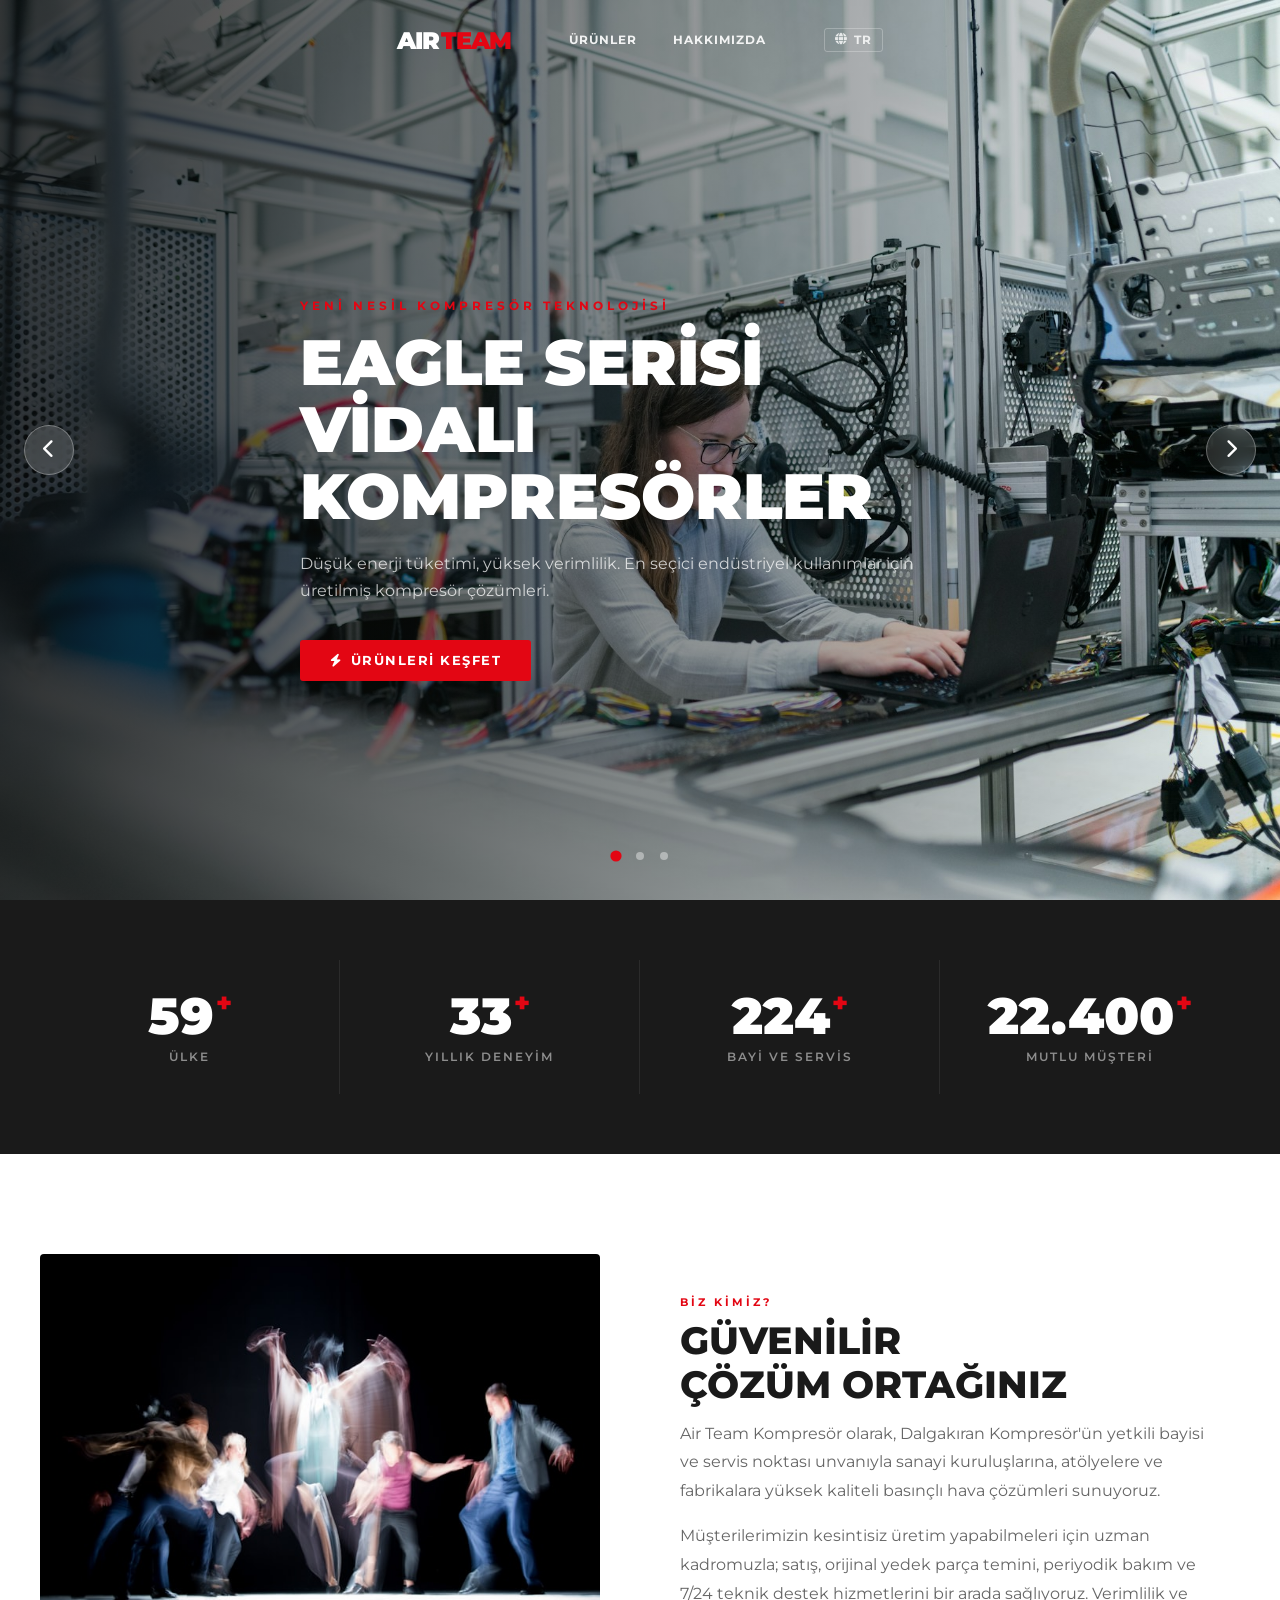
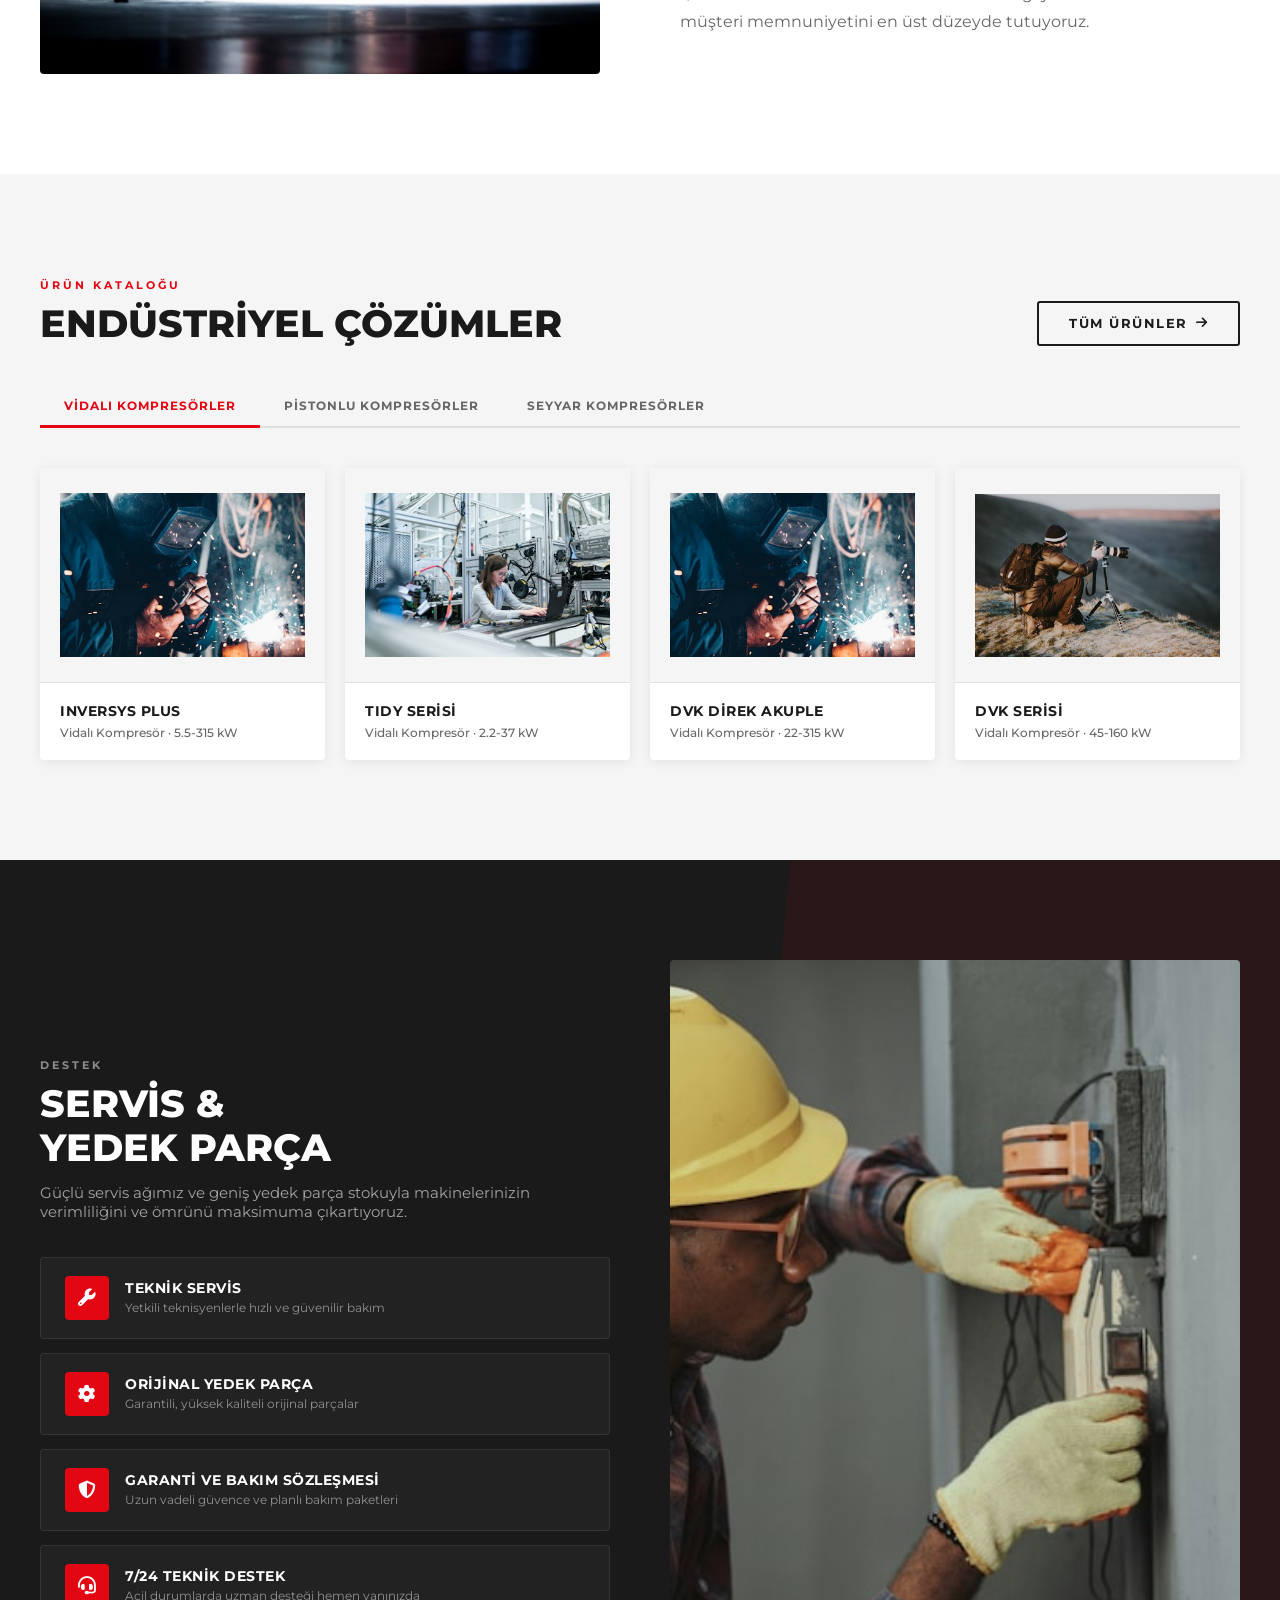
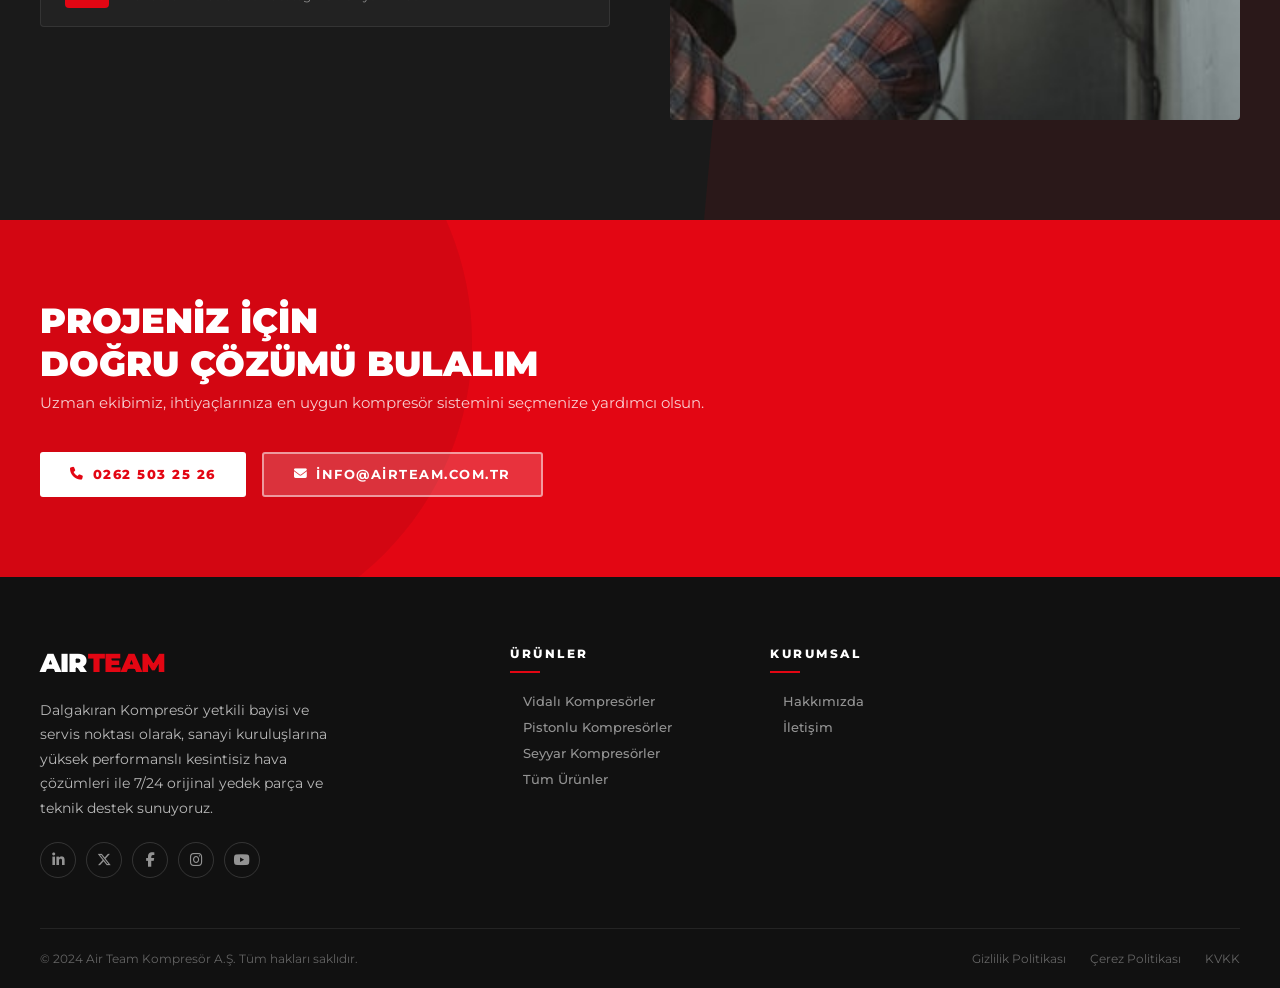
==== index.html @ 76e5d1e4 "Initial commit for Air Team website" ====
<!DOCTYPE html>
<html lang="tr">

<head>
  <meta charset="UTF-8">
  <meta name="viewport" content="width=device-width, initial-scale=1.0">
  <meta name="description"
    content="Air Team Kompresör - Gebze ve Kocaeli bölgesinde uzman kompresör bayisi ve servis hizmetleri.">
  <title>Air Team Kompresör</title>
  <link rel="stylesheet" href="style.css">
  <!-- Font Awesome Icons -->
  <link rel="stylesheet" href="https://cdnjs.cloudflare.com/ajax/libs/font-awesome/6.5.0/css/all.min.css">
</head>

<body>

  <!-- ==============================
       MOBILE NAV
       ============================== -->
  <div class="mobile-nav-overlay" id="mobileOverlay"></div>
  <nav class="mobile-nav" id="mobileNav">
    <button class="mobile-nav-close" id="mobileNavClose" aria-label="Menüyü kapat">
      <i class="fa-solid fa-xmark"></i>
    </button>
    <ul>
      <li><a href="urunler.html" style="text-transform: uppercase;">Ürünler</a></li>
      <li><a href="hakkimizda.html" style="text-transform: uppercase;">Hakkımızda</a></li>
    </ul>
  </nav>

  <!-- ==============================
       HEADER
       ============================== -->
  <header class="site-header" id="siteHeader">
    <div class="container">
      <div class="header-inner">
        <!-- Logo -->
        <a href="#" class="logo" aria-label="Air Team Ana Sayfa">
          <div class="logo-text">AIR<span>TEAM</span></div>
        </a>

        <!-- Navigation -->
        <nav class="main-nav" aria-label="Ana navigasyon">
          <ul>
            <li>
              <a href="urunler.html" style="text-transform: uppercase;">Ürünler</a>
              <ul class="dropdown">
                <li><a href="urunler.html?filter=vidali">Vidalı Kompresörler</a></li>
                <li><a href="urunler.html?filter=pistonlu">Pistonlu Kompresörler</a></li>
                <li><a href="urunler.html?filter=seyyar">Seyyar Kompresörler</a></li>
              </ul>
            </li>
            <li><a href="hakkimizda.html" style="text-transform: uppercase;">Hakkımızda</a></li>
          </ul>
        </nav>

        <!-- Actions -->
        <div class="header-actions">
          <!-- <a href="#" aria-label="Arama"><i class="fa-solid fa-magnifying-glass"></i></a> -->
          <div class="lang-select" aria-label="Dil seçimi">
            <i class="fa-solid fa-globe"></i>
            <span>TR</span>
          </div>
        </div>

        <!-- Hamburger -->
        <button class="hamburger" id="hamburger" aria-label="Mobil menüyü aç" aria-expanded="false">
          <span></span>
          <span></span>
          <span></span>
        </button>
      </div>
    </div>
  </header>

  <main>
    <!-- ==============================
         HERO SLIDER
         ============================== -->
    <section class="hero" aria-label="Ana slider">
      <div class="hero-slider" id="heroSlider">

        <!-- Slide 1 -->
        <div class="hero-slide active">
          <img class="hero-bg" src="src/hero-1.jpg" alt="EAGLE Serisi Vidalı Kompresör" loading="eager">
          <div class="hero-overlay"></div>
          <div class="hero-content">
            <div class="container">
              <div class="hero-text">
                <p class="hero-tag">Yeni Nesil Kompresör Teknolojisi</p>
                <h1 class="hero-title">EAGLE Serisi<br>Vidalı Kompresörler</h1>
                <p class="hero-desc">Düşük enerji tüketimi, yüksek verimlilik. En seçici endüstriyel kullanımlar için
                  üretilmiş kompresör çözümleri.</p>
                <div class="hero-actions">
                  <a href="urunler.html" class="btn btn-primary">
                    <i class="fa-solid fa-bolt"></i>
                    Ürünleri Keşfet
                  </a>
                </div>
              </div>
            </div>
          </div>
        </div>

        <!-- Slide 2 -->
        <div class="hero-slide">
          <img class="hero-bg" src="src/hero-2.jpg" alt="Endüstriyel Çözümler" loading="lazy">
          <div class="hero-overlay"></div>
          <div class="hero-content">
            <div class="container">
              <div class="hero-text">
                <p class="hero-tag">130+ Ülkede Güvenilir Çözüm Ortağı</p>
                <h1 class="hero-title">Global Ölçekte<br>Endüstriyel Güç</h1>
                <p class="hero-desc">1952'den bu yana dünya genelinde 130'dan fazla ülkede faaliyet göstererek global
                  standartlarda hizmet sunuyoruz.</p>
                <div class="hero-actions">
                  <a href="hakkimizda.html" class="btn btn-primary">
                    <i class="fa-solid fa-earth-europe"></i>
                    Hakkımızda
                  </a>
                  <a href="urunler.html" class="btn btn-outline">
                    <i class="fa-solid fa-file-pdf"></i>
                    Katalog
                  </a>
                </div>
              </div>
            </div>
          </div>
        </div>

        <!-- Slide 3 -->
        <div class="hero-slide">
          <img class="hero-bg" src="src/hero-3.jpg" alt="Servis ve Destek" loading="lazy">
          <div class="hero-overlay"></div>
          <div class="hero-content">
            <div class="container">
              <div class="hero-text">
                <p class="hero-tag">7/24 Teknik Destek</p>
                <h1 class="hero-title">Her Zaman<br>Yanınızdayız</h1>
                <p class="hero-desc">Satış sonrası teknik destek, yedek parça ve servis hizmetleriyle makinenizin
                  verimliliğini maksimumda tutuyoruz.</p>
                <div class="hero-actions">
                  <a href="#services" class="btn btn-primary">
                    <i class="fa-solid fa-headset"></i>
                    Servis Ağı
                  </a>
                  <a href="#iletisim" class="btn btn-outline">
                    <i class="fa-solid fa-phone"></i>
                    Bize Ulaşın
                  </a>
                </div>
              </div>
            </div>
          </div>
        </div>
      </div>

      <!-- Arrows -->
      <div class="slider-arrows">
        <button class="slider-arrow" id="prevSlide" aria-label="Önceki slayt">
          <i class="fa-solid fa-chevron-left"></i>
        </button>
        <button class="slider-arrow" id="nextSlide" aria-label="Sonraki slayt">
          <i class="fa-solid fa-chevron-right"></i>
        </button>
      </div>

      <!-- Dots -->
      <div class="slider-controls" role="group" aria-label="Slider navigasyon noktaları">
        <button class="slider-dot active" data-slide="0" aria-label="Slayt 1"></button>
        <button class="slider-dot" data-slide="1" aria-label="Slayt 2"></button>
        <button class="slider-dot" data-slide="2" aria-label="Slayt 3"></button>
      </div>
    </section>

    <!-- ==============================
         STATS SECTION
         ============================== -->
    <section class="stats-section" aria-label="İstatistikler">
      <div class="container">
        <div class="stats-grid">
          <div class="stat-item reveal">
            <div class="stat-number">
              <span class="count-up" data-target="130">0</span>
              <span class="stat-suffix">+</span>
            </div>
            <p class="stat-label">Ülke</p>
          </div>
          <div class="stat-item reveal">
            <div class="stat-number">
              <span class="count-up" data-target="72">0</span>
              <span class="stat-suffix">+</span>
            </div>
            <p class="stat-label">Yıllık Deneyim</p>
          </div>
          <div class="stat-item reveal">
            <div class="stat-number">
              <span class="count-up" data-target="500">0</span>
              <span class="stat-suffix">+</span>
            </div>
            <p class="stat-label">Bayi ve Servis</p>
          </div>
          <div class="stat-item reveal">
            <div class="stat-number">
              <span class="count-up" data-target="50000">0</span>
              <span class="stat-suffix">+</span>
            </div>
            <p class="stat-label">Mutlu Müşteri</p>
          </div>
        </div>
      </div>
    </section>

    <!-- ==============================
         INTRO / ABOUT SECTION
         ============================== -->
    <section class="intro-section" id="about" aria-label="Hakkımızda">
      <div class="container">
        <div class="intro-grid">
          <div class="intro-image-wrap reveal">
            <img src="src/stats-bg.jpg" alt="Dalgakıran fabrika tesisi" loading="lazy">
            <div class="intro-image-accent"></div>
          </div>
          <div class="intro-content reveal">
            <p class="section-tag">Biz Kimiz?</p>
            <h2 class="section-title">Güvenilir<br>Çözüm Ortağınız</h2>
            <p class="section-subtitle">Air Team Kompresör olarak, Dalgakıran Kompresör'ün yetkili bayisi ve servis
              noktası unvanıyla sanayi kuruluşlarına, atölyelere ve fabrikalara yüksek kaliteli basınçlı hava çözümleri
              sunuyoruz.</p>
            <p class="section-subtitle" style="margin-top:16px;">Müşterilerimizin kesintisiz üretim yapabilmeleri için
              uzman kadromuzla; satış, orijinal yedek parça temini, periyodik bakım ve 7/24 teknik destek hizmetlerini
              bir arada sağlıyoruz. Verimlilik ve müşteri memnuniyetini en üst düzeyde tutuyoruz.</p>
          </div>
        </div>
      </div>
    </section>

    <!-- ==============================
         PRODUCTS SECTION
         ============================== -->
    <section class="products-section" id="products" aria-label="Ürünler">
      <div class="container">
        <div class="products-header">
          <div>
            <p class="section-tag">Ürün Kataloğu</p>
            <h2 class="section-title">Endüstriyel Çözümler</h2>
          </div>
          <a href="urunler.html" class="btn btn-outline-dark">Tüm Ürünler <i class="fa-solid fa-arrow-right"></i></a>
        </div>

        <!-- Tabs -->
        <div class="product-tabs" role="tablist" aria-label="Ürün kategorileri">
          <button class="tab-btn active" role="tab" aria-selected="true" data-tab="vidali" id="tab-vidali">Vidalı
            Kompresörler</button>
          <button class="tab-btn" role="tab" aria-selected="false" data-tab="pistonlu" id="tab-pistonlu">Pistonlu
            Kompresörler</button>
          <button class="tab-btn" role="tab" aria-selected="false" data-tab="seyyar" id="tab-seyyar">Seyyar
            Kompresörler</button>
        </div>

        <!-- Grid -->
        <div class="product-grid" id="productGrid">

          <div class="product-card reveal" role="article">
            <div class="product-card-image">
              <img src="https://www.aircomp.com.tr/wp-content/uploads/2018/04/u1-1024x832.png"
                alt="INVERSYS PLUS Serisi" loading="lazy" onerror="this.src='src/fallback-1.jpg'">
            </div>
            <div class="product-card-body">
              <h4>INVERSYS PLUS</h4>
              <p>Vidalı Kompresör · 5.5-315 kW</p>
            </div>
            <div class="product-card-arrow" aria-hidden="true"><i class="fa-solid fa-arrow-right"></i></div>
          </div>

          <div class="product-card reveal" role="article">
            <div class="product-card-image">
              <img src="https://www.aircomp.com.tr/wp-content/uploads/2018/04/u2.png" alt="TIDY Serisi" loading="lazy"
                onerror="this.src='src/fallback-2.jpg'">
            </div>
            <div class="product-card-body">
              <h4>TIDY Serisi</h4>
              <p>Vidalı Kompresör · 2.2-37 kW</p>
            </div>
            <div class="product-card-arrow" aria-hidden="true"><i class="fa-solid fa-arrow-right"></i></div>
          </div>

          <div class="product-card reveal" role="article">
            <div class="product-card-image">
              <img src="https://www.aircomp.com.tr/wp-content/uploads/2018/04/u3.png" alt="DVK Direk Akuple Serisi"
                loading="lazy" onerror="this.src='src/fallback-1.jpg'">
            </div>
            <div class="product-card-body">
              <h4>DVK Direk Akuple</h4>
              <p>Vidalı Kompresör · 22-315 kW</p>
            </div>
            <div class="product-card-arrow" aria-hidden="true"><i class="fa-solid fa-arrow-right"></i></div>
          </div>

          <div class="product-card reveal" role="article">
            <div class="product-card-image">
              <img src="https://www.aircomp.com.tr/wp-content/uploads/2018/04/u4-1024x886.png" alt="DVK Serisi"
                loading="lazy" onerror="this.src='src/fallback-3.jpg'">
            </div>
            <div class="product-card-body">
              <h4>DVK Serisi</h4>
              <p>Vidalı Kompresör · 45-160 kW</p>
            </div>
            <div class="product-card-arrow" aria-hidden="true"><i class="fa-solid fa-arrow-right"></i></div>
          </div>

        </div>
      </div>
    </section>

    <!-- ==============================
         SERVICES SECTION
         ============================== -->
    <section class="services-section" id="services" aria-label="Servis ve Yedek Parça">
      <div class="container">
        <div class="services-grid">
          <div class="services-content reveal">
            <p class="section-tag" style="color: rgba(255,255,255,0.5)">Destek</p>
            <h2 class="section-title">Servis &<br>Yedek Parça</h2>
            <p class="section-subtitle">Güçlü servis ağımız ve geniş yedek parça stokuyla makinelerinizin verimliliğini
              ve ömrünü maksimuma çıkartıyoruz.</p>

            <div class="services-list">
              <div class="service-item reveal">
                <div class="service-icon"><i class="fa-solid fa-wrench"></i></div>
                <div>
                  <h4>Teknik Servis</h4>
                  <p>Yetkili teknisyenlerle hızlı ve güvenilir bakım</p>
                </div>
              </div>
              <div class="service-item reveal">
                <div class="service-icon"><i class="fa-solid fa-gear"></i></div>
                <div>
                  <h4>Orijinal Yedek Parça</h4>
                  <p>Garantili, yüksek kaliteli orijinal parçalar</p>
                </div>
              </div>
              <div class="service-item reveal">
                <div class="service-icon"><i class="fa-solid fa-shield-halved"></i></div>
                <div>
                  <h4>Garanti ve Bakım Sözleşmesi</h4>
                  <p>Uzun vadeli güvence ve planlı bakım paketleri</p>
                </div>
              </div>
              <div class="service-item reveal">
                <div class="service-icon"><i class="fa-solid fa-headset"></i></div>
                <div>
                  <h4>7/24 Teknik Destek</h4>
                  <p>Acil durumlarda uzman desteği hemen yanınızda</p>
                </div>
              </div>
            </div>
          </div>

          <div class="service-image-wrap reveal">
            <img src="src/service-tech.jpg" alt="Servis teknisyeni çalışıyor" loading="lazy">
          </div>
        </div>
      </div>
    </section>

    <!-- ==============================
         NEWS SECTION
         ============================== -->
    <!-- <section class="news-section" id="news" aria-label="Haberler ve Blog">
      <div class="container">
        <div class="news-header">
          <div>
            <p class="section-tag">Güncel</p>
            <h2 class="section-title reveal">Haberler & Blog</h2>
          </div>
          <a href="#" class="btn btn-outline-dark reveal">Tüm Haberler <i class="fa-solid fa-arrow-right"></i></a>
        </div>

        <div class="news-grid">
          <div class="news-card featured reveal">
            <div class="news-card-image">
              <img src="src/news-1.jpg"
                alt="Hannover Messe 2024" loading="lazy">
            </div>
            <div class="news-card-body">
              <p class="news-card-tag">Fuar & Etkinlikler</p>
              <h3>Dalgakıran, Hannover Messe 2024'te En Yeni Kompresör Çözümlerini Tanıttı</h3>
              <p class="news-card-date"><i class="fa-regular fa-calendar"></i> 22 Nisan 2024</p>
            </div>
          </div>

          <div class="news-card reveal">
            <div class="news-card-image">
              <img src="src/news-2.jpg"
                alt="Enerji verimliliği" loading="lazy">
            </div>
            <div class="news-card-body">
              <p class="news-card-tag">Teknoloji</p>
              <h3>Değişken Hızlı Kompresörler ile %35'e Kadar Enerji Tasarrufu</h3>
              <p class="news-card-date"><i class="fa-regular fa-calendar"></i> 10 Mart 2024</p>
            </div>
          </div>

          <div class="news-card reveal">
            <div class="news-card-image">
              <img src="src/news-3.jpg"
                alt="Medikal sektör çözümleri" loading="lazy">
            </div>
            <div class="news-card-body">
              <p class="news-card-tag">Sektör Çözümleri</p>
              <h3>Hastane ve Medikal Alanlarda Güvenilir Basınçlı Hava Sistemleri</h3>
              <p class="news-card-date"><i class="fa-regular fa-calendar"></i> 15 Şubat 2024</p>
            </div>
          </div>
        </div>
      </div>
    </section> -->

    <!-- ==============================
         CTA SECTION
         ============================== -->
    <section id="iletisim" class="cta-section" aria-label="İletişime geç">
      <div class="container">
        <div class="cta-inner">
          <div class="cta-text reveal">
            <h2>Projeniz İçin<br>Doğru Çözümü Bulalım</h2>
            <p>Uzman ekibimiz, ihtiyaçlarınıza en uygun kompresör sistemini seçmenize yardımcı olsun.</p>
          </div>
          <div style="display:flex; gap:16px; flex-wrap: wrap;" class="reveal">
            <a href="tel:02625032526" class="btn"
              style="background:var(--white); color: var(--primary); font-weight:800;">
              <i class="fa-solid fa-phone"></i>
              0262 503 25 26
            </a>
            <a href="mailto:info@airteam.com.tr" class="btn"
              style="background: rgba(255,255,255,0.18); color: var(--white); border: 2px solid rgba(255,255,255,0.5);">
              <i class="fa-solid fa-envelope"></i>
              info@airteam.com.tr
            </a>
          </div>
        </div>
      </div>
    </section>
  </main>

  <!-- ==============================
       FOOTER
       ============================== -->
  <footer class="site-footer" aria-label="Alt bilgi">
    <div class="container">
      <div class="footer-grid">
        <div class="footer-brand">
          <div class="logo-text">AIR<span>TEAM</span></div>
          <p>Dalgakıran Kompresör yetkili bayisi ve servis noktası olarak, sanayi kuruluşlarına yüksek performanslı
            kesintisiz hava çözümleri ile 7/24 orijinal yedek parça ve teknik destek sunuyoruz.</p>
          <div class="social-links" aria-label="Sosyal medya bağlantıları">
            <a href="#" class="social-link" aria-label="LinkedIn"><i class="fa-brands fa-linkedin-in"></i></a>
            <a href="#" class="social-link" aria-label="X (Twitter)"><i class="fa-brands fa-x-twitter"></i></a>
            <a href="#" class="social-link" aria-label="Facebook"><i class="fa-brands fa-facebook-f"></i></a>
            <a href="#" class="social-link" aria-label="Instagram"><i class="fa-brands fa-instagram"></i></a>
            <a href="#" class="social-link" aria-label="YouTube"><i class="fa-brands fa-youtube"></i></a>
          </div>
        </div>

        <div class="footer-col">
          <h5>Ürünler</h5>
          <ul>
            <li><a href="urunler.html?filter=vidali">Vidalı Kompresörler</a></li>
            <li><a href="urunler.html?filter=pistonlu">Pistonlu Kompresörler</a></li>
            <li><a href="urunler.html?filter=seyyar">Seyyar Kompresörler</a></li>
            <li><a href="urunler.html">Tüm Ürünler</a></li>
          </ul>
        </div>

        <div class="footer-col">
          <h5>Kurumsal</h5>
          <ul>
            <li><a href="hakkimizda.html">Hakkımızda</a></li>
            <li><a href="#iletisim">İletişim</a></li>
          </ul>
        </div>
      </div>

      <!-- Footer Bottom -->
      <div class="footer-bottom">
        <p>&copy; 2024 Air Team Kompresör A.Ş. Tüm hakları saklıdır.</p>
        <div class="footer-bottom-links">
          <a href="#">Gizlilik Politikası</a>
          <a href="#">Çerez Politikası</a>
          <a href="#">KVKK</a>
        </div>
      </div>
    </div>
  </footer>

  <!-- Back to top button -->
  <button class="back-to-top" id="backToTop" aria-label="Sayfanın başına git">
    <i class="fa-solid fa-arrow-up"></i>
  </button>

  <script src="script.js"></script>
</body>

</html>
---- style.css ----
/* ========================================
   DALGA KIRAN - Design System
   ======================================== */

@import url('https://fonts.googleapis.com/css2?family=Montserrat:wght@300;400;500;600;700;800;900&display=swap');

/* --- CSS Variables --- */
:root {
  --primary: #E30613;
  --primary-dark: #b80410;
  --dark: #1a1a1a;
  --dark-2: #222;
  --gray: #666;
  --light-gray: #f5f5f5;
  --border: #e0e0e0;
  --white: #ffffff;
  --transition: 0.35s cubic-bezier(0.4, 0, 0.2, 1);
  --shadow-sm: 0 2px 12px rgba(0, 0, 0, 0.08);
  --shadow-md: 0 6px 30px rgba(0, 0, 0, 0.14);
  --shadow-lg: 0 16px 60px rgba(0, 0, 0, 0.18);
  --header-height: 80px;
  --font-main: 'Montserrat', sans-serif;
}

/* --- Reset & Base --- */
*, *::before, *::after { box-sizing: border-box; margin: 0; padding: 0; }
html { scroll-behavior: smooth; font-size: 16px; }
body { font-family: var(--font-main); color: var(--dark); background: var(--white); overflow-x: hidden; }
a { text-decoration: none; color: inherit; }
ul { list-style: none; }
img { max-width: 100%; display: block; }
button { font-family: var(--font-main); cursor: pointer; border: none; background: none; }

/* --- Typography --- */
h1, h2, h3, h4, h5, h6 { font-weight: 700; line-height: 1.2; }
.section-tag {
  display: inline-block;
  font-size: 0.7rem;
  font-weight: 700;
  letter-spacing: 3px;
  text-transform: uppercase;
  color: var(--primary);
  margin-bottom: 10px;
}
.section-title {
  font-size: clamp(1.6rem, 3vw, 2.4rem);
  font-weight: 800;
  text-transform: uppercase;
  color: var(--dark);
  line-height: 1.15;
}
.section-subtitle {
  margin-top: 12px;
  color: var(--gray);
  font-size: 0.95rem;
  font-weight: 400;
  max-width: 540px;
}

/* --- Utilities --- */
.container { max-width: 1280px; margin: 0 auto; padding: 0 40px; }
.btn {
  display: inline-flex;
  align-items: center;
  gap: 8px;
  padding: 13px 30px;
  font-size: 0.8rem;
  font-weight: 700;
  letter-spacing: 1.5px;
  text-transform: uppercase;
  border-radius: 3px;
  transition: all var(--transition);
  cursor: pointer;
}
.btn-primary {
  background: var(--primary);
  color: var(--white);
}
.btn-primary:hover {
  background: var(--primary-dark);
  transform: translateY(-2px);
  box-shadow: 0 8px 24px rgba(227,6,19,0.30);
}
.btn-outline {
  background: transparent;
  color: var(--white);
  border: 2px solid rgba(255,255,255,0.7);
}
.btn-outline:hover {
  background: rgba(255,255,255,0.15);
  border-color: var(--white);
  transform: translateY(-2px);
}
.btn-outline-dark {
  background: transparent;
  color: var(--dark);
  border: 2px solid var(--dark);
}
.btn-outline-dark:hover {
  background: var(--dark);
  color: var(--white);
  transform: translateY(-2px);
}

/* --- Reveal Animation --- */
.reveal {
  opacity: 0;
  transform: translateY(40px);
  transition: opacity 0.7s ease, transform 0.7s ease;
}
.reveal.revealed {
  opacity: 1;
  transform: translateY(0);
}


/* ========================================
   HEADER
   ======================================== */
.site-header {
  position: fixed;
  top: 0; left: 0; right: 0;
  z-index: 1000;
  height: var(--header-height);
  display: flex;
  align-items: center;
  transition: all 0.4s ease;
}
.site-header::before {
  content: '';
  position: absolute;
  inset: 0;
  background: transparent;
  transition: all 0.4s ease;
  z-index: -1;
}
.site-header.scrolled::before {
  background: rgba(15, 15, 15, 0.92);
  backdrop-filter: blur(20px);
  -webkit-backdrop-filter: blur(20px);
  box-shadow: 0 2px 30px rgba(0,0,0,0.3);
}

.header-inner {
  display: flex;
  align-items: center;
  gap: 40px;
  width: 100%;
}
.logo {
  flex-shrink: 0;
  display: flex;
  align-items: center;
}
.logo-text {
  font-size: 1.5rem;
  font-weight: 900;
  color: var(--white);
  letter-spacing: -1px;
  display: flex;
  align-items: center;
  gap: 2px;
}
.logo-text span { color: var(--primary); }

.main-nav { flex: 1; }
.main-nav ul { display: flex; align-items: center; gap: 0; }
.main-nav > ul > li { position: relative; }
.main-nav > ul > li > a {
  display: block;
  padding: 28px 18px;
  font-size: 0.73rem;
  font-weight: 700;
  letter-spacing: 1px;
  text-transform: uppercase;
  color: rgba(255,255,255,0.9);
  transition: color var(--transition);
  position: relative;
}
.main-nav > ul > li > a::after {
  content: '';
  position: absolute;
  bottom: 20px; left: 18px; right: 18px;
  height: 2px;
  background: var(--primary);
  transform: scaleX(0);
  transition: transform var(--transition);
  transform-origin: left;
}
.main-nav > ul > li:hover > a::after { transform: scaleX(1); }
.main-nav > ul > li:hover > a { color: var(--white); }

/* Dropdown */
.dropdown {
  position: absolute;
  top: calc(100% - 4px);
  left: 0;
  min-width: 220px;
  background: var(--white);
  box-shadow: var(--shadow-lg);
  opacity: 0;
  visibility: hidden;
  transform: translateY(10px);
  transition: all var(--transition);
  border-top: 3px solid var(--primary);
  z-index: 100;
}
.main-nav > ul > li:hover .dropdown {
  opacity: 1;
  visibility: visible;
  transform: translateY(0);
}
.dropdown li a {
  display: block;
  padding: 12px 20px;
  font-size: 0.8rem;
  font-weight: 600;
  color: var(--dark);
  transition: all var(--transition);
  border-bottom: 1px solid var(--border);
}
.dropdown li:last-child a { border-bottom: none; }
.dropdown li a:hover {
  background: var(--light-gray);
  color: var(--primary);
  padding-left: 26px;
}

/* Header actions */
.header-actions {
  display: flex;
  align-items: center;
  gap: 16px;
  margin-left: auto;
}
.header-actions a {
  color: rgba(255,255,255,0.8);
  font-size: 0.73rem;
  font-weight: 700;
  letter-spacing: 1px;
  text-transform: uppercase;
  transition: color var(--transition);
}
.header-actions a:hover { color: var(--white); }
.lang-select {
  display: flex;
  align-items: center;
  gap: 6px;
  color: rgba(255,255,255,0.8);
  font-size: 0.73rem;
  font-weight: 700;
  letter-spacing: 1px;
  cursor: pointer;
  transition: color var(--transition);
  padding: 4px 10px;
  border: 1px solid rgba(255,255,255,0.25);
  border-radius: 3px;
}
.lang-select:hover { color: var(--white); border-color: rgba(255,255,255,0.6); }

/* Mobile hamburger */
.hamburger {
  display: none;
  flex-direction: column;
  gap: 5px;
  cursor: pointer;
  padding: 5px;
}
.hamburger span {
  display: block;
  width: 26px; height: 2px;
  background: var(--white);
  transition: all var(--transition);
}

/* ========================================
   HERO SECTION
   ======================================== */
.hero {
  position: relative;
  width: 100%;
  height: 100vh;
  min-height: 600px;
  overflow: hidden;
}
.hero-slider {
  width: 100%; height: 100%;
  position: relative;
}
.hero-slide {
  position: absolute;
  inset: 0;
  opacity: 0;
  pointer-events: none; /* Görünmeyen slide'lara tıklanamaması için */
  transition: opacity 1.2s ease;
}
.hero-slide.active {
  opacity: 1;
  pointer-events: auto; /* Sadece aktif olan slide'a tıklanabilmesi için */
}
.hero-bg {
  width: 100%; height: 100%;
  object-fit: cover;
  transform: scale(1.05);
  transition: transform 7s ease;
}
.hero-slide.active .hero-bg { transform: scale(1); }

.hero-overlay {
  position: absolute;
  inset: 0;
  background: linear-gradient(to right, rgba(10,10,10,0.80) 0%, rgba(10,10,10,0.30) 70%, transparent 100%);
}
.hero-content {
  position: absolute;
  inset: 0;
  display: flex;
  align-items: center;
  padding-top: var(--header-height);
}
.hero-text {
  max-width: 680px;
}
.hero-tag {
  font-size: 0.72rem;
  font-weight: 700;
  letter-spacing: 4px;
  text-transform: uppercase;
  color: var(--primary);
  margin-bottom: 16px;
  opacity: 0;
  transform: translateX(-30px);
  transition: all 0.8s 0.2s ease;
}
.hero-slide.active .hero-tag { opacity: 1; transform: translateX(0); }
.hero-title {
  font-size: clamp(2.2rem, 5vw, 4.2rem);
  font-weight: 900;
  color: var(--white);
  text-transform: uppercase;
  line-height: 1.05;
  margin-bottom: 20px;
  opacity: 0;
  transform: translateX(-30px);
  transition: all 0.8s 0.4s ease;
}
.hero-slide.active .hero-title { opacity: 1; transform: translateX(0); }
.hero-desc {
  font-size: 1rem;
  color: rgba(255,255,255,0.75);
  margin-bottom: 36px;
  font-weight: 400;
  line-height: 1.7;
  opacity: 0;
  transform: translateX(-30px);
  transition: all 0.8s 0.6s ease;
}
.hero-slide.active .hero-desc { opacity: 1; transform: translateX(0); }
.hero-actions {
  display: flex;
  gap: 16px;
  flex-wrap: wrap;
  opacity: 0;
  transform: translateX(-30px);
  transition: all 0.8s 0.8s ease;
}
.hero-slide.active .hero-actions { opacity: 1; transform: translateX(0); }

/* Slider controls */
.slider-controls {
  position: absolute;
  bottom: 40px;
  left: 50%;
  transform: translateX(-50%);
  display: flex;
  align-items: center;
  gap: 16px;
  z-index: 10;
}
.slider-dot {
  width: 8px; height: 8px;
  border-radius: 50%;
  background: rgba(255,255,255,0.4);
  cursor: pointer;
  transition: all var(--transition);
  border: none;
}
.slider-dot.active {
  background: var(--primary);
  transform: scale(1.4);
}
.slider-arrows {
  position: absolute;
  bottom: 50%;
  transform: translateY(50%);
  width: 100%;
  display: flex;
  justify-content: space-between;
  padding: 0 24px;
  z-index: 10;
  pointer-events: none;
}
.slider-arrow {
  width: 50px; height: 50px;
  background: rgba(255,255,255,0.15);
  border: 1px solid rgba(255,255,255,0.3);
  backdrop-filter: blur(8px);
  border-radius: 50%;
  color: var(--white);
  font-size: 1.2rem;
  display: flex; align-items: center; justify-content: center;
  cursor: pointer;
  transition: all var(--transition);
  pointer-events: all;
}
.slider-arrow:hover { background: var(--primary); border-color: var(--primary); }

/* ========================================
   STATS SECTION
   ======================================== */
.stats-section {
  background: var(--dark);
  padding: 60px 0;
}
.stats-grid {
  display: grid;
  grid-template-columns: repeat(4, 1fr);
  gap: 0;
}
.stat-item {
  text-align: center;
  padding: 30px 24px;
  border-right: 1px solid rgba(255,255,255,0.08);
  position: relative;
}
.stat-item:last-child { border-right: none; }
.stat-number {
  font-size: clamp(2.5rem, 4vw, 4rem);
  font-weight: 900;
  color: var(--white);
  line-height: 1;
  display: flex;
  align-items: flex-start;
  justify-content: center;
  gap: 2px;
}
.stat-suffix {
  font-size: clamp(1.2rem, 2vw, 2rem);
  color: var(--primary);
  font-weight: 900;
}
.stat-label {
  font-size: 0.78rem;
  color: rgba(255,255,255,0.5);
  letter-spacing: 2px;
  text-transform: uppercase;
  font-weight: 600;
  margin-top: 8px;
}

/* ========================================
   INTRO SECTION
   ======================================== */
.intro-section {
  padding: 100px 0;
  background: var(--white);
}
.intro-grid {
  display: grid;
  grid-template-columns: 1fr 1fr;
  gap: 80px;
  align-items: center;
}
.intro-image-wrap {
  position: relative;
  aspect-ratio: 4/3;
  overflow: hidden;
  border-radius: 4px;
}
.intro-image-wrap img {
  width: 100%; height: 100%;
  object-fit: cover;
  transition: transform 0.6s ease;
}
.intro-image-wrap:hover img { transform: scale(1.04); }
.intro-image-accent {
  position: absolute;
  bottom: -20px; right: -20px;
  width: 180px; height: 180px;
  border: 3px solid var(--primary);
  border-radius: 4px;
  z-index: -1;
}
.intro-content { padding: 20px 0; }
.intro-content .section-subtitle { font-size: 1rem; line-height: 1.8; }

/* ========================================
   PRODUCTS SECTION
   ======================================== */
.products-section {
  padding: 100px 0;
  background: var(--light-gray);
}
.products-header {
  display: flex;
  justify-content: space-between;
  align-items: flex-end;
  margin-bottom: 40px;
  flex-wrap: wrap;
  gap: 20px;
}
.product-tabs {
  display: flex;
  gap: 0;
  border-bottom: 2px solid var(--border);
  margin-bottom: 40px;
}
.tab-btn {
  padding: 12px 24px;
  font-size: 0.78rem;
  font-weight: 700;
  letter-spacing: 1px;
  text-transform: uppercase;
  color: var(--gray);
  cursor: pointer;
  border-bottom: 3px solid transparent;
  margin-bottom: -2px;
  transition: all var(--transition);
  background: none;
  border-left: none; border-right: none; border-top: none;
}
.tab-btn.active, .tab-btn:hover { color: var(--primary); border-bottom-color: var(--primary); }

.product-grid {
  display: grid;
  grid-template-columns: repeat(4, 1fr);
  gap: 20px;
}
.product-card {
  background: var(--white);
  border-radius: 4px;
  overflow: hidden;
  box-shadow: var(--shadow-sm);
  transition: all var(--transition);
  cursor: pointer;
  position: relative;
}
.product-card:hover {
  transform: translateY(-8px);
  box-shadow: var(--shadow-md);
}
.product-card-image {
  aspect-ratio: 4/3;
  overflow: hidden;
  background: var(--light-gray);
  display: flex;
  align-items: center;
  justify-content: center;
}
.product-card-image img {
  width: 100%; height: 100%;
  object-fit: contain;
  padding: 20px;
  transition: transform 0.5s ease;
}
.product-card:hover .product-card-image img { transform: scale(1.08); }
.product-card-body {
  padding: 20px;
  border-top: 1px solid var(--border);
}
.product-card-body h4 {
  font-size: 0.9rem;
  font-weight: 700;
  text-transform: uppercase;
  letter-spacing: 0.5px;
  color: var(--dark);
  transition: color var(--transition);
}
.product-card:hover .product-card-body h4 { color: var(--primary); }
.product-card-body p {
  font-size: 0.78rem;
  color: var(--gray);
  margin-top: 5px;
  font-weight: 500;
}
.product-card-arrow {
  position: absolute;
  bottom: 20px; right: 20px;
  width: 34px; height: 34px;
  background: var(--primary);
  border-radius: 50%;
  display: flex; align-items: center; justify-content: center;
  color: var(--white);
  font-size: 0.85rem;
  opacity: 0;
  transform: scale(0.7);
  transition: all var(--transition);
}
.product-card:hover .product-card-arrow { opacity: 1; transform: scale(1); }

/* ========================================
   SERVICES SECTION
   ======================================== */
.services-section {
  padding: 100px 0;
  background: var(--dark);
  position: relative;
  overflow: hidden;
}
.services-section::before {
  content: '';
  position: absolute;
  top: 0; right: 0;
  width: 45%;
  height: 100%;
  background: var(--primary);
  clip-path: polygon(15% 0, 100% 0, 100% 100%, 0% 100%);
  opacity: 0.08;
}
.services-grid {
  display: grid;
  grid-template-columns: 1fr 1fr;
  gap: 60px;
  align-items: center;
}
.services-content .section-title { color: var(--white); }
.services-content .section-subtitle { color: rgba(255,255,255,0.6); }
.services-list { margin-top: 36px; display: flex; flex-direction: column; gap: 14px; }
.service-item {
  display: flex;
  align-items: center;
  gap: 16px;
  padding: 18px 24px;
  background: rgba(255,255,255,0.04);
  border: 1px solid rgba(255,255,255,0.08);
  border-radius: 4px;
  transition: all var(--transition);
  cursor: pointer;
}
.service-item:hover {
  background: rgba(227,6,19,0.15);
  border-color: var(--primary);
  transform: translateX(6px);
}
.service-icon {
  flex-shrink: 0;
  width: 44px; height: 44px;
  background: var(--primary);
  border-radius: 4px;
  display: flex; align-items: center; justify-content: center;
  font-size: 1.1rem;
  color: var(--white);
}
.service-item h4 {
  font-size: 0.85rem;
  font-weight: 700;
  color: var(--white);
  text-transform: uppercase;
  letter-spacing: 0.5px;
}
.service-item p {
  font-size: 0.76rem;
  color: rgba(255,255,255,0.5);
  margin-top: 3px;
  font-weight: 400;
}
.service-image-wrap {
  position: relative;
  border-radius: 4px;
  overflow: hidden;
  aspect-ratio: 3/4;
}
.service-image-wrap img { width: 100%; height: 100%; object-fit: cover; }

/* ========================================
   NEWS SECTION
   ======================================== */
.news-section {
  padding: 100px 0;
  background: var(--white);
}
.news-header {
  display: flex;
  justify-content: space-between;
  align-items: flex-end;
  margin-bottom: 50px;
  flex-wrap: wrap;
  gap: 20px;
}
.news-grid {
  display: grid;
  grid-template-columns: 2fr 1fr 1fr;
  gap: 24px;
}
.news-card {
  position: relative;
  border-radius: 4px;
  overflow: hidden;
  cursor: pointer;
  box-shadow: var(--shadow-sm);
  transition: all var(--transition);
}
.news-card:hover { transform: translateY(-5px); box-shadow: var(--shadow-md); }
.news-card-image {
  aspect-ratio: 16/9;
  overflow: hidden;
}
.news-card.featured .news-card-image {
  aspect-ratio: 16/10;
}
.news-card-image img {
  width: 100%; height: 100%;
  object-fit: cover;
  transition: transform 0.6s ease;
}
.news-card:hover .news-card-image img { transform: scale(1.06); }
.news-card-body {
  padding: 24px;
  background: var(--white);
}
.news-card-tag {
  font-size: 0.68rem;
  font-weight: 700;
  letter-spacing: 2px;
  text-transform: uppercase;
  color: var(--primary);
  margin-bottom: 8px;
}
.news-card-body h3 {
  font-size: 1rem;
  font-weight: 700;
  line-height: 1.4;
  color: var(--dark);
  margin-bottom: 8px;
  transition: color var(--transition);
}
.news-card:hover .news-card-body h3 { color: var(--primary); }
.news-card.featured .news-card-body h3 { font-size: 1.3rem; }
.news-card-date {
  font-size: 0.73rem;
  color: var(--gray);
  font-weight: 500;
}

/* ========================================
   CTA BANNER
   ======================================== */
.cta-section {
  padding: 80px 0;
  background: var(--primary);
  position: relative;
  overflow: hidden;
}
.cta-section::before {
  content: '';
  position: absolute;
  top: -50%; left: -10%;
  width: 600px; height: 600px;
  border-radius: 50%;
  background: rgba(0,0,0,0.07);
}
.cta-inner {
  display: flex;
  align-items: center;
  justify-content: space-between;
  gap: 40px;
  flex-wrap: wrap;
  position: relative;
}
.cta-text h2 {
  font-size: clamp(1.5rem, 3vw, 2.2rem);
  font-weight: 900;
  color: var(--white);
  text-transform: uppercase;
}
.cta-text p {
  color: rgba(255,255,255,0.8);
  margin-top: 8px;
  font-size: 0.95rem;
}


/* ========================================
   FOOTER
   ======================================== */
.site-footer {
  background: #111;
  color: rgba(255,255,255,0.7);
  padding-top: 70px;
}
.footer-grid {
  display: grid;
  grid-template-columns: 2fr 1fr 1fr 1fr;
  gap: 50px;
  padding-bottom: 50px;
  border-bottom: 1px solid rgba(255,255,255,0.08);
}
.footer-brand .logo-text { font-size: 1.6rem; margin-bottom: 20px; }
.footer-brand p { font-size: 0.85rem; line-height: 1.8; max-width: 300px; }
.footer-col h5 {
  font-size: 0.75rem;
  font-weight: 800;
  letter-spacing: 2.5px;
  text-transform: uppercase;
  color: var(--white);
  margin-bottom: 20px;
  position: relative;
  padding-bottom: 12px;
}
.footer-col h5::after {
  content: '';
  position: absolute;
  bottom: 0; left: 0;
  width: 30px; height: 2px;
  background: var(--primary);
}
.footer-col ul { display: flex; flex-direction: column; gap: 10px; }
.footer-col ul li a {
  font-size: 0.83rem;
  color: rgba(255,255,255,0.55);
  transition: all var(--transition);
  font-weight: 500;
  display: flex;
  align-items: center;
  gap: 8px;
}
.footer-col ul li a::before {
  content: '';
  display: inline-block;
  width: 5px; height: 5px;
  background: var(--primary);
  border-radius: 50%;
  flex-shrink: 0;
  opacity: 0;
  transition: opacity var(--transition);
}
.footer-col ul li a:hover { color: var(--white); padding-left: 5px; }
.footer-col ul li a:hover::before { opacity: 1; }

.newsletter-form {
  display: flex;
  margin-top: 20px;
}
.newsletter-form input {
  flex: 1;
  padding: 12px 16px;
  background: rgba(255,255,255,0.06);
  border: 1px solid rgba(255,255,255,0.12);
  border-right: none;
  border-radius: 3px 0 0 3px;
  color: var(--white);
  font-size: 0.82rem;
  font-family: var(--font-main);
  outline: none;
  transition: border-color var(--transition);
}
.newsletter-form input::placeholder { color: rgba(255,255,255,0.35); }
.newsletter-form input:focus { border-color: var(--primary); }
.newsletter-form button {
  padding: 12px 20px;
  background: var(--primary);
  color: var(--white);
  border-radius: 0 3px 3px 0;
  font-size: 0.8rem;
  font-weight: 700;
  cursor: pointer;
  transition: background var(--transition);
  border: none;
  font-family: var(--font-main);
}
.newsletter-form button:hover { background: var(--primary-dark); }

.social-links {
  display: flex;
  gap: 10px;
  margin-top: 22px;
}
.social-link {
  width: 36px; height: 36px;
  border-radius: 50%;
  border: 1px solid rgba(255,255,255,0.15);
  display: flex; align-items: center; justify-content: center;
  transition: all var(--transition);
  color: rgba(255,255,255,0.55);
  font-size: 0.9rem;
  text-decoration: none;
}
.social-link:hover { background: var(--primary); border-color: var(--primary); color: var(--white); }

.footer-bottom {
  padding: 22px 0;
  display: flex;
  align-items: center;
  justify-content: space-between;
  flex-wrap: wrap;
  gap: 12px;
}
.footer-bottom p {
  font-size: 0.78rem;
  color: rgba(255,255,255,0.35);
}
.footer-bottom-links {
  display: flex;
  gap: 24px;
}
.footer-bottom-links a {
  font-size: 0.78rem;
  color: rgba(255,255,255,0.35);
  transition: color var(--transition);
}
.footer-bottom-links a:hover { color: var(--white); }


/* ========================================
   MOBILE NAV
   ======================================== */
.mobile-nav {
  position: fixed;
  top: 0; right: -100%;
  width: 85%;
  max-width: 360px;
  height: 100%;
  background: var(--dark);
  z-index: 2000;
  padding: 80px 30px 40px;
  transition: right 0.4s ease;
  overflow-y: auto;
  box-shadow: -10px 0 60px rgba(0,0,0,0.5);
}
.mobile-nav.open { right: 0; }
.mobile-nav-overlay {
  position: fixed;
  inset: 0;
  background: rgba(0,0,0,0.7);
  z-index: 1999;
  opacity: 0;
  visibility: hidden;
  transition: all var(--transition);
}
.mobile-nav-overlay.open { opacity: 1; visibility: visible; }
.mobile-nav ul { display: flex; flex-direction: column; gap: 0; }
.mobile-nav ul li a {
  display: block;
  padding: 14px 0;
  font-size: 0.9rem;
  font-weight: 700;
  color: rgba(255,255,255,0.8);
  text-transform: uppercase;
  letter-spacing: 1px;
  border-bottom: 1px solid rgba(255,255,255,0.06);
  transition: color var(--transition);
}
.mobile-nav ul li a:hover { color: var(--primary); }
.mobile-nav-close {
  position: absolute;
  top: 26px; right: 26px;
  background: none;
  border: 1px solid rgba(255,255,255,0.2);
  color: rgba(255,255,255,0.7);
  width: 36px; height: 36px;
  border-radius: 50%;
  font-size: 1rem;
  cursor: pointer;
  display: flex; align-items: center; justify-content: center;
  transition: all var(--transition);
}
.mobile-nav-close:hover { background: var(--primary); border-color: var(--primary); color: var(--white); }


/* ========================================
   BACK TO TOP
   ======================================== */
.back-to-top {
  position: fixed;
  bottom: 30px; right: 30px;
  width: 46px; height: 46px;
  background: var(--primary);
  color: var(--white);
  border-radius: 4px;
  display: flex; align-items: center; justify-content: center;
  font-size: 1rem;
  cursor: pointer;
  opacity: 0;
  visibility: hidden;
  transform: translateY(10px);
  transition: all var(--transition);
  z-index: 500;
  border: none;
}
.back-to-top.visible { opacity: 1; visibility: visible; transform: translateY(0); }
.back-to-top:hover { background: var(--primary-dark); transform: translateY(-3px); }


/* ========================================
   RESPONSIVE
   ======================================== */
@media (max-width: 1100px) {
  .product-grid { grid-template-columns: repeat(2, 1fr); }
  .news-grid { grid-template-columns: 1fr 1fr; }
  .news-card.featured { grid-column: span 2; }
  .footer-grid { grid-template-columns: 1fr 1fr; }
}

@media (max-width: 900px) {
  .main-nav, .header-actions { display: none; }
  .hamburger { display: flex; margin-left: auto; }
  .stats-grid { grid-template-columns: repeat(2, 1fr); }
  .intro-grid { grid-template-columns: 1fr; gap: 40px; }
  .intro-image-wrap { max-width: 500px; }
  .services-grid { grid-template-columns: 1fr; }
  .service-image-wrap { display: none; }
}

@media (max-width: 600px) {
  .container { padding: 0 20px; }
  .hero-title { font-size: 2rem; }
  .product-grid { grid-template-columns: 1fr; }
  .news-grid { grid-template-columns: 1fr; }
  .news-card.featured { grid-column: span 1; }
  .stats-grid { grid-template-columns: repeat(2, 1fr); }
  .footer-grid { grid-template-columns: 1fr; }
  .cta-inner { flex-direction: column; text-align: center; }
  .footer-bottom { flex-direction: column; text-align: center; }
  .hero-actions { flex-direction: column; }
  .slider-arrows { display: none; }
}
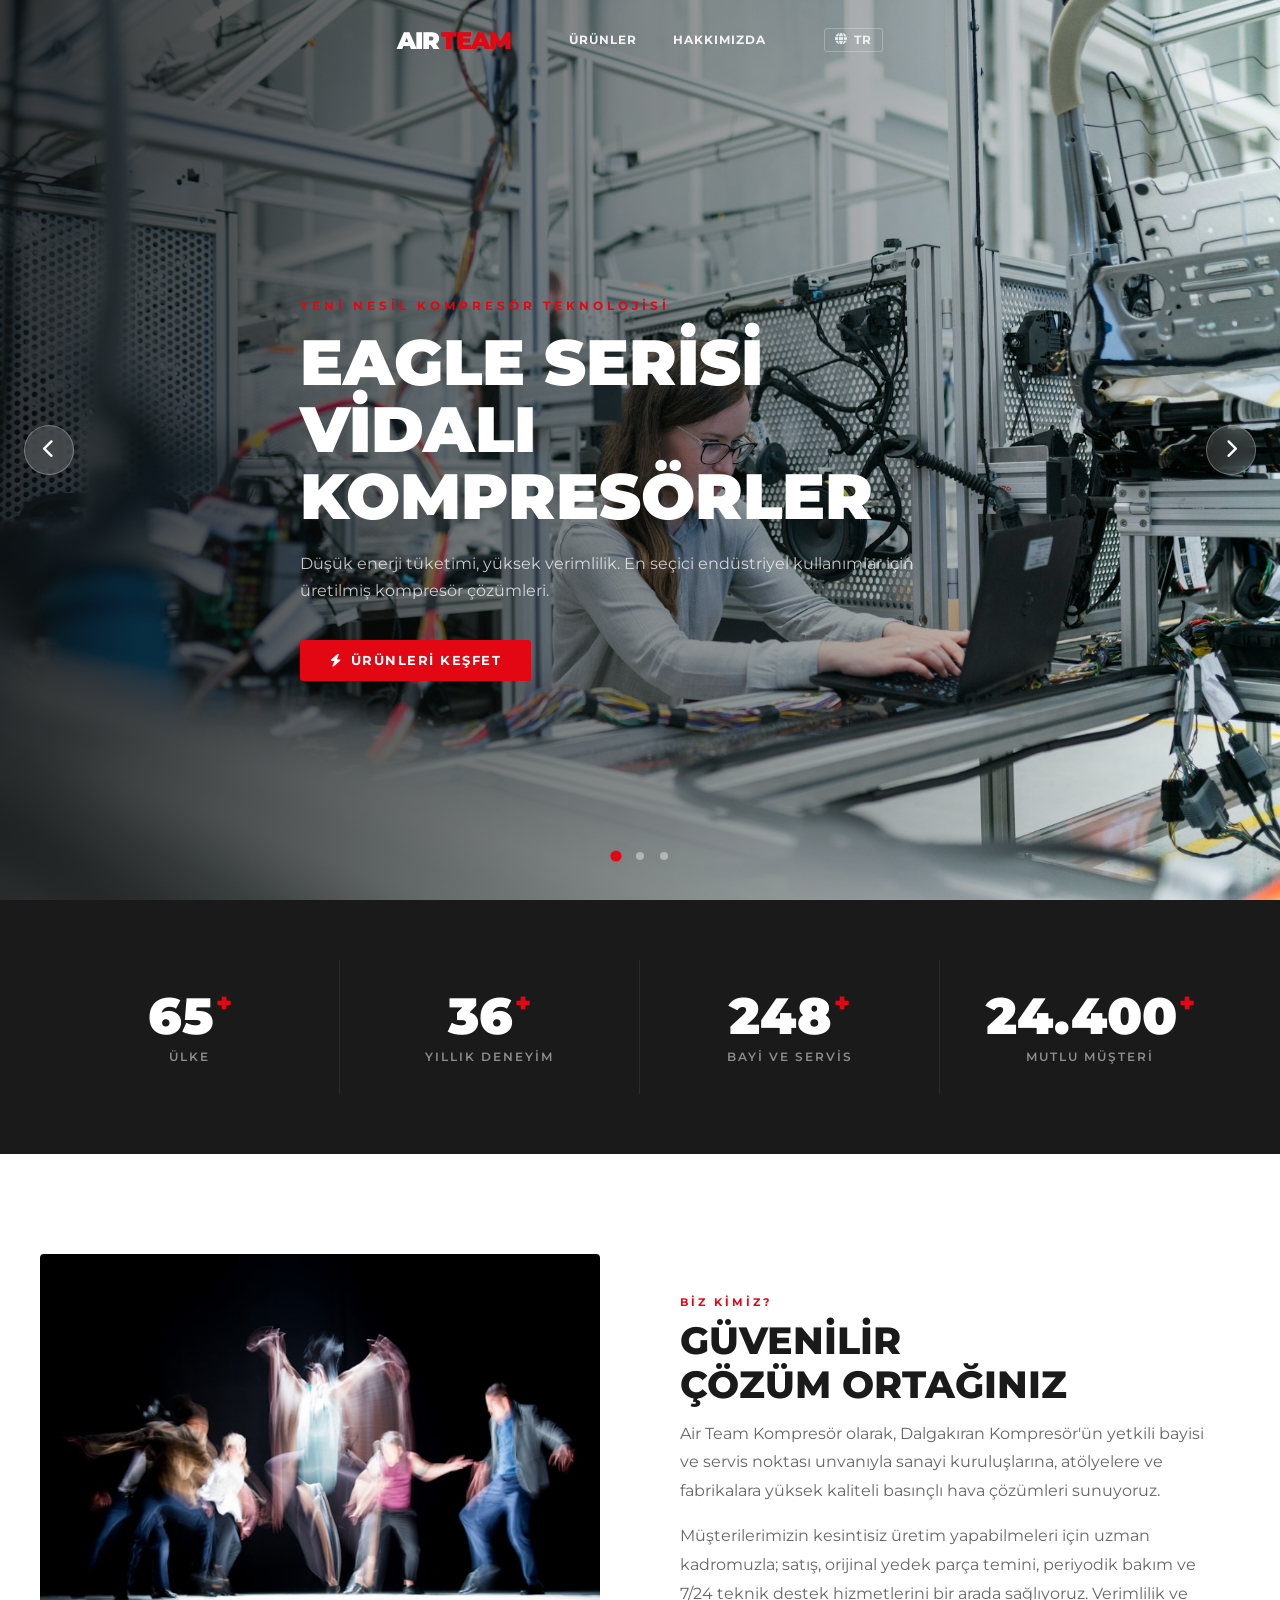
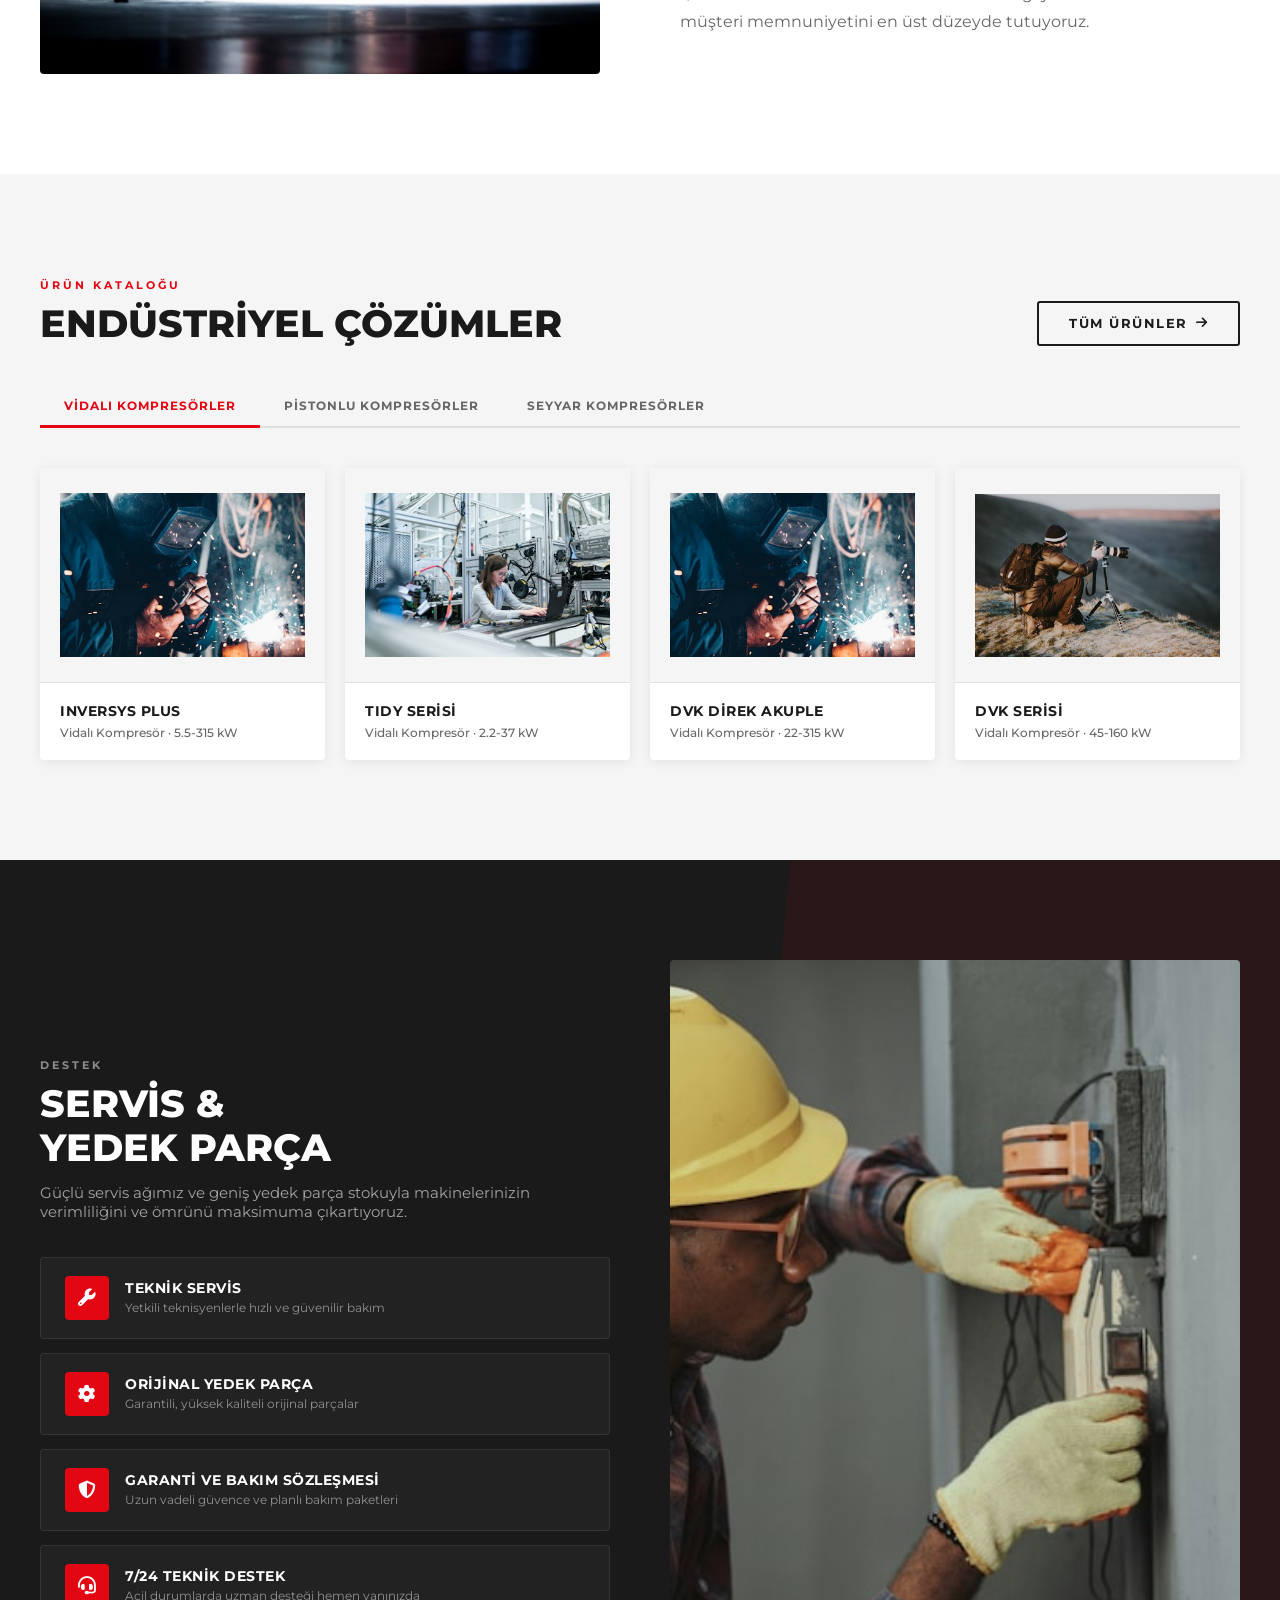
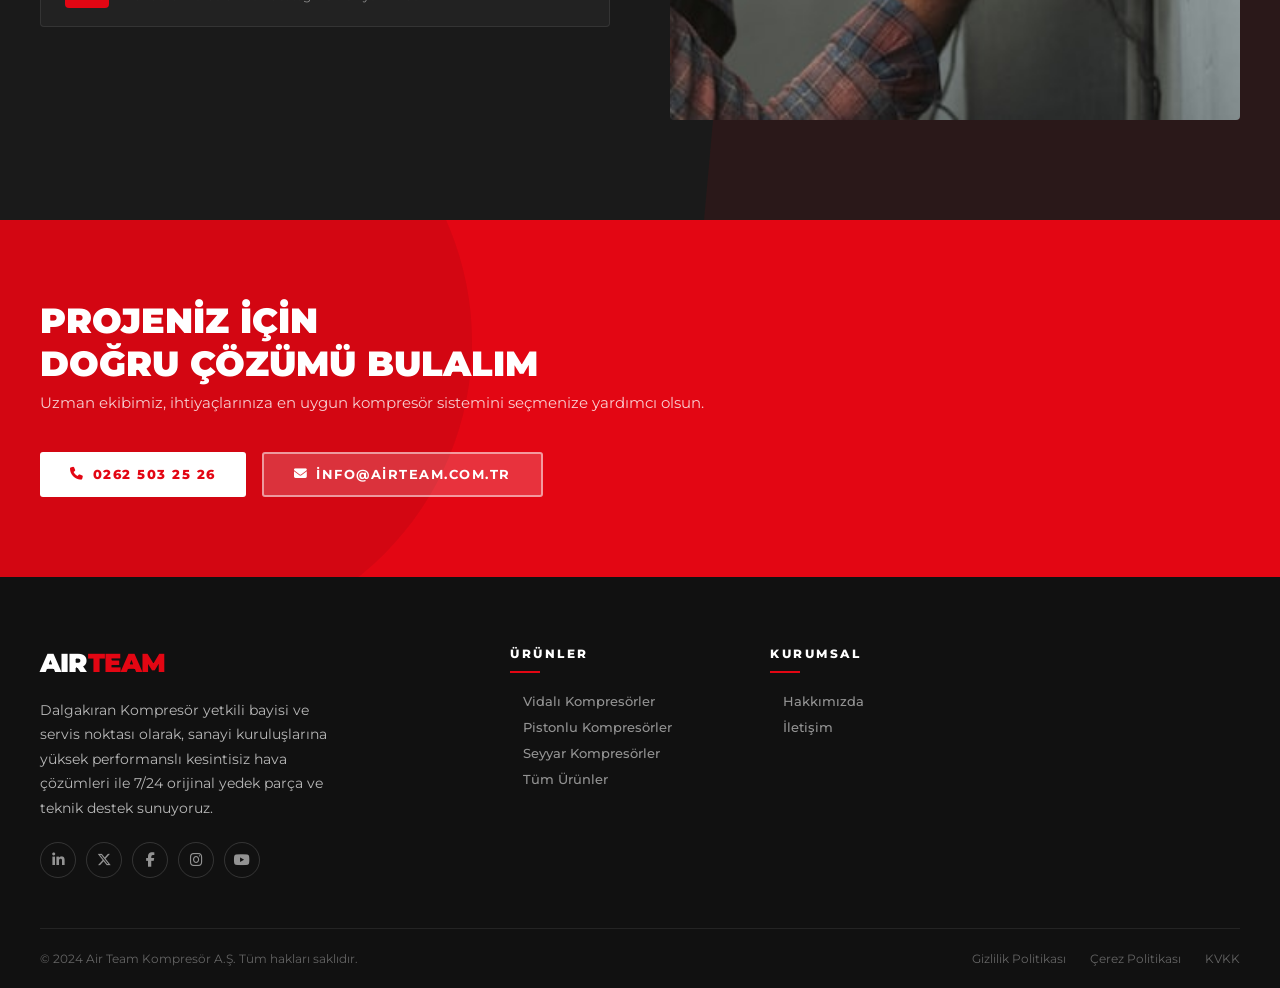
==== commit 2fc68ef0: "updates" ====
--- a/index.html
+++ b/index.html
@@ -23,8 +23,8 @@
       <i class="fa-solid fa-xmark"></i>
     </button>
     <ul>
-      <li><a href="urunler.html" style="text-transform: uppercase;">Ürünler</a></li>
-      <li><a href="hakkimizda.html" style="text-transform: uppercase;">Hakkımızda</a></li>
+      <li><a href="urunler.html">Ürünler</a></li>
+      <li><a href="hakkimizda.html">Hakkımızda</a></li>
     </ul>
   </nav>
 
@@ -43,14 +43,14 @@
         <nav class="main-nav" aria-label="Ana navigasyon">
           <ul>
             <li>
-              <a href="urunler.html" style="text-transform: uppercase;">Ürünler</a>
+              <a href="urunler.html">Ürünler</a>
               <ul class="dropdown">
                 <li><a href="urunler.html?filter=vidali">Vidalı Kompresörler</a></li>
                 <li><a href="urunler.html?filter=pistonlu">Pistonlu Kompresörler</a></li>
                 <li><a href="urunler.html?filter=seyyar">Seyyar Kompresörler</a></li>
               </ul>
             </li>
-            <li><a href="hakkimizda.html" style="text-transform: uppercase;">Hakkımızda</a></li>
+            <li><a href="hakkimizda.html">Hakkımızda</a></li>
           </ul>
         </nav>
 
--- a/style.css
+++ b/style.css
@@ -189,6 +189,15 @@
 }
 .main-nav > ul > li:hover > a::after { transform: scaleX(1); }
 .main-nav > ul > li:hover > a { color: var(--white); }
+/* Active Navigation Item */
+.main-nav ul li a.active, 
+.mobile-nav ul li a.active { 
+  color: var(--primary) !important; 
+}
+.main-nav ul li a.active::after { 
+  transform: scaleX(1) !important; 
+  opacity: 1 !important;
+}
 
 /* Dropdown */
 .dropdown {
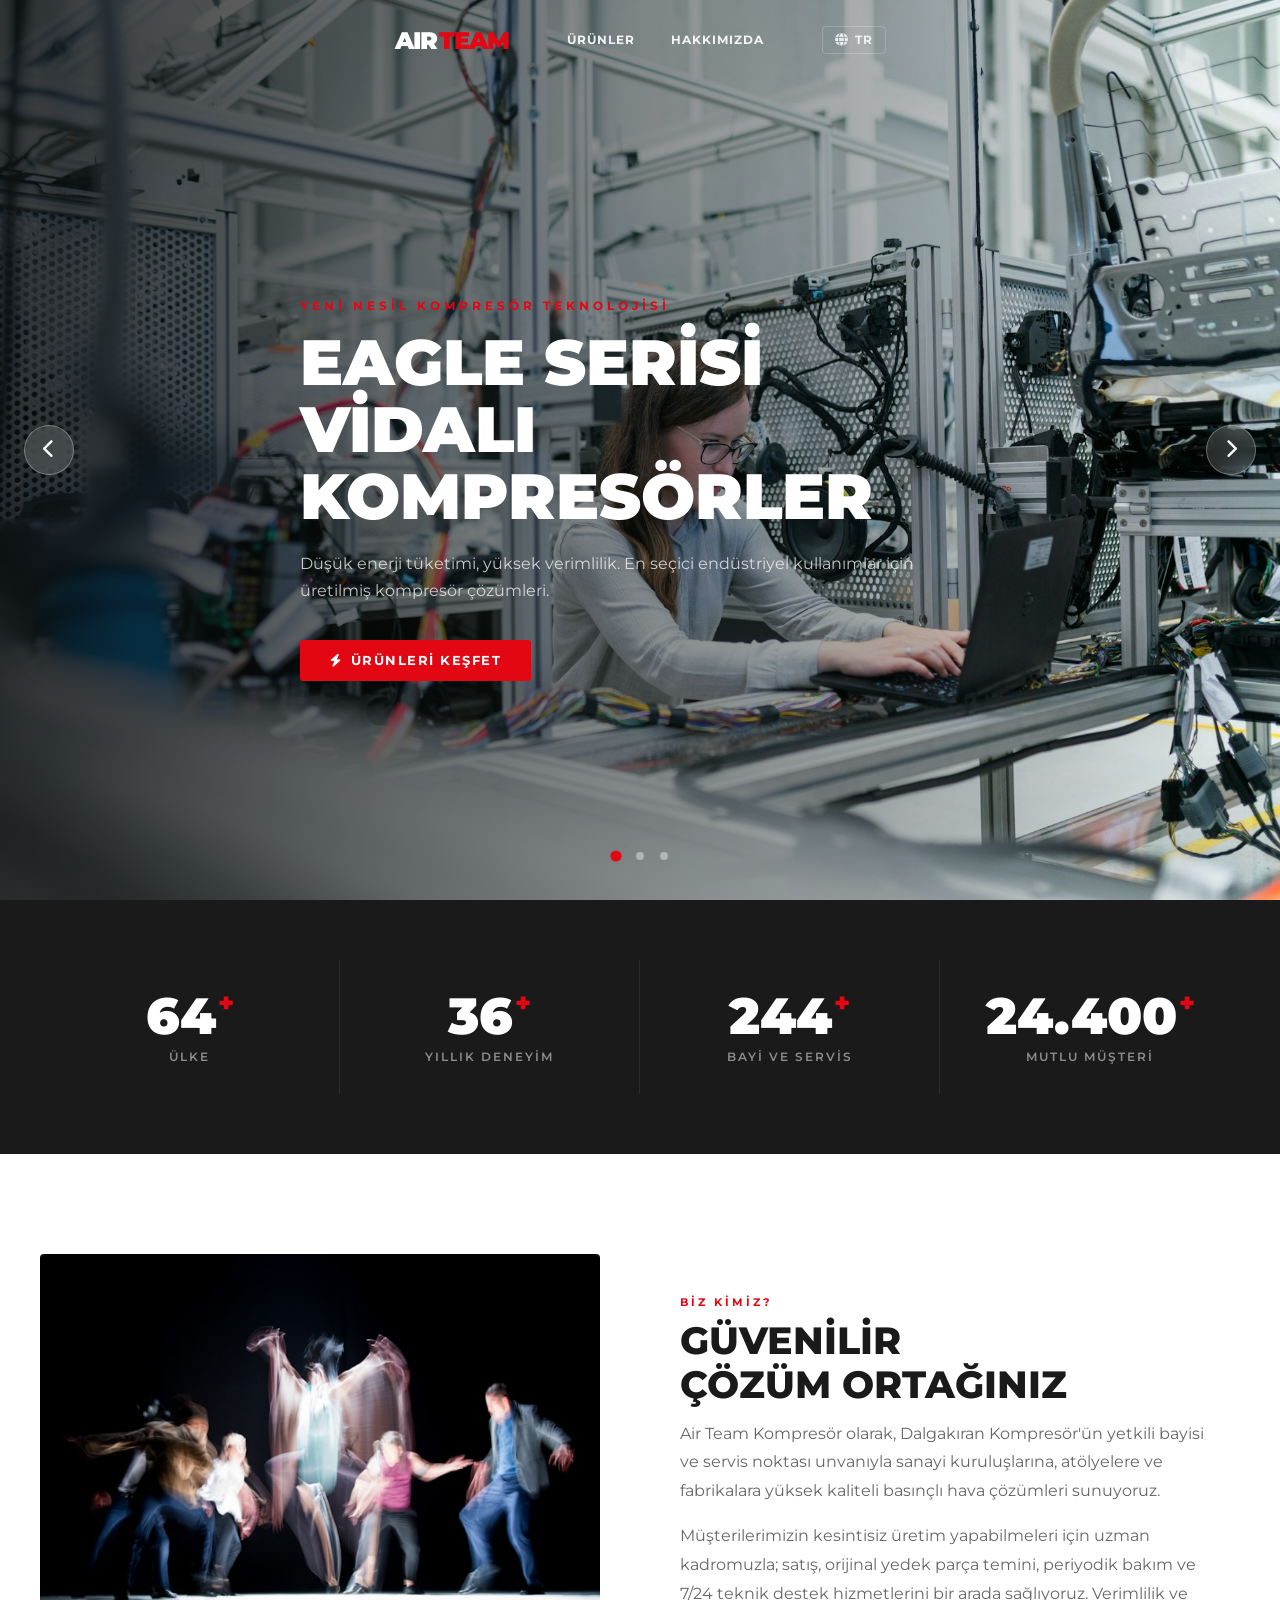
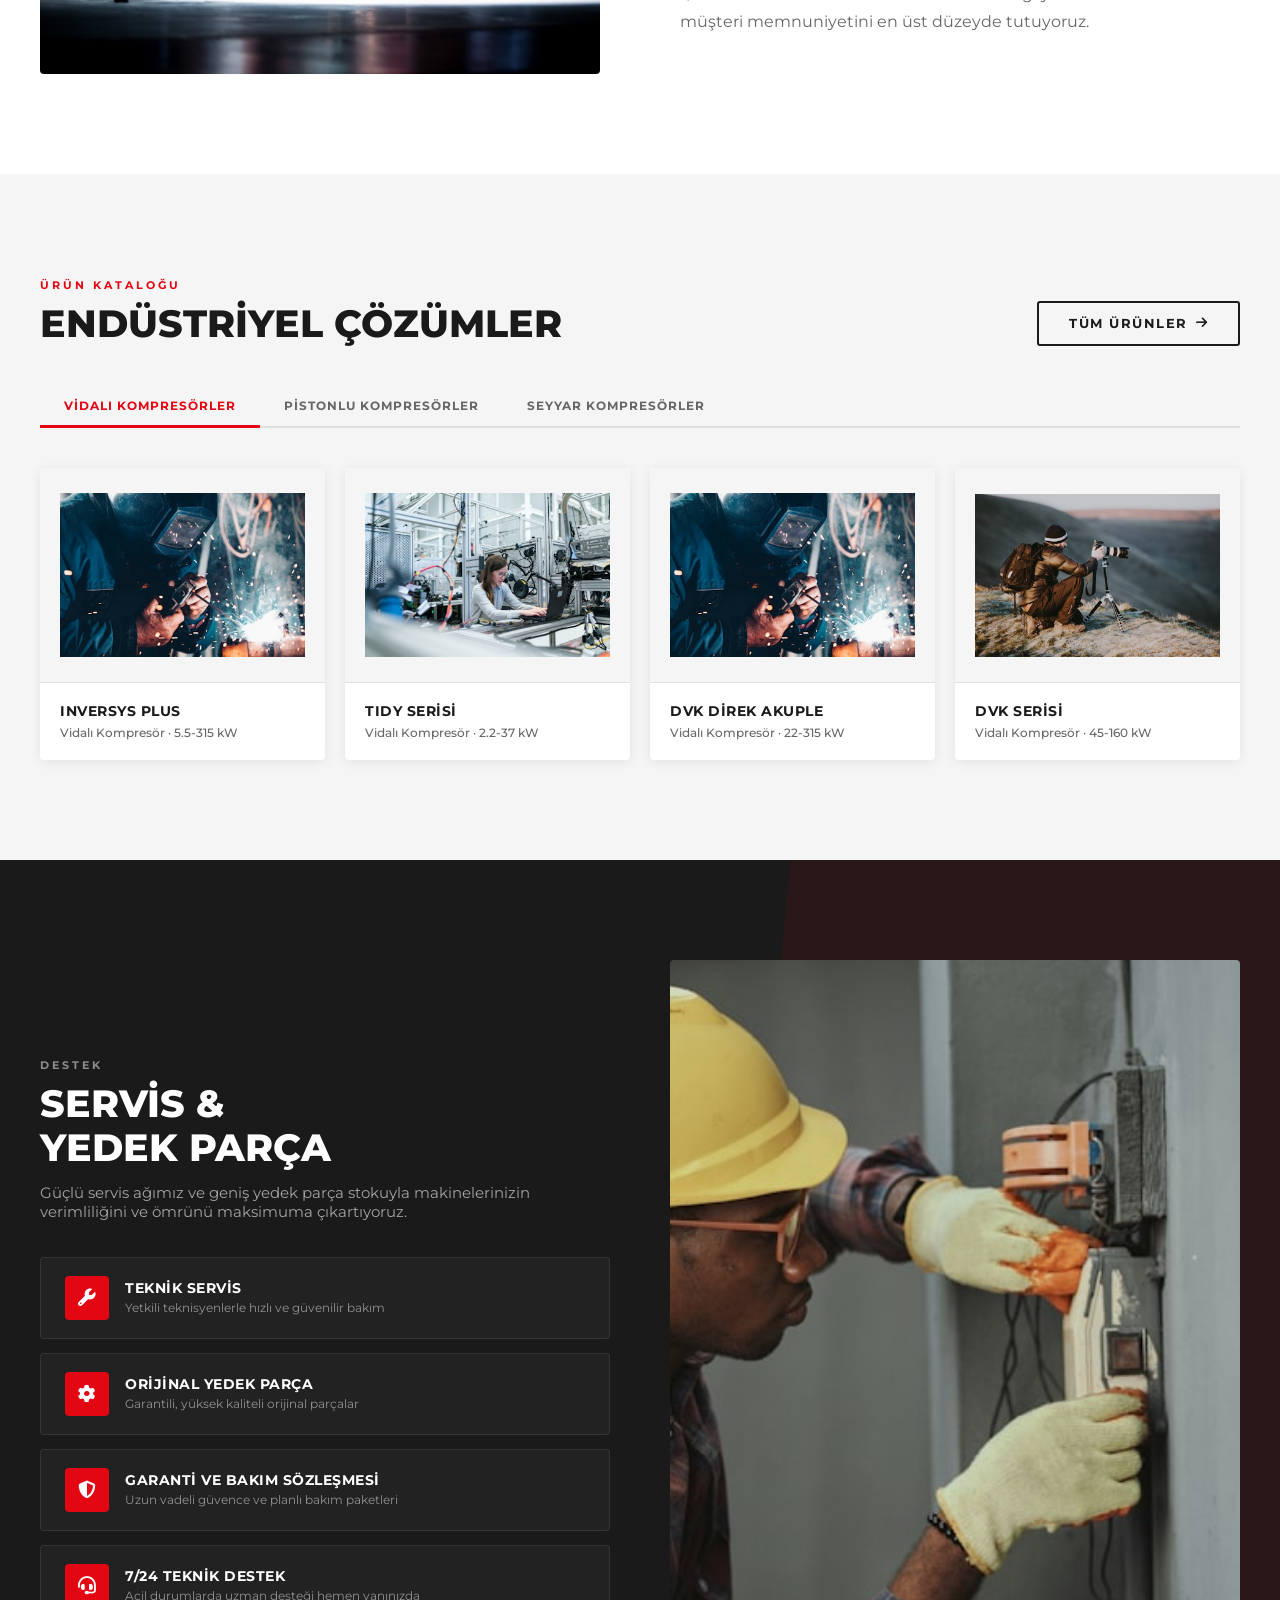
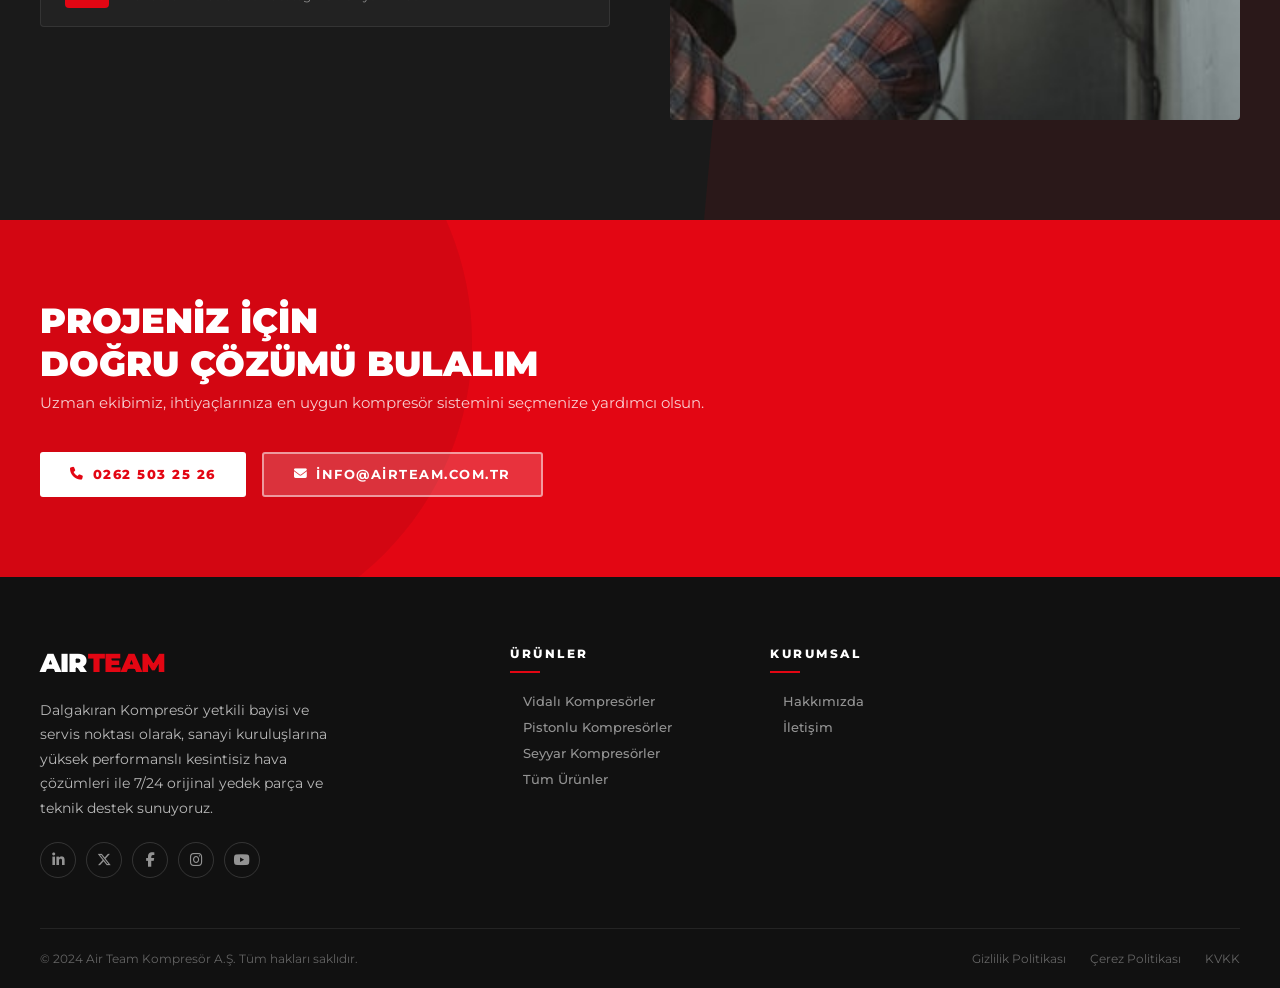
==== commit 62a40108: "feat: finalize multi-language (TR/EN) support, localize product details and titles, and update CTA b" ====
--- a/index.html
+++ b/index.html
@@ -19,12 +19,12 @@
        ============================== -->
   <div class="mobile-nav-overlay" id="mobileOverlay"></div>
   <nav class="mobile-nav" id="mobileNav">
-    <button class="mobile-nav-close" id="mobileNavClose" aria-label="Menüyü kapat">
+    <button class="mobile-nav-close" id="mobileNavClose" aria-label="Menüyü kapat" data-i18n="aria-menu-close" data-i18n-aria="true">
       <i class="fa-solid fa-xmark"></i>
     </button>
-    <ul>
-      <li><a href="urunler.html">Ürünler</a></li>
-      <li><a href="hakkimizda.html">Hakkımızda</a></li>
+    <ul class="mobile-nav-list">
+      <li><a href="urunler.html" data-i18n="nav-products">Ürünler</a></li>
+      <li><a href="hakkimizda.html" data-i18n="nav-about">Hakkımızda</a></li>
     </ul>
   </nav>
 
@@ -35,7 +35,7 @@
     <div class="container">
       <div class="header-inner">
         <!-- Logo -->
-        <a href="#" class="logo" aria-label="Air Team Ana Sayfa">
+        <a href="index.html" class="logo" aria-label="Air Team Ana Sayfa">
           <div class="logo-text">AIR<span>TEAM</span></div>
         </a>
 
@@ -43,28 +43,31 @@
         <nav class="main-nav" aria-label="Ana navigasyon">
           <ul>
             <li>
-              <a href="urunler.html">Ürünler</a>
+              <a href="urunler.html" data-i18n="nav-products">Ürünler</a>
               <ul class="dropdown">
-                <li><a href="urunler.html?filter=vidali">Vidalı Kompresörler</a></li>
-                <li><a href="urunler.html?filter=pistonlu">Pistonlu Kompresörler</a></li>
-                <li><a href="urunler.html?filter=seyyar">Seyyar Kompresörler</a></li>
+                <li><a href="urunler.html?filter=vidali" data-i18n="nav-vidali">Vidalı Kompresörler</a></li>
+                <li><a href="urunler.html?filter=pistonlu" data-i18n="nav-pistonlu">Pistonlu Kompresörler</a></li>
+                <li><a href="urunler.html?filter=seyyar" data-i18n="nav-seyyar">Seyyar Kompresörler</a></li>
               </ul>
             </li>
-            <li><a href="hakkimizda.html">Hakkımızda</a></li>
+            <li><a href="hakkimizda.html" data-i18n="nav-about">Hakkımızda</a></li>
           </ul>
         </nav>
 
         <!-- Actions -->
         <div class="header-actions">
-          <!-- <a href="#" aria-label="Arama"><i class="fa-solid fa-magnifying-glass"></i></a> -->
           <div class="lang-select" aria-label="Dil seçimi">
             <i class="fa-solid fa-globe"></i>
             <span>TR</span>
+            <div class="lang-dropdown">
+              <div class="lang-option active" data-lang="tr">TR</div>
+              <div class="lang-option" data-lang="en">EN</div>
+            </div>
           </div>
         </div>
 
         <!-- Hamburger -->
-        <button class="hamburger" id="hamburger" aria-label="Mobil menüyü aç" aria-expanded="false">
+        <button class="hamburger" id="hamburger" aria-label="Mobil menüyü aç" aria-expanded="false" data-i18n="aria-menu-open" data-i18n-aria="true">
           <span></span>
           <span></span>
           <span></span>
@@ -87,14 +90,14 @@
           <div class="hero-content">
             <div class="container">
               <div class="hero-text">
-                <p class="hero-tag">Yeni Nesil Kompresör Teknolojisi</p>
-                <h1 class="hero-title">EAGLE Serisi<br>Vidalı Kompresörler</h1>
-                <p class="hero-desc">Düşük enerji tüketimi, yüksek verimlilik. En seçici endüstriyel kullanımlar için
+                <p class="hero-tag" data-i18n="hero-1-tag">Yeni Nesil Kompresör Teknolojisi</p>
+                <h1 class="hero-title" data-i18n="hero-1-title">EAGLE Serisi<br>Vidalı Kompresörler</h1>
+                <p class="hero-desc" data-i18n="hero-1-desc">Düşük enerji tüketimi, yüksek verimlilik. En seçici endüstriyel kullanımlar için
                   üretilmiş kompresör çözümleri.</p>
                 <div class="hero-actions">
                   <a href="urunler.html" class="btn btn-primary">
                     <i class="fa-solid fa-bolt"></i>
-                    Ürünleri Keşfet
+                    <span data-i18n="hero-1-btn">Ürünleri Keşfet</span>
                   </a>
                 </div>
               </div>
@@ -109,18 +112,18 @@
           <div class="hero-content">
             <div class="container">
               <div class="hero-text">
-                <p class="hero-tag">130+ Ülkede Güvenilir Çözüm Ortağı</p>
-                <h1 class="hero-title">Global Ölçekte<br>Endüstriyel Güç</h1>
-                <p class="hero-desc">1952'den bu yana dünya genelinde 130'dan fazla ülkede faaliyet göstererek global
+                <p class="hero-tag" data-i18n="hero-2-tag">130+ Ülkede Güvenilir Çözüm Ortağı</p>
+                <h1 class="hero-title" data-i18n="hero-2-title">Global Ölçekte<br>Endüstriyel Güç</h1>
+                <p class="hero-desc" data-i18n="hero-2-desc">1952'den bu yana dünya genelinde 130'dan fazla ülkede faaliyet göstererek global
                   standartlarda hizmet sunuyoruz.</p>
                 <div class="hero-actions">
                   <a href="hakkimizda.html" class="btn btn-primary">
                     <i class="fa-solid fa-earth-europe"></i>
-                    Hakkımızda
+                    <span data-i18n="hero-2-btn-about">Hakkımızda</span>
                   </a>
                   <a href="urunler.html" class="btn btn-outline">
                     <i class="fa-solid fa-file-pdf"></i>
-                    Katalog
+                    <span data-i18n="hero-2-btn-catalog">Katalog</span>
                   </a>
                 </div>
               </div>
@@ -135,18 +138,18 @@
           <div class="hero-content">
             <div class="container">
               <div class="hero-text">
-                <p class="hero-tag">7/24 Teknik Destek</p>
-                <h1 class="hero-title">Her Zaman<br>Yanınızdayız</h1>
-                <p class="hero-desc">Satış sonrası teknik destek, yedek parça ve servis hizmetleriyle makinenizin
+                <p class="hero-tag" data-i18n="hero-3-tag">7/24 Teknik Destek</p>
+                <h1 class="hero-title" data-i18n="hero-3-title">Her Zaman<br>Yanınızdayız</h1>
+                <p class="hero-desc" data-i18n="hero-3-desc">Satış sonrası teknik destek, yedek parça ve servis hizmetleriyle makinenizin
                   verimliliğini maksimumda tutuyoruz.</p>
                 <div class="hero-actions">
                   <a href="#services" class="btn btn-primary">
                     <i class="fa-solid fa-headset"></i>
-                    Servis Ağı
+                    <span data-i18n="hero-3-btn-service">Servis Ağı</span>
                   </a>
                   <a href="#iletisim" class="btn btn-outline">
                     <i class="fa-solid fa-phone"></i>
-                    Bize Ulaşın
+                    <span data-i18n="hero-3-btn-contact">Bize Ulaşın</span>
                   </a>
                 </div>
               </div>
@@ -157,10 +160,10 @@
 
       <!-- Arrows -->
       <div class="slider-arrows">
-        <button class="slider-arrow" id="prevSlide" aria-label="Önceki slayt">
+        <button class="slider-arrow" id="prevSlide" aria-label="Önceki slayt" data-i18n="aria-prev-slide" data-i18n-aria="true">
           <i class="fa-solid fa-chevron-left"></i>
         </button>
-        <button class="slider-arrow" id="nextSlide" aria-label="Sonraki slayt">
+        <button class="slider-arrow" id="nextSlide" aria-label="Sonraki slayt" data-i18n="aria-next-slide" data-i18n-aria="true">
           <i class="fa-solid fa-chevron-right"></i>
         </button>
       </div>
@@ -184,28 +187,28 @@
               <span class="count-up" data-target="130">0</span>
               <span class="stat-suffix">+</span>
             </div>
-            <p class="stat-label">Ülke</p>
+            <p class="stat-label" data-i18n="stat-country">Ülke</p>
           </div>
           <div class="stat-item reveal">
             <div class="stat-number">
               <span class="count-up" data-target="72">0</span>
               <span class="stat-suffix">+</span>
             </div>
-            <p class="stat-label">Yıllık Deneyim</p>
+            <p class="stat-label" data-i18n="stat-experience">Yıllık Deneyim</p>
           </div>
           <div class="stat-item reveal">
             <div class="stat-number">
               <span class="count-up" data-target="500">0</span>
               <span class="stat-suffix">+</span>
             </div>
-            <p class="stat-label">Bayi ve Servis</p>
+            <p class="stat-label" data-i18n="stat-service">Bayi ve Servis</p>
           </div>
           <div class="stat-item reveal">
             <div class="stat-number">
               <span class="count-up" data-target="50000">0</span>
               <span class="stat-suffix">+</span>
             </div>
-            <p class="stat-label">Mutlu Müşteri</p>
+            <p class="stat-label" data-i18n="stat-customers">Mutlu Müşteri</p>
           </div>
         </div>
       </div>
@@ -222,12 +225,12 @@
             <div class="intro-image-accent"></div>
           </div>
           <div class="intro-content reveal">
-            <p class="section-tag">Biz Kimiz?</p>
-            <h2 class="section-title">Güvenilir<br>Çözüm Ortağınız</h2>
-            <p class="section-subtitle">Air Team Kompresör olarak, Dalgakıran Kompresör'ün yetkili bayisi ve servis
+            <p class="section-tag" data-i18n="intro-tag">Biz Kimiz?</p>
+            <h2 class="section-title" data-i18n="intro-title">Güvenilir<br>Çözüm Ortağınız</h2>
+            <p class="section-subtitle" data-i18n="intro-desc-1">Air Team Kompresör olarak, Dalgakıran Kompresör'ün yetkili bayisi ve servis
               noktası unvanıyla sanayi kuruluşlarına, atölyelere ve fabrikalara yüksek kaliteli basınçlı hava çözümleri
               sunuyoruz.</p>
-            <p class="section-subtitle" style="margin-top:16px;">Müşterilerimizin kesintisiz üretim yapabilmeleri için
+            <p class="section-subtitle" style="margin-top:16px;" data-i18n="intro-desc-2">Müşterilerimizin kesintisiz üretim yapabilmeleri için
               uzman kadromuzla; satış, orijinal yedek parça temini, periyodik bakım ve 7/24 teknik destek hizmetlerini
               bir arada sağlıyoruz. Verimlilik ve müşteri memnuniyetini en üst düzeyde tutuyoruz.</p>
           </div>
@@ -242,19 +245,21 @@
       <div class="container">
         <div class="products-header">
           <div>
-            <p class="section-tag">Ürün Kataloğu</p>
-            <h2 class="section-title">Endüstriyel Çözümler</h2>
-          </div>
-          <a href="urunler.html" class="btn btn-outline-dark">Tüm Ürünler <i class="fa-solid fa-arrow-right"></i></a>
+            <p class="section-tag" data-i18n="products-tag">Ürün Kataloğu</p>
+            <h2 class="section-title" data-i18n="products-title">Endüstriyel Çözümler</h2>
+          </div>
+          <a href="urunler.html" class="btn btn-outline-dark">
+            <span data-i18n="products-btn-all">Tüm Ürünler</span> <i class="fa-solid fa-arrow-right"></i>
+          </a>
         </div>
 
         <!-- Tabs -->
         <div class="product-tabs" role="tablist" aria-label="Ürün kategorileri">
-          <button class="tab-btn active" role="tab" aria-selected="true" data-tab="vidali" id="tab-vidali">Vidalı
+          <button class="tab-btn active" role="tab" aria-selected="true" data-tab="vidali" id="tab-vidali" data-i18n="tab-vidali">Vidalı
             Kompresörler</button>
-          <button class="tab-btn" role="tab" aria-selected="false" data-tab="pistonlu" id="tab-pistonlu">Pistonlu
+          <button class="tab-btn" role="tab" aria-selected="false" data-tab="pistonlu" id="tab-pistonlu" data-i18n="tab-pistonlu">Pistonlu
             Kompresörler</button>
-          <button class="tab-btn" role="tab" aria-selected="false" data-tab="seyyar" id="tab-seyyar">Seyyar
+          <button class="tab-btn" role="tab" aria-selected="false" data-tab="seyyar" id="tab-seyyar" data-i18n="tab-seyyar">Seyyar
             Kompresörler</button>
         </div>
 
@@ -320,38 +325,38 @@
       <div class="container">
         <div class="services-grid">
           <div class="services-content reveal">
-            <p class="section-tag" style="color: rgba(255,255,255,0.5)">Destek</p>
-            <h2 class="section-title">Servis &<br>Yedek Parça</h2>
-            <p class="section-subtitle">Güçlü servis ağımız ve geniş yedek parça stokuyla makinelerinizin verimliliğini
+            <p class="section-tag" style="color: rgba(255,255,255,0.5)" data-i18n="service-tag">Destek</p>
+            <h2 class="section-title" data-i18n="service-title">Servis &<br>Yedek Parça</h2>
+            <p class="section-subtitle" data-i18n="service-desc">Güçlü servis ağımız ve geniş yedek parça stokuyla makinelerinizin verimliliğini
               ve ömrünü maksimuma çıkartıyoruz.</p>
 
             <div class="services-list">
               <div class="service-item reveal">
                 <div class="service-icon"><i class="fa-solid fa-wrench"></i></div>
                 <div>
-                  <h4>Teknik Servis</h4>
-                  <p>Yetkili teknisyenlerle hızlı ve güvenilir bakım</p>
+                  <h4 data-i18n="service-1-title">Teknik Servis</h4>
+                  <p data-i18n="service-1-desc">Yetkili teknisyenlerle hızlı ve güvenilir bakım</p>
                 </div>
               </div>
               <div class="service-item reveal">
                 <div class="service-icon"><i class="fa-solid fa-gear"></i></div>
                 <div>
-                  <h4>Orijinal Yedek Parça</h4>
-                  <p>Garantili, yüksek kaliteli orijinal parçalar</p>
+                  <h4 data-i18n="service-2-title">Orijinal Yedek Parça</h4>
+                  <p data-i18n="service-2-desc">Garantili, yüksek kaliteli orijinal parçalar</p>
                 </div>
               </div>
               <div class="service-item reveal">
                 <div class="service-icon"><i class="fa-solid fa-shield-halved"></i></div>
                 <div>
-                  <h4>Garanti ve Bakım Sözleşmesi</h4>
-                  <p>Uzun vadeli güvence ve planlı bakım paketleri</p>
+                  <h4 data-i18n="service-3-title">Garanti ve Bakım Sözleşmesi</h4>
+                  <p data-i18n="service-3-desc">Uzun vadeli güvence and planlı bakım paketleri</p>
                 </div>
               </div>
               <div class="service-item reveal">
                 <div class="service-icon"><i class="fa-solid fa-headset"></i></div>
                 <div>
-                  <h4>7/24 Teknik Destek</h4>
-                  <p>Acil durumlarda uzman desteği hemen yanınızda</p>
+                  <h4 data-i18n="service-4-title">7/24 Teknik Destek</h4>
+                  <p data-i18n="service-4-desc">Acil durumlarda uzman desteği hemen yanınızda</p>
                 </div>
               </div>
             </div>
@@ -424,8 +429,8 @@
       <div class="container">
         <div class="cta-inner">
           <div class="cta-text reveal">
-            <h2>Projeniz İçin<br>Doğru Çözümü Bulalım</h2>
-            <p>Uzman ekibimiz, ihtiyaçlarınıza en uygun kompresör sistemini seçmenize yardımcı olsun.</p>
+            <h2 data-i18n="cta-title">Projeniz İçin<br>Doğru Çözümü Bulalım</h2>
+            <p data-i18n="cta-desc">Uzman ekibimiz, ihtiyaçlarınıza en uygun kompresör sistemini seçmenize yardımcı olsun.</p>
           </div>
           <div style="display:flex; gap:16px; flex-wrap: wrap;" class="reveal">
             <a href="tel:02625032526" class="btn"
@@ -452,7 +457,7 @@
       <div class="footer-grid">
         <div class="footer-brand">
           <div class="logo-text">AIR<span>TEAM</span></div>
-          <p>Dalgakıran Kompresör yetkili bayisi ve servis noktası olarak, sanayi kuruluşlarına yüksek performanslı
+          <p data-i18n="footer-desc">Dalgakıran Kompresör yetkili bayisi ve servis noktası olarak, sanayi kuruluşlarına yüksek performanslı
             kesintisiz hava çözümleri ile 7/24 orijinal yedek parça ve teknik destek sunuyoruz.</p>
           <div class="social-links" aria-label="Sosyal medya bağlantıları">
             <a href="#" class="social-link" aria-label="LinkedIn"><i class="fa-brands fa-linkedin-in"></i></a>
@@ -464,41 +469,42 @@
         </div>
 
         <div class="footer-col">
-          <h5>Ürünler</h5>
+          <h5 data-i18n="footer-products">Ürünler</h5>
           <ul>
-            <li><a href="urunler.html?filter=vidali">Vidalı Kompresörler</a></li>
-            <li><a href="urunler.html?filter=pistonlu">Pistonlu Kompresörler</a></li>
-            <li><a href="urunler.html?filter=seyyar">Seyyar Kompresörler</a></li>
-            <li><a href="urunler.html">Tüm Ürünler</a></li>
+            <li><a href="urunler.html?filter=vidali" data-i18n="nav-vidali">Vidalı Kompresörler</a></li>
+            <li><a href="urunler.html?filter=pistonlu" data-i18n="nav-pistonlu">Pistonlu Kompresörler</a></li>
+            <li><a href="urunler.html?filter=seyyar" data-i18n="nav-seyyar">Seyyar Kompresörler</a></li>
+            <li><a href="urunler.html" data-i18n="nav-all-products">Tüm Ürünler</a></li>
           </ul>
         </div>
 
         <div class="footer-col">
-          <h5>Kurumsal</h5>
+          <h5 data-i18n="footer-corporate">Kurumsal</h5>
           <ul>
-            <li><a href="hakkimizda.html">Hakkımızda</a></li>
-            <li><a href="#iletisim">İletişim</a></li>
+            <li><a href="hakkimizda.html" data-i18n="nav-about">Hakkımızda</a></li>
+            <li><a href="#iletisim" data-i18n="nav-contact">İletişim</a></li>
           </ul>
         </div>
       </div>
 
       <!-- Footer Bottom -->
       <div class="footer-bottom">
-        <p>&copy; 2024 Air Team Kompresör A.Ş. Tüm hakları saklıdır.</p>
+        <p data-i18n="footer-rights">© 2024 Air Team Kompresör A.Ş. Tüm hakları saklıdır.</p>
         <div class="footer-bottom-links">
-          <a href="#">Gizlilik Politikası</a>
-          <a href="#">Çerez Politikası</a>
-          <a href="#">KVKK</a>
+          <a href="#" data-i18n="footer-privacy">Gizlilik Politikası</a>
+          <a href="#" data-i18n="footer-cookie">Çerez Politikası</a>
+          <a href="#" data-i18n="footer-kvkk">KVKK</a>
         </div>
       </div>
     </div>
   </footer>
 
   <!-- Back to top button -->
-  <button class="back-to-top" id="backToTop" aria-label="Sayfanın başına git">
+  <button class="back-to-top" id="backToTop" aria-label="Sayfanın başına git" data-i18n="aria-back-to-top" data-i18n-aria="true">
     <i class="fa-solid fa-arrow-up"></i>
   </button>
 
+  <script src="translations.js"></script>
   <script src="script.js"></script>
 </body>
 
--- a/style.css
+++ b/style.css
@@ -252,6 +252,7 @@
 }
 .header-actions a:hover { color: var(--white); }
 .lang-select {
+  position: relative;
   display: flex;
   align-items: center;
   gap: 6px;
@@ -260,12 +261,67 @@
   font-weight: 700;
   letter-spacing: 1px;
   cursor: pointer;
-  transition: color var(--transition);
-  padding: 4px 10px;
-  border: 1px solid rgba(255,255,255,0.25);
-  border-radius: 3px;
-}
-.lang-select:hover { color: var(--white); border-color: rgba(255,255,255,0.6); }
+  transition: all var(--transition);
+  padding: 6px 12px;
+  border: 1px solid rgba(255,255,255,0.2);
+  border-radius: 4px;
+}
+.lang-select:hover {
+  background: rgba(255,255,255,0.1);
+  border-color: var(--primary);
+  color: var(--white);
+}
+.lang-select i { font-size: 0.8rem; }
+
+/* Language Dropdown */
+.lang-dropdown {
+  position: absolute;
+  top: calc(100% + 5px);
+  right: 0;
+  background: var(--white);
+  min-width: 100px;
+  border-radius: 4px;
+  box-shadow: var(--shadow-lg);
+  opacity: 0;
+  visibility: hidden;
+  transform: translateY(10px);
+  transition: all var(--transition);
+  z-index: 1100;
+  overflow: hidden;
+  border: 1px solid var(--border);
+}
+.lang-select:hover .lang-dropdown {
+  opacity: 1;
+  visibility: visible;
+  transform: translateY(0);
+}
+.lang-option {
+  display: flex;
+  align-items: center;
+  justify-content: space-between;
+  padding: 10px 16px;
+  color: var(--dark);
+  font-size: 0.75rem;
+  font-weight: 700;
+  transition: all var(--transition);
+  border-bottom: 1px solid var(--border);
+  white-space: nowrap;
+}
+.lang-option:last-child { border-bottom: none; }
+.lang-option:hover {
+  background: var(--light-gray);
+  color: var(--primary);
+}
+.lang-option.active {
+  background: var(--light-gray);
+  color: var(--primary);
+}
+.lang-option.active::after {
+  content: '\f00c';
+  font-family: 'Font Awesome 6 Free';
+  font-weight: 900;
+  font-size: 0.65rem;
+}
 
 /* Mobile hamburger */
 .hamburger {
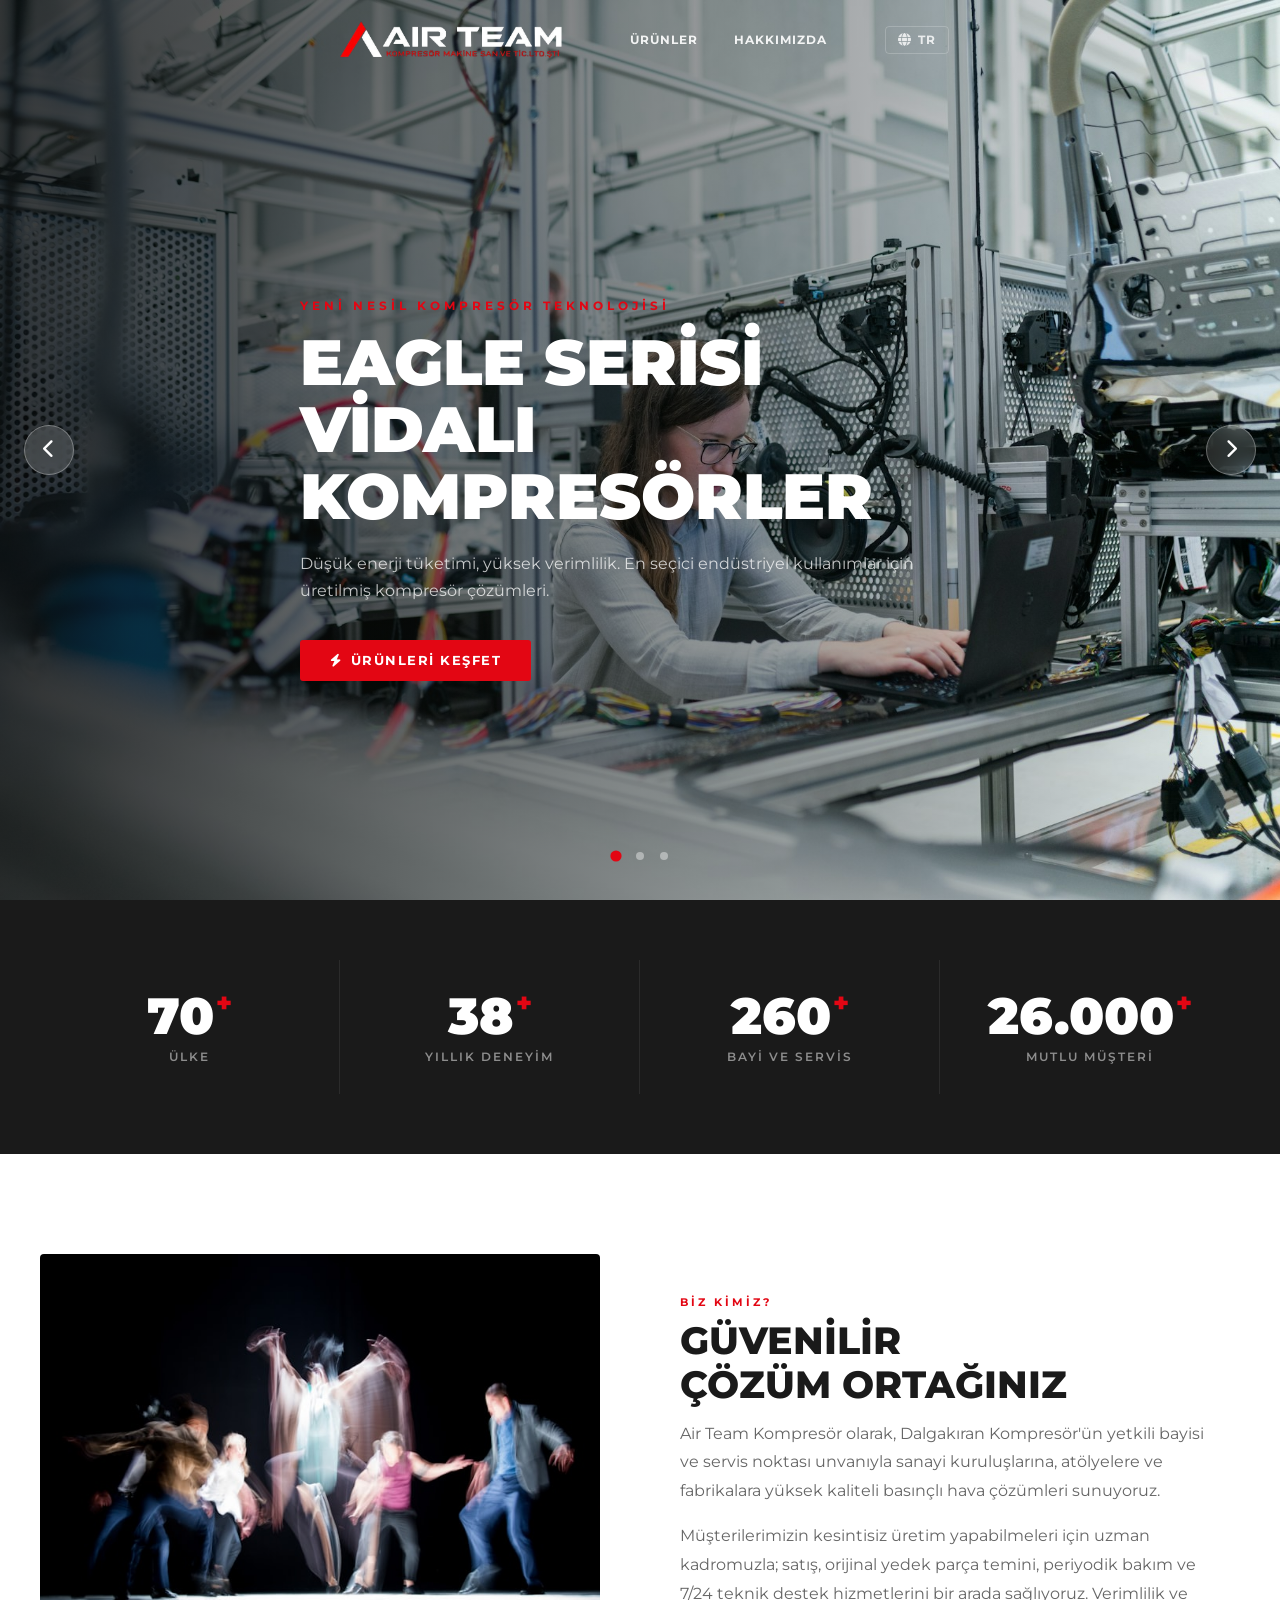
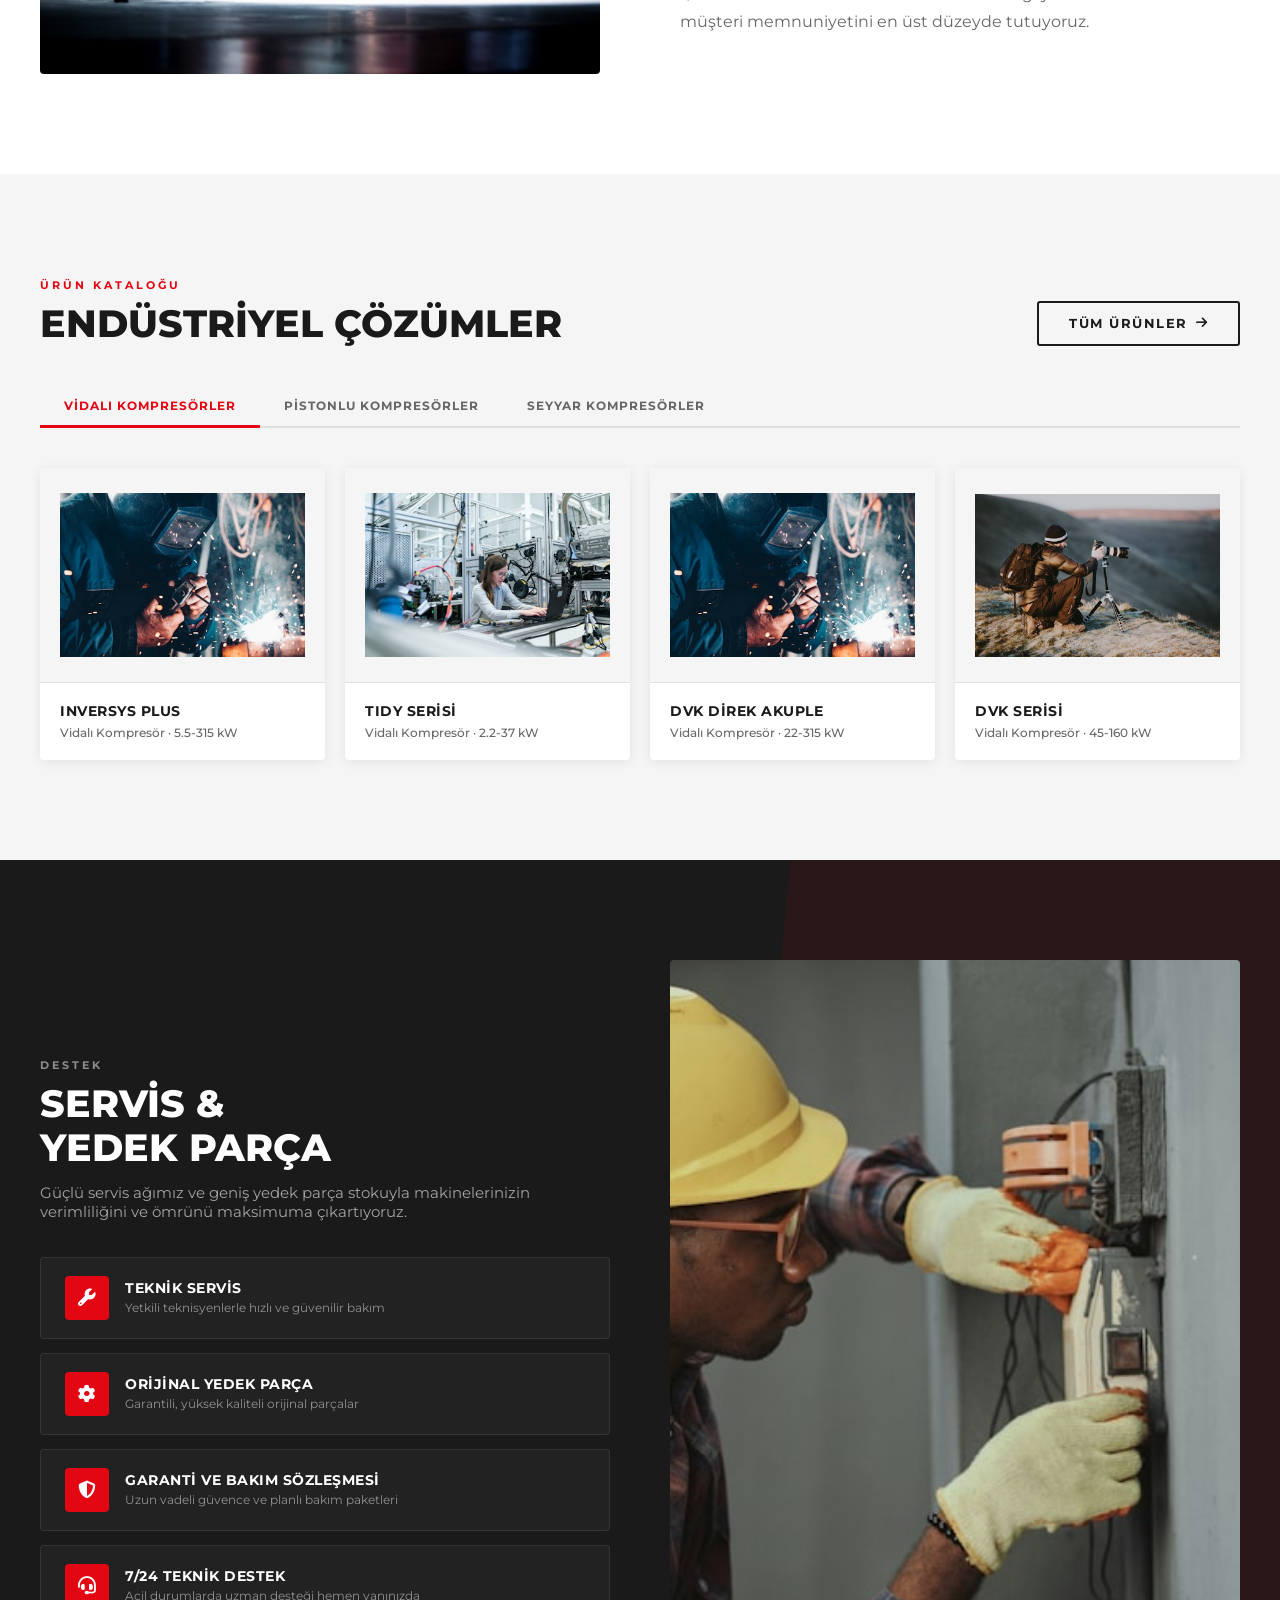
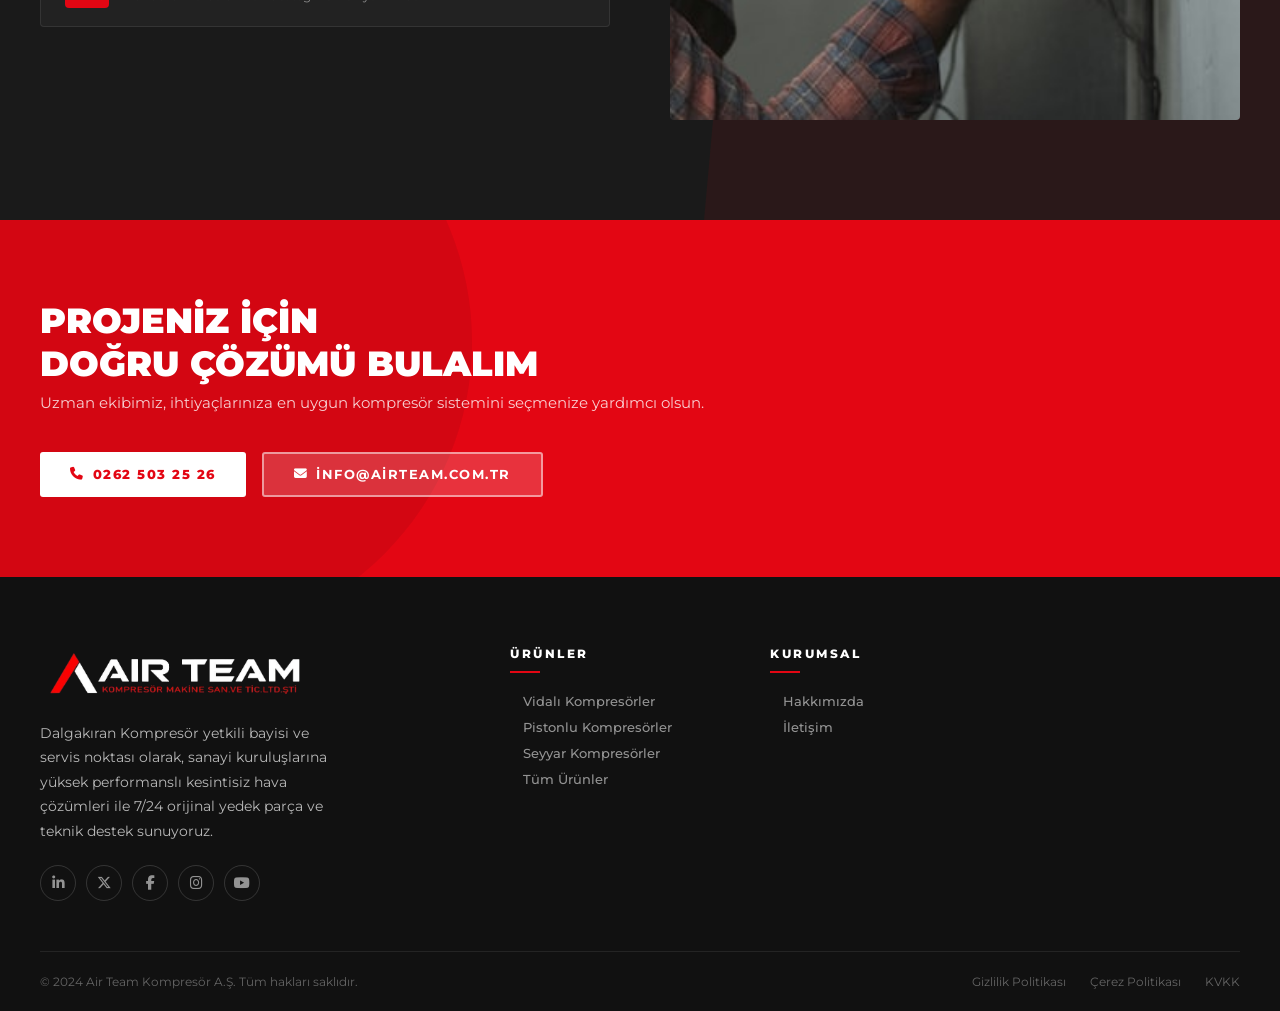
==== commit 6a79f53d: "logo updates" ====
--- a/index.html
+++ b/index.html
@@ -19,7 +19,8 @@
        ============================== -->
   <div class="mobile-nav-overlay" id="mobileOverlay"></div>
   <nav class="mobile-nav" id="mobileNav">
-    <button class="mobile-nav-close" id="mobileNavClose" aria-label="Menüyü kapat" data-i18n="aria-menu-close" data-i18n-aria="true">
+    <button class="mobile-nav-close" id="mobileNavClose" aria-label="Menüyü kapat" data-i18n="aria-menu-close"
+      data-i18n-aria="true">
       <i class="fa-solid fa-xmark"></i>
     </button>
     <ul class="mobile-nav-list">
@@ -36,7 +37,7 @@
       <div class="header-inner">
         <!-- Logo -->
         <a href="index.html" class="logo" aria-label="Air Team Ana Sayfa">
-          <div class="logo-text">AIR<span>TEAM</span></div>
+          <img src="src/logo.png" alt="AirTeam Kompresör" class="logo-img">
         </a>
 
         <!-- Navigation -->
@@ -67,7 +68,8 @@
         </div>
 
         <!-- Hamburger -->
-        <button class="hamburger" id="hamburger" aria-label="Mobil menüyü aç" aria-expanded="false" data-i18n="aria-menu-open" data-i18n-aria="true">
+        <button class="hamburger" id="hamburger" aria-label="Mobil menüyü aç" aria-expanded="false"
+          data-i18n="aria-menu-open" data-i18n-aria="true">
           <span></span>
           <span></span>
           <span></span>
@@ -92,7 +94,8 @@
               <div class="hero-text">
                 <p class="hero-tag" data-i18n="hero-1-tag">Yeni Nesil Kompresör Teknolojisi</p>
                 <h1 class="hero-title" data-i18n="hero-1-title">EAGLE Serisi<br>Vidalı Kompresörler</h1>
-                <p class="hero-desc" data-i18n="hero-1-desc">Düşük enerji tüketimi, yüksek verimlilik. En seçici endüstriyel kullanımlar için
+                <p class="hero-desc" data-i18n="hero-1-desc">Düşük enerji tüketimi, yüksek verimlilik. En seçici
+                  endüstriyel kullanımlar için
                   üretilmiş kompresör çözümleri.</p>
                 <div class="hero-actions">
                   <a href="urunler.html" class="btn btn-primary">
@@ -112,10 +115,10 @@
           <div class="hero-content">
             <div class="container">
               <div class="hero-text">
-                <p class="hero-tag" data-i18n="hero-2-tag">130+ Ülkede Güvenilir Çözüm Ortağı</p>
-                <h1 class="hero-title" data-i18n="hero-2-title">Global Ölçekte<br>Endüstriyel Güç</h1>
-                <p class="hero-desc" data-i18n="hero-2-desc">1952'den bu yana dünya genelinde 130'dan fazla ülkede faaliyet göstererek global
-                  standartlarda hizmet sunuyoruz.</p>
+                <p class="hero-tag" data-i18n="hero-2-tag">Güvenilir Çözüm Ortağı</p>
+                <h1 class="hero-title" data-i18n="hero-2-title">Bölgenizde<br>Endüstriyel Güç</h1>
+                <p class="hero-desc" data-i18n="hero-2-desc">Dalgakıran Kompresör yetkili bayisi ve servis noktası
+                  olarak, sanayi tesislerinize yüksek performanslı hava çözümleri sunuyoruz.</p>
                 <div class="hero-actions">
                   <a href="hakkimizda.html" class="btn btn-primary">
                     <i class="fa-solid fa-earth-europe"></i>
@@ -140,7 +143,8 @@
               <div class="hero-text">
                 <p class="hero-tag" data-i18n="hero-3-tag">7/24 Teknik Destek</p>
                 <h1 class="hero-title" data-i18n="hero-3-title">Her Zaman<br>Yanınızdayız</h1>
-                <p class="hero-desc" data-i18n="hero-3-desc">Satış sonrası teknik destek, yedek parça ve servis hizmetleriyle makinenizin
+                <p class="hero-desc" data-i18n="hero-3-desc">Satış sonrası teknik destek, yedek parça ve servis
+                  hizmetleriyle makinenizin
                   verimliliğini maksimumda tutuyoruz.</p>
                 <div class="hero-actions">
                   <a href="#services" class="btn btn-primary">
@@ -160,10 +164,12 @@
 
       <!-- Arrows -->
       <div class="slider-arrows">
-        <button class="slider-arrow" id="prevSlide" aria-label="Önceki slayt" data-i18n="aria-prev-slide" data-i18n-aria="true">
+        <button class="slider-arrow" id="prevSlide" aria-label="Önceki slayt" data-i18n="aria-prev-slide"
+          data-i18n-aria="true">
           <i class="fa-solid fa-chevron-left"></i>
         </button>
-        <button class="slider-arrow" id="nextSlide" aria-label="Sonraki slayt" data-i18n="aria-next-slide" data-i18n-aria="true">
+        <button class="slider-arrow" id="nextSlide" aria-label="Sonraki slayt" data-i18n="aria-next-slide"
+          data-i18n-aria="true">
           <i class="fa-solid fa-chevron-right"></i>
         </button>
       </div>
@@ -227,10 +233,12 @@
           <div class="intro-content reveal">
             <p class="section-tag" data-i18n="intro-tag">Biz Kimiz?</p>
             <h2 class="section-title" data-i18n="intro-title">Güvenilir<br>Çözüm Ortağınız</h2>
-            <p class="section-subtitle" data-i18n="intro-desc-1">Air Team Kompresör olarak, Dalgakıran Kompresör'ün yetkili bayisi ve servis
+            <p class="section-subtitle" data-i18n="intro-desc-1">Air Team Kompresör olarak, Dalgakıran Kompresör'ün
+              yetkili bayisi ve servis
               noktası unvanıyla sanayi kuruluşlarına, atölyelere ve fabrikalara yüksek kaliteli basınçlı hava çözümleri
               sunuyoruz.</p>
-            <p class="section-subtitle" style="margin-top:16px;" data-i18n="intro-desc-2">Müşterilerimizin kesintisiz üretim yapabilmeleri için
+            <p class="section-subtitle" style="margin-top:16px;" data-i18n="intro-desc-2">Müşterilerimizin kesintisiz
+              üretim yapabilmeleri için
               uzman kadromuzla; satış, orijinal yedek parça temini, periyodik bakım ve 7/24 teknik destek hizmetlerini
               bir arada sağlıyoruz. Verimlilik ve müşteri memnuniyetini en üst düzeyde tutuyoruz.</p>
           </div>
@@ -255,11 +263,14 @@
 
         <!-- Tabs -->
         <div class="product-tabs" role="tablist" aria-label="Ürün kategorileri">
-          <button class="tab-btn active" role="tab" aria-selected="true" data-tab="vidali" id="tab-vidali" data-i18n="tab-vidali">Vidalı
+          <button class="tab-btn active" role="tab" aria-selected="true" data-tab="vidali" id="tab-vidali"
+            data-i18n="tab-vidali">Vidalı
             Kompresörler</button>
-          <button class="tab-btn" role="tab" aria-selected="false" data-tab="pistonlu" id="tab-pistonlu" data-i18n="tab-pistonlu">Pistonlu
+          <button class="tab-btn" role="tab" aria-selected="false" data-tab="pistonlu" id="tab-pistonlu"
+            data-i18n="tab-pistonlu">Pistonlu
             Kompresörler</button>
-          <button class="tab-btn" role="tab" aria-selected="false" data-tab="seyyar" id="tab-seyyar" data-i18n="tab-seyyar">Seyyar
+          <button class="tab-btn" role="tab" aria-selected="false" data-tab="seyyar" id="tab-seyyar"
+            data-i18n="tab-seyyar">Seyyar
             Kompresörler</button>
         </div>
 
@@ -327,7 +338,8 @@
           <div class="services-content reveal">
             <p class="section-tag" style="color: rgba(255,255,255,0.5)" data-i18n="service-tag">Destek</p>
             <h2 class="section-title" data-i18n="service-title">Servis &<br>Yedek Parça</h2>
-            <p class="section-subtitle" data-i18n="service-desc">Güçlü servis ağımız ve geniş yedek parça stokuyla makinelerinizin verimliliğini
+            <p class="section-subtitle" data-i18n="service-desc">Güçlü servis ağımız ve geniş yedek parça stokuyla
+              makinelerinizin verimliliğini
               ve ömrünü maksimuma çıkartıyoruz.</p>
 
             <div class="services-list">
@@ -430,7 +442,8 @@
         <div class="cta-inner">
           <div class="cta-text reveal">
             <h2 data-i18n="cta-title">Projeniz İçin<br>Doğru Çözümü Bulalım</h2>
-            <p data-i18n="cta-desc">Uzman ekibimiz, ihtiyaçlarınıza en uygun kompresör sistemini seçmenize yardımcı olsun.</p>
+            <p data-i18n="cta-desc">Uzman ekibimiz, ihtiyaçlarınıza en uygun kompresör sistemini seçmenize yardımcı
+              olsun.</p>
           </div>
           <div style="display:flex; gap:16px; flex-wrap: wrap;" class="reveal">
             <a href="tel:02625032526" class="btn"
@@ -456,8 +469,9 @@
     <div class="container">
       <div class="footer-grid">
         <div class="footer-brand">
-          <div class="logo-text">AIR<span>TEAM</span></div>
-          <p data-i18n="footer-desc">Dalgakıran Kompresör yetkili bayisi ve servis noktası olarak, sanayi kuruluşlarına yüksek performanslı
+          <img src="src/logo.png" alt="AirTeam Kompresör" class="logo-img">
+          <p data-i18n="footer-desc">Dalgakıran Kompresör yetkili bayisi ve servis noktası olarak, sanayi kuruluşlarına
+            yüksek performanslı
             kesintisiz hava çözümleri ile 7/24 orijinal yedek parça ve teknik destek sunuyoruz.</p>
           <div class="social-links" aria-label="Sosyal medya bağlantıları">
             <a href="#" class="social-link" aria-label="LinkedIn"><i class="fa-brands fa-linkedin-in"></i></a>
@@ -500,7 +514,8 @@
   </footer>
 
   <!-- Back to top button -->
-  <button class="back-to-top" id="backToTop" aria-label="Sayfanın başına git" data-i18n="aria-back-to-top" data-i18n-aria="true">
+  <button class="back-to-top" id="backToTop" aria-label="Sayfanın başına git" data-i18n="aria-back-to-top"
+    data-i18n-aria="true">
     <i class="fa-solid fa-arrow-up"></i>
   </button>
 
--- a/style.css
+++ b/style.css
@@ -163,6 +163,11 @@
 }
 .logo-text span { color: var(--primary); }
 
+.logo-img {
+  max-height: 48px;
+  width: auto;
+}
+
 .main-nav { flex: 1; }
 .main-nav ul { display: flex; align-items: center; gap: 0; }
 .main-nav > ul > li { position: relative; }
@@ -861,6 +866,7 @@
   border-bottom: 1px solid rgba(255,255,255,0.08);
 }
 .footer-brand .logo-text { font-size: 1.6rem; margin-bottom: 20px; }
+.footer-brand .logo-img { max-height: 54px; margin-bottom: 20px; }
 .footer-brand p { font-size: 0.85rem; line-height: 1.8; max-width: 300px; }
 .footer-col h5 {
   font-size: 0.75rem;
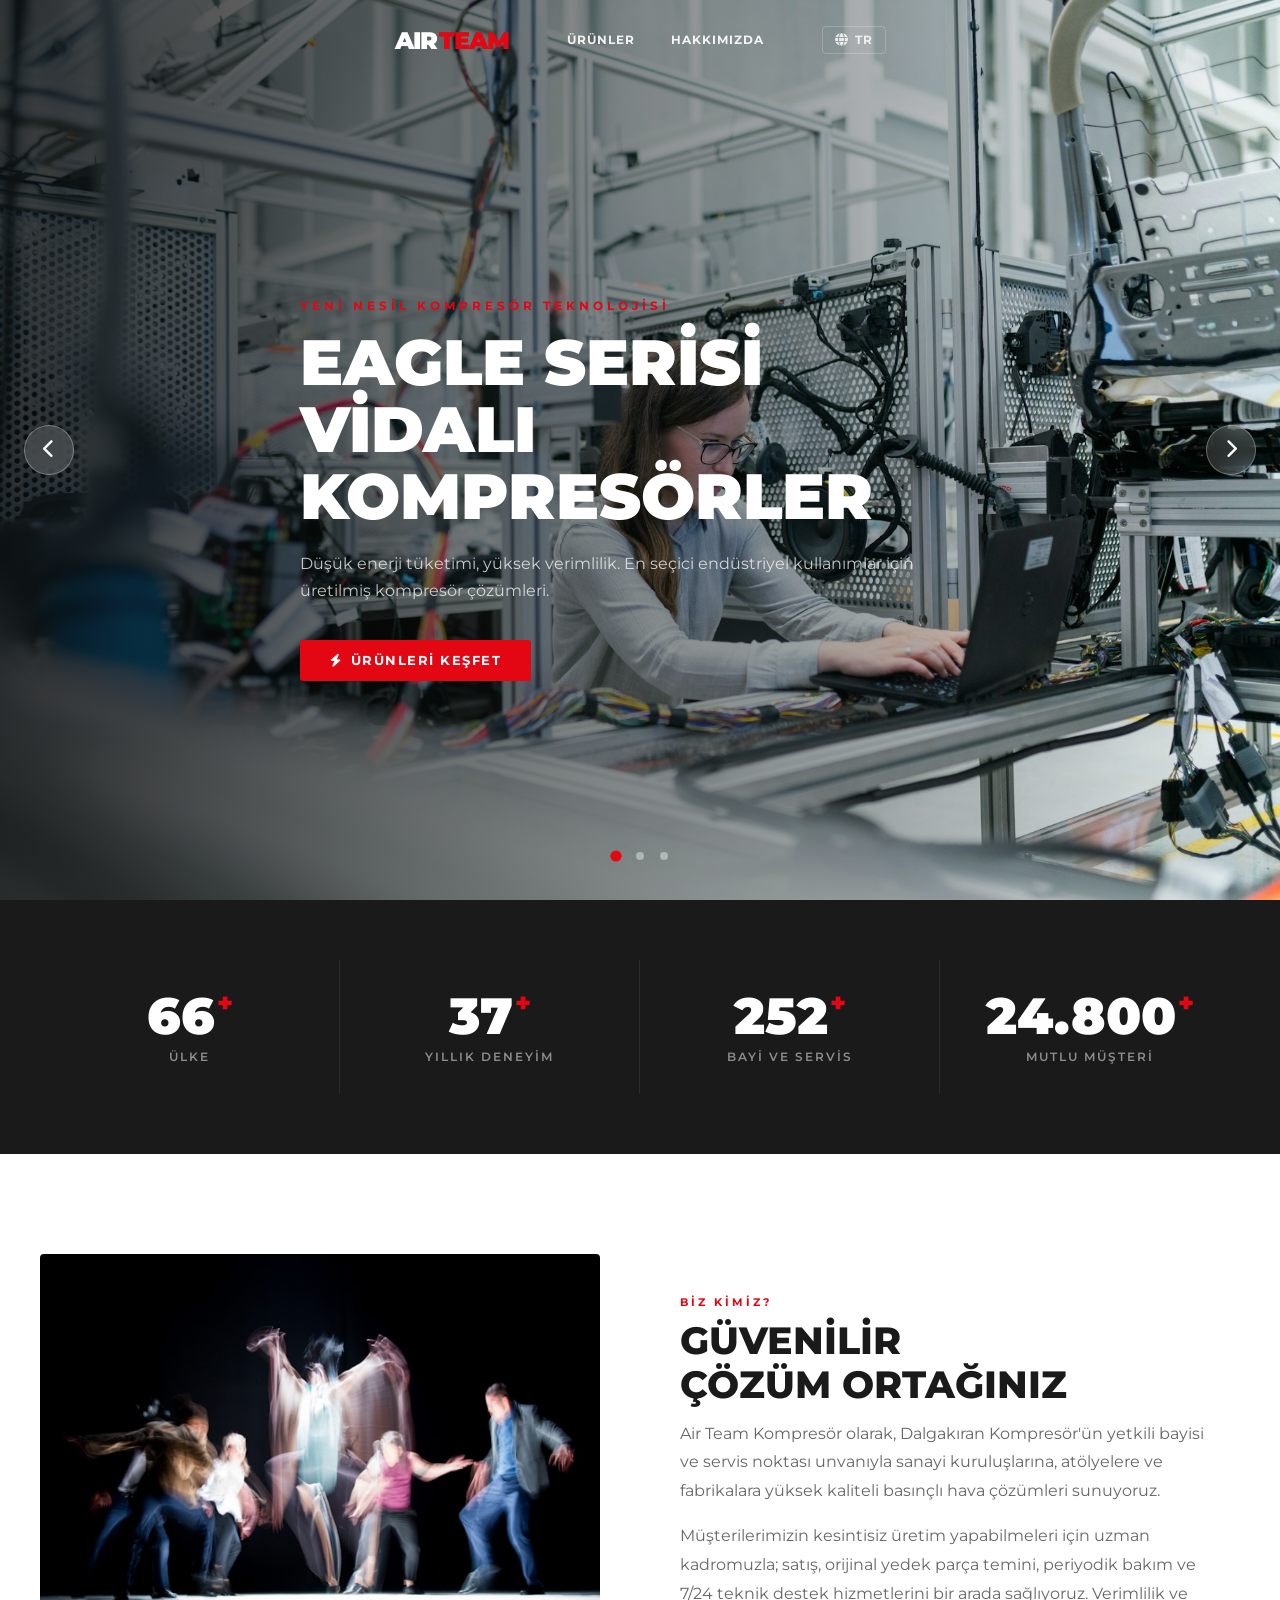
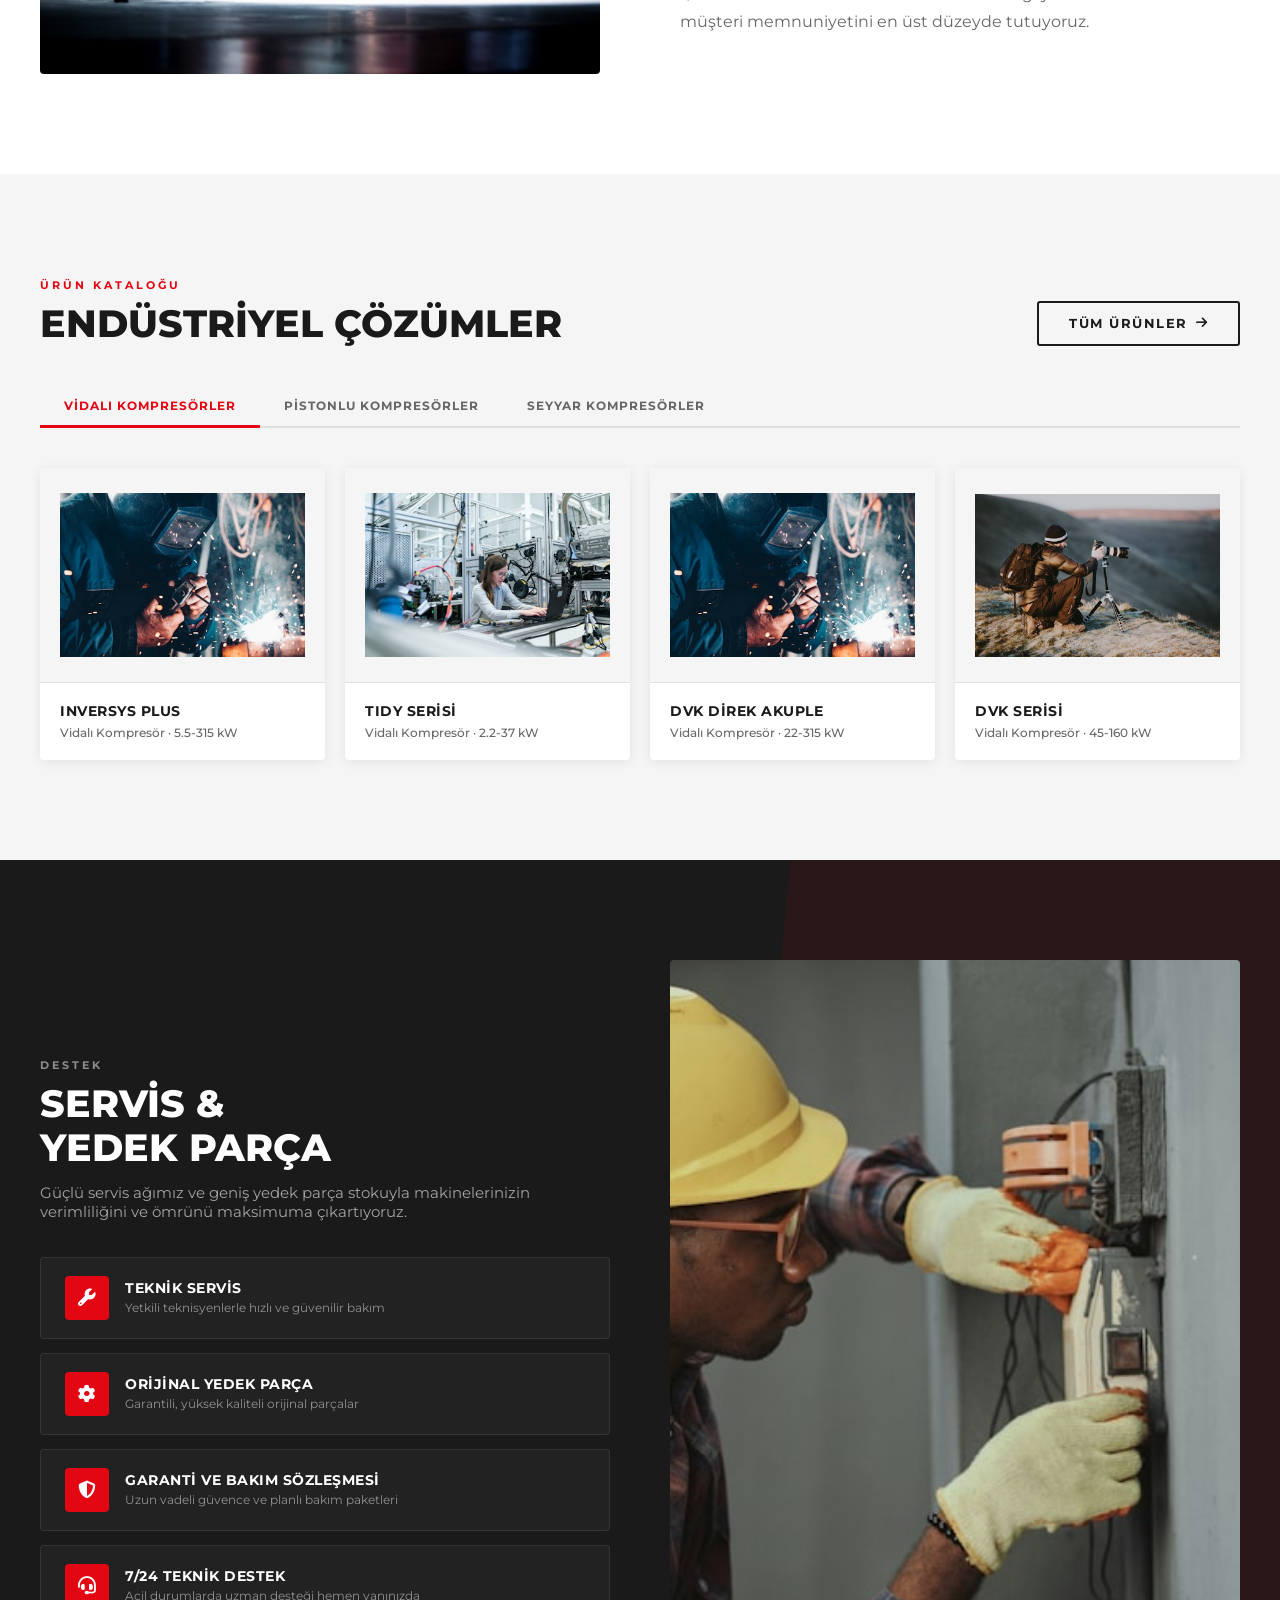
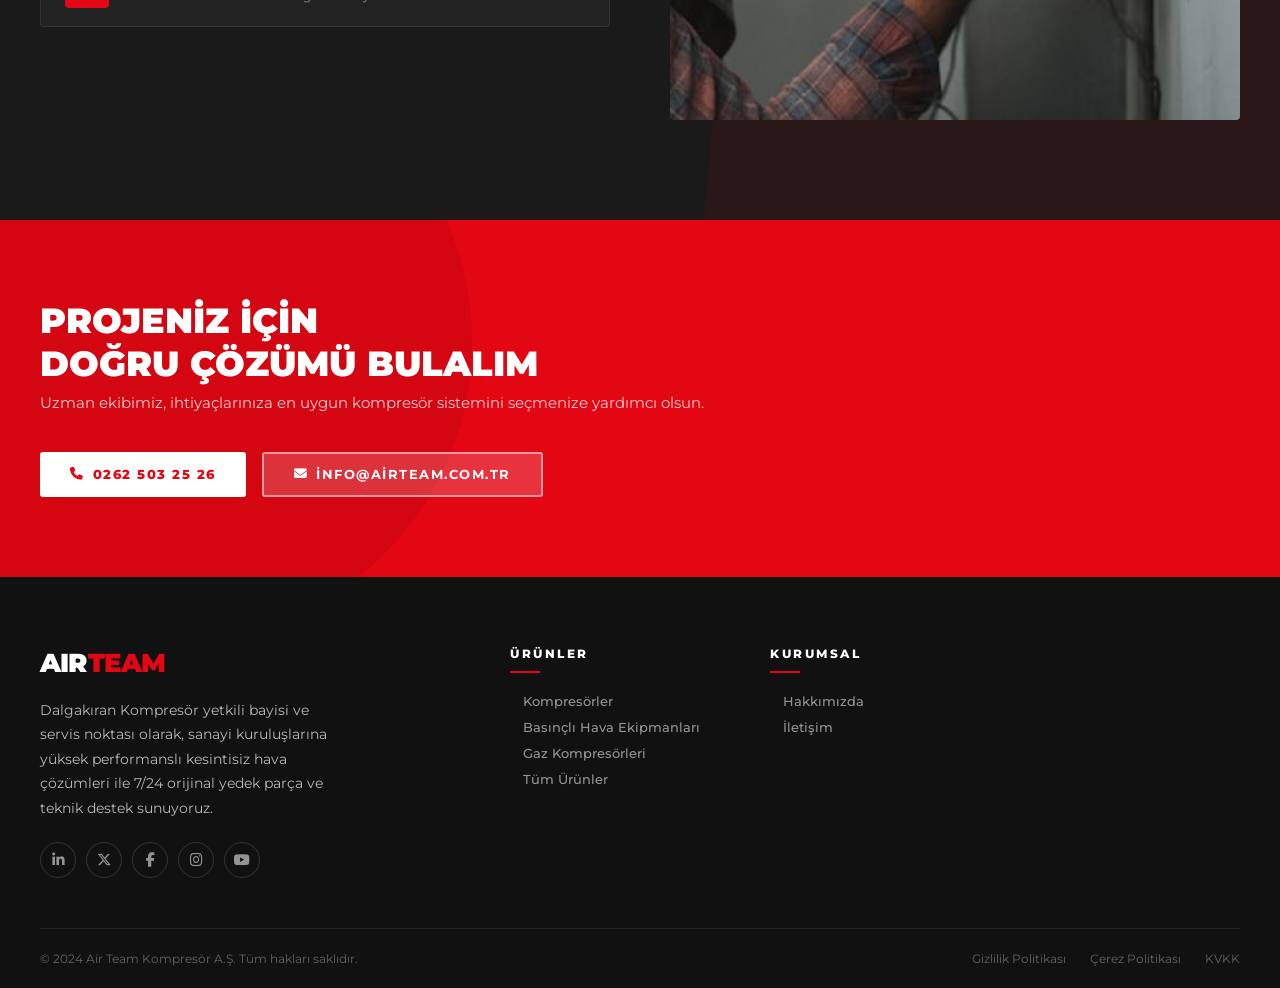
==== commit b4efd014: "ürünlerin bir çoğu eklendi" ====
--- a/index.html
+++ b/index.html
@@ -19,8 +19,7 @@
        ============================== -->
   <div class="mobile-nav-overlay" id="mobileOverlay"></div>
   <nav class="mobile-nav" id="mobileNav">
-    <button class="mobile-nav-close" id="mobileNavClose" aria-label="Menüyü kapat" data-i18n="aria-menu-close"
-      data-i18n-aria="true">
+    <button class="mobile-nav-close" id="mobileNavClose" aria-label="Menüyü kapat" data-i18n="aria-menu-close" data-i18n-aria="true">
       <i class="fa-solid fa-xmark"></i>
     </button>
     <ul class="mobile-nav-list">
@@ -37,7 +36,7 @@
       <div class="header-inner">
         <!-- Logo -->
         <a href="index.html" class="logo" aria-label="Air Team Ana Sayfa">
-          <img src="src/logo.png" alt="AirTeam Kompresör" class="logo-img">
+          <div class="logo-text">AIR<span>TEAM</span></div>
         </a>
 
         <!-- Navigation -->
@@ -46,9 +45,9 @@
             <li>
               <a href="urunler.html" data-i18n="nav-products">Ürünler</a>
               <ul class="dropdown">
-                <li><a href="urunler.html?filter=vidali" data-i18n="nav-vidali">Vidalı Kompresörler</a></li>
-                <li><a href="urunler.html?filter=pistonlu" data-i18n="nav-pistonlu">Pistonlu Kompresörler</a></li>
-                <li><a href="urunler.html?filter=seyyar" data-i18n="nav-seyyar">Seyyar Kompresörler</a></li>
+                <li><a href="urunler.html?filter=kompresorler" data-i18n="nav-kompresorler">Kompresörler</a></li>
+                <li><a href="urunler.html?filter=basinc" data-i18n="nav-basinc">Basınçlı Hava Ekipmanları</a></li>
+                <li><a href="urunler.html?filter=gaz" data-i18n="nav-gaz">Gaz Kompresörleri</a></li>
               </ul>
             </li>
             <li><a href="hakkimizda.html" data-i18n="nav-about">Hakkımızda</a></li>
@@ -68,8 +67,7 @@
         </div>
 
         <!-- Hamburger -->
-        <button class="hamburger" id="hamburger" aria-label="Mobil menüyü aç" aria-expanded="false"
-          data-i18n="aria-menu-open" data-i18n-aria="true">
+        <button class="hamburger" id="hamburger" aria-label="Mobil menüyü aç" aria-expanded="false" data-i18n="aria-menu-open" data-i18n-aria="true">
           <span></span>
           <span></span>
           <span></span>
@@ -94,8 +92,7 @@
               <div class="hero-text">
                 <p class="hero-tag" data-i18n="hero-1-tag">Yeni Nesil Kompresör Teknolojisi</p>
                 <h1 class="hero-title" data-i18n="hero-1-title">EAGLE Serisi<br>Vidalı Kompresörler</h1>
-                <p class="hero-desc" data-i18n="hero-1-desc">Düşük enerji tüketimi, yüksek verimlilik. En seçici
-                  endüstriyel kullanımlar için
+                <p class="hero-desc" data-i18n="hero-1-desc">Düşük enerji tüketimi, yüksek verimlilik. En seçici endüstriyel kullanımlar için
                   üretilmiş kompresör çözümleri.</p>
                 <div class="hero-actions">
                   <a href="urunler.html" class="btn btn-primary">
@@ -115,10 +112,10 @@
           <div class="hero-content">
             <div class="container">
               <div class="hero-text">
-                <p class="hero-tag" data-i18n="hero-2-tag">Güvenilir Çözüm Ortağı</p>
-                <h1 class="hero-title" data-i18n="hero-2-title">Bölgenizde<br>Endüstriyel Güç</h1>
-                <p class="hero-desc" data-i18n="hero-2-desc">Dalgakıran Kompresör yetkili bayisi ve servis noktası
-                  olarak, sanayi tesislerinize yüksek performanslı hava çözümleri sunuyoruz.</p>
+                <p class="hero-tag" data-i18n="hero-2-tag">130+ Ülkede Güvenilir Çözüm Ortağı</p>
+                <h1 class="hero-title" data-i18n="hero-2-title">Global Ölçekte<br>Endüstriyel Güç</h1>
+                <p class="hero-desc" data-i18n="hero-2-desc">1952'den bu yana dünya genelinde 130'dan fazla ülkede faaliyet göstererek global
+                  standartlarda hizmet sunuyoruz.</p>
                 <div class="hero-actions">
                   <a href="hakkimizda.html" class="btn btn-primary">
                     <i class="fa-solid fa-earth-europe"></i>
@@ -143,8 +140,7 @@
               <div class="hero-text">
                 <p class="hero-tag" data-i18n="hero-3-tag">7/24 Teknik Destek</p>
                 <h1 class="hero-title" data-i18n="hero-3-title">Her Zaman<br>Yanınızdayız</h1>
-                <p class="hero-desc" data-i18n="hero-3-desc">Satış sonrası teknik destek, yedek parça ve servis
-                  hizmetleriyle makinenizin
+                <p class="hero-desc" data-i18n="hero-3-desc">Satış sonrası teknik destek, yedek parça ve servis hizmetleriyle makinenizin
                   verimliliğini maksimumda tutuyoruz.</p>
                 <div class="hero-actions">
                   <a href="#services" class="btn btn-primary">
@@ -164,12 +160,10 @@
 
       <!-- Arrows -->
       <div class="slider-arrows">
-        <button class="slider-arrow" id="prevSlide" aria-label="Önceki slayt" data-i18n="aria-prev-slide"
-          data-i18n-aria="true">
+        <button class="slider-arrow" id="prevSlide" aria-label="Önceki slayt" data-i18n="aria-prev-slide" data-i18n-aria="true">
           <i class="fa-solid fa-chevron-left"></i>
         </button>
-        <button class="slider-arrow" id="nextSlide" aria-label="Sonraki slayt" data-i18n="aria-next-slide"
-          data-i18n-aria="true">
+        <button class="slider-arrow" id="nextSlide" aria-label="Sonraki slayt" data-i18n="aria-next-slide" data-i18n-aria="true">
           <i class="fa-solid fa-chevron-right"></i>
         </button>
       </div>
@@ -233,12 +227,10 @@
           <div class="intro-content reveal">
             <p class="section-tag" data-i18n="intro-tag">Biz Kimiz?</p>
             <h2 class="section-title" data-i18n="intro-title">Güvenilir<br>Çözüm Ortağınız</h2>
-            <p class="section-subtitle" data-i18n="intro-desc-1">Air Team Kompresör olarak, Dalgakıran Kompresör'ün
-              yetkili bayisi ve servis
+            <p class="section-subtitle" data-i18n="intro-desc-1">Air Team Kompresör olarak, Dalgakıran Kompresör'ün yetkili bayisi ve servis
               noktası unvanıyla sanayi kuruluşlarına, atölyelere ve fabrikalara yüksek kaliteli basınçlı hava çözümleri
               sunuyoruz.</p>
-            <p class="section-subtitle" style="margin-top:16px;" data-i18n="intro-desc-2">Müşterilerimizin kesintisiz
-              üretim yapabilmeleri için
+            <p class="section-subtitle" style="margin-top:16px;" data-i18n="intro-desc-2">Müşterilerimizin kesintisiz üretim yapabilmeleri için
               uzman kadromuzla; satış, orijinal yedek parça temini, periyodik bakım ve 7/24 teknik destek hizmetlerini
               bir arada sağlıyoruz. Verimlilik ve müşteri memnuniyetini en üst düzeyde tutuyoruz.</p>
           </div>
@@ -263,14 +255,11 @@
 
         <!-- Tabs -->
         <div class="product-tabs" role="tablist" aria-label="Ürün kategorileri">
-          <button class="tab-btn active" role="tab" aria-selected="true" data-tab="vidali" id="tab-vidali"
-            data-i18n="tab-vidali">Vidalı
+          <button class="tab-btn active" role="tab" aria-selected="true" data-tab="vidali" id="tab-vidali" data-i18n="tab-vidali">Vidalı
             Kompresörler</button>
-          <button class="tab-btn" role="tab" aria-selected="false" data-tab="pistonlu" id="tab-pistonlu"
-            data-i18n="tab-pistonlu">Pistonlu
+          <button class="tab-btn" role="tab" aria-selected="false" data-tab="pistonlu" id="tab-pistonlu" data-i18n="tab-pistonlu">Pistonlu
             Kompresörler</button>
-          <button class="tab-btn" role="tab" aria-selected="false" data-tab="seyyar" id="tab-seyyar"
-            data-i18n="tab-seyyar">Seyyar
+          <button class="tab-btn" role="tab" aria-selected="false" data-tab="seyyar" id="tab-seyyar" data-i18n="tab-seyyar">Seyyar
             Kompresörler</button>
         </div>
 
@@ -338,8 +327,7 @@
           <div class="services-content reveal">
             <p class="section-tag" style="color: rgba(255,255,255,0.5)" data-i18n="service-tag">Destek</p>
             <h2 class="section-title" data-i18n="service-title">Servis &<br>Yedek Parça</h2>
-            <p class="section-subtitle" data-i18n="service-desc">Güçlü servis ağımız ve geniş yedek parça stokuyla
-              makinelerinizin verimliliğini
+            <p class="section-subtitle" data-i18n="service-desc">Güçlü servis ağımız ve geniş yedek parça stokuyla makinelerinizin verimliliğini
               ve ömrünü maksimuma çıkartıyoruz.</p>
 
             <div class="services-list">
@@ -442,8 +430,7 @@
         <div class="cta-inner">
           <div class="cta-text reveal">
             <h2 data-i18n="cta-title">Projeniz İçin<br>Doğru Çözümü Bulalım</h2>
-            <p data-i18n="cta-desc">Uzman ekibimiz, ihtiyaçlarınıza en uygun kompresör sistemini seçmenize yardımcı
-              olsun.</p>
+            <p data-i18n="cta-desc">Uzman ekibimiz, ihtiyaçlarınıza en uygun kompresör sistemini seçmenize yardımcı olsun.</p>
           </div>
           <div style="display:flex; gap:16px; flex-wrap: wrap;" class="reveal">
             <a href="tel:02625032526" class="btn"
@@ -469,9 +456,8 @@
     <div class="container">
       <div class="footer-grid">
         <div class="footer-brand">
-          <img src="src/logo.png" alt="AirTeam Kompresör" class="logo-img">
-          <p data-i18n="footer-desc">Dalgakıran Kompresör yetkili bayisi ve servis noktası olarak, sanayi kuruluşlarına
-            yüksek performanslı
+          <div class="logo-text">AIR<span>TEAM</span></div>
+          <p data-i18n="footer-desc">Dalgakıran Kompresör yetkili bayisi ve servis noktası olarak, sanayi kuruluşlarına yüksek performanslı
             kesintisiz hava çözümleri ile 7/24 orijinal yedek parça ve teknik destek sunuyoruz.</p>
           <div class="social-links" aria-label="Sosyal medya bağlantıları">
             <a href="#" class="social-link" aria-label="LinkedIn"><i class="fa-brands fa-linkedin-in"></i></a>
@@ -485,9 +471,9 @@
         <div class="footer-col">
           <h5 data-i18n="footer-products">Ürünler</h5>
           <ul>
-            <li><a href="urunler.html?filter=vidali" data-i18n="nav-vidali">Vidalı Kompresörler</a></li>
-            <li><a href="urunler.html?filter=pistonlu" data-i18n="nav-pistonlu">Pistonlu Kompresörler</a></li>
-            <li><a href="urunler.html?filter=seyyar" data-i18n="nav-seyyar">Seyyar Kompresörler</a></li>
+            <li><a href="urunler.html?filter=kompresorler" data-i18n="nav-kompresorler">Kompresörler</a></li>
+            <li><a href="urunler.html?filter=basinc" data-i18n="nav-basinc">Basınçlı Hava Ekipmanları</a></li>
+            <li><a href="urunler.html?filter=gaz" data-i18n="nav-gaz">Gaz Kompresörleri</a></li>
             <li><a href="urunler.html" data-i18n="nav-all-products">Tüm Ürünler</a></li>
           </ul>
         </div>
@@ -514,8 +500,7 @@
   </footer>
 
   <!-- Back to top button -->
-  <button class="back-to-top" id="backToTop" aria-label="Sayfanın başına git" data-i18n="aria-back-to-top"
-    data-i18n-aria="true">
+  <button class="back-to-top" id="backToTop" aria-label="Sayfanın başına git" data-i18n="aria-back-to-top" data-i18n-aria="true">
     <i class="fa-solid fa-arrow-up"></i>
   </button>
 
--- a/style.css
+++ b/style.css
@@ -163,11 +163,6 @@
 }
 .logo-text span { color: var(--primary); }
 
-.logo-img {
-  max-height: 48px;
-  width: auto;
-}
-
 .main-nav { flex: 1; }
 .main-nav ul { display: flex; align-items: center; gap: 0; }
 .main-nav > ul > li { position: relative; }
@@ -866,7 +861,6 @@
   border-bottom: 1px solid rgba(255,255,255,0.08);
 }
 .footer-brand .logo-text { font-size: 1.6rem; margin-bottom: 20px; }
-.footer-brand .logo-img { max-height: 54px; margin-bottom: 20px; }
 .footer-brand p { font-size: 0.85rem; line-height: 1.8; max-width: 300px; }
 .footer-col h5 {
   font-size: 0.75rem;
@@ -1095,3 +1089,379 @@
   .hero-actions { flex-direction: column; }
   .slider-arrows { display: none; }
 }
+
+/* ==============================
+   PRODUCT DETAIL PAGE STYLES (BENTO GRID)
+   ============================== */
+
+.product-detail-page .detail-hero {
+  padding: 180px 0 80px 0;
+  background: linear-gradient(135deg, #18191c 0%, #2f343b 100%);
+  position: relative;
+  overflow: hidden;
+  border-bottom: 1px solid rgba(255,255,255,0.05);
+}
+
+.hero-bg-gradient {
+  position: absolute;
+  top: 0; right: 0; bottom: 0; width: 60%;
+  background: radial-gradient(circle at 80% 50%, rgba(220, 38, 38, 0.1) 0%, transparent 70%);
+  pointer-events: none;
+}
+
+.hero-product-image {
+  position: absolute;
+  top: 50%;
+  right: -5%;
+  transform: translateY(-50%);
+  width: 50%;
+  max-width: 700px;
+  opacity: 0.2;
+  pointer-events: none;
+  z-index: 1;
+  filter: brightness(0.8) contrast(1.1);
+  mask-image: linear-gradient(to left, black 40%, transparent 100%);
+  -webkit-mask-image: linear-gradient(to left, black 40%, transparent 100%);
+}
+
+.hero-product-image img {
+  width: 100%;
+  height: auto;
+  transform: perspective(1000px) rotateY(-15deg);
+}
+
+.breadcrumb {
+  display: flex;
+  align-items: center;
+  gap: 0.5rem;
+  list-style: none;
+  padding: 0;
+  margin-bottom: 2rem;
+  font-size: 0.85rem;
+  color: var(--text-muted);
+}
+.breadcrumb a {
+  color: var(--text-muted);
+  text-decoration: none;
+  transition: color 0.3s ease;
+}
+.breadcrumb a:hover {
+  color: var(--primary);
+}
+.breadcrumb i {
+  font-size: 0.7rem;
+}
+.breadcrumb .active {
+  color: var(--white);
+  font-weight: 500;
+}
+
+.hero-titles .super-tag {
+  display: inline-block;
+  background: rgba(220, 38, 38, 0.15);
+  color: var(--primary);
+  padding: 0.35rem 0.85rem;
+  border-radius: 4px;
+  font-size: 0.85rem;
+  font-weight: 700;
+  letter-spacing: 1px;
+  margin-bottom: 0.5rem;
+}
+.hero-titles h1 {
+  font-size: 4rem;
+  font-weight: 900;
+  line-height: 1.1;
+  margin: 0;
+  color: var(--white);
+  text-transform: uppercase;
+}
+
+/* Tabs */
+.product-tabs-wrapper {
+  margin-top: -30px;
+  margin-bottom: 3rem;
+  position: relative;
+  z-index: 10;
+}
+
+.model-switcher {
+  display: inline-flex;
+  background: rgba(255,255,255,0.03);
+  backdrop-filter: blur(10px);
+  -webkit-backdrop-filter: blur(10px);
+  border: 1px solid rgba(255,255,255,0.05);
+  padding: 0.5rem;
+  border-radius: 12px;
+  box-shadow: 0 10px 40px rgba(0,0,0,0.5);
+}
+
+.model-tab {
+  background: transparent;
+  border: none;
+  color: var(--text-muted);
+  padding: 0.8rem 1.5rem;
+  font-size: 1rem;
+  font-weight: 600;
+  border-radius: 8px;
+  cursor: pointer;
+  transition: all 0.3s ease;
+}
+
+.model-tab:hover {
+  color: var(--white);
+}
+
+.model-tab.active {
+  background: var(--primary);
+  color: var(--white);
+  box-shadow: 0 4px 15px rgba(220, 38, 38, 0.4);
+}
+
+/* Tab contents */
+.model-content {
+  display: none;
+  animation: fadeIn 0.5s ease forwards;
+}
+
+.model-content.active {
+  display: block;
+}
+
+@keyframes fadeIn {
+  from { opacity: 0; transform: translateY(10px); }
+  to { opacity: 1; transform: translateY(0); }
+}
+
+/* Bento Grid */
+.bento-grid {
+  display: grid;
+  grid-template-columns: repeat(4, 1fr);
+  grid-template-rows: auto auto auto;
+  gap: 1.5rem;
+}
+
+.bento-item {
+  background: var(--surface);
+  border: 1px solid var(--border);
+  border-radius: 16px;
+  padding: 2rem;
+  transition: transform 0.3s ease, border-color 0.3s ease, box-shadow 0.3s ease;
+}
+
+.bento-item:hover {
+  transform: translateY(-2px);
+  border-color: rgba(220, 38, 38, 0.5);
+  box-shadow: 0 10px 30px rgba(0,0,0,0.4);
+}
+
+.bento-image-box {
+  grid-column: span 2;
+  grid-row: span 2;
+  display: flex;
+  flex-direction: column;
+  justify-content: space-between;
+}
+
+.bento-img-wrapper {
+  flex-grow: 1;
+  display: flex;
+  align-items: center;
+  justify-content: center;
+  padding: 1rem;
+}
+
+.bento-img-wrapper img {
+  max-width: 100%;
+  height: auto;
+  filter: drop-shadow(0 20px 40px rgba(0,0,0,0.8));
+  transition: transform 0.5s ease;
+}
+
+.bento-image-box:hover .bento-img-wrapper img {
+  transform: scale(1.05);
+}
+
+.bento-cta {
+  display: flex;
+  gap: 1rem;
+  margin-top: 2rem;
+}
+.bento-cta .btn { width: 100%; justify-content: center; }
+
+.bento-desc-box {
+  grid-column: span 2;
+  background: linear-gradient(135deg, rgba(255,255,255,0.05) 0%, rgba(255,255,255,0.01) 100%);
+}
+
+.bento-desc-box h2 {
+  font-size: 1.8rem;
+  margin-bottom: 1rem;
+  color: var(--white);
+}
+
+.bento-desc-box p {
+  color: var(--text-muted);
+  line-height: 1.7;
+  font-size: 1.05rem;
+  margin-bottom: 1rem;
+}
+
+.bento-feature {
+  grid-column: span 1;
+  text-align: center;
+  display: flex;
+  flex-direction: column;
+  align-items: center;
+  justify-content: center;
+}
+
+.feature-icon {
+  width: 60px; height: 60px;
+  background: rgba(220, 38, 38, 0.1);
+  color: var(--primary);
+  border-radius: 50%;
+  border: 1px solid rgba(220, 38, 38, 0.2);
+  display: flex; align-items: center; justify-content: center;
+  font-size: 1.5rem;
+  margin-bottom: 1rem;
+  transition: all 0.3s ease;
+}
+
+.bento-feature:hover .feature-icon {
+  background: var(--primary);
+  color: var(--white);
+  transform: translateY(-5px);
+}
+
+.bento-feature h4 {
+  font-size: 1.1rem;
+  margin-bottom: 0.5rem;
+  color: var(--white);
+}
+.bento-feature p {
+  font-size: 0.9rem;
+  color: var(--text-muted);
+  margin: 0;
+}
+
+.bento-specs {
+  grid-column: span 4;
+  display: flex;
+  justify-content: space-around;
+  background: rgba(220, 38, 38, 0.05);
+  border: 1px solid rgba(220, 38, 38, 0.15);
+}
+
+.spec-highlight {
+  text-align: center;
+}
+
+.spec-highlight h3 {
+  font-size: 2.5rem;
+  font-weight: 800;
+  color: var(--primary);
+  margin: 0 0 0.5rem 0;
+  line-height: 1;
+}
+
+.spec-highlight span {
+  font-size: 0.9rem;
+  color: var(--text-muted);
+  text-transform: uppercase;
+  letter-spacing: 1px;
+}
+
+@media (max-width: 991px) {
+  .bento-grid {
+    grid-template-columns: 1fr 1fr;
+  }
+  .bento-image-box, .bento-desc-box, .bento-specs {
+    grid-column: span 2;
+  }
+}
+
+@media (max-width: 768px) {
+  .hero-titles h1 {
+    font-size: 2.8rem;
+  }
+  .bento-grid {
+    grid-template-columns: 1fr;
+  }
+  .bento-image-box, .bento-desc-box, .bento-specs, .bento-feature {
+    grid-column: span 1;
+  }
+  .bento-specs {
+    flex-direction: column;
+    gap: 2rem;
+  }
+}
+
+/* ==============================
+   TECHNICAL DATA TABLES
+   ============================== */
+
+.tech-specs-section {
+  margin-top: 4rem;
+}
+
+.tech-specs-title {
+  font-size: 2rem;
+  font-weight: 800;
+  margin-bottom: 2rem;
+  text-align: center;
+  color: var(--white);
+  text-transform: uppercase;
+}
+
+.tech-specs-title strong {
+  color: var(--primary);
+}
+
+.table-responsive-wrapper {
+  overflow-x: auto;
+  background: var(--surface);
+  border: 1px solid var(--border);
+  border-radius: 12px;
+  padding: 1rem;
+  margin-bottom: 3rem;
+  box-shadow: 0 10px 30px rgba(0,0,0,0.2);
+}
+
+.tech-table {
+  width: 100%;
+  border-collapse: collapse;
+  font-size: 0.9rem;
+  color: var(--text-muted);
+  min-width: 900px;
+}
+
+.tech-table th, 
+.tech-table td {
+  padding: 1rem;
+  text-align: center;
+  border: 1px solid rgba(255,255,255,0.05);
+}
+
+.custheader td {
+  font-weight: 700;
+  color: var(--white);
+  background: rgba(220, 38, 38, 0.1);
+  text-transform: uppercase;
+  font-size: 0.8rem;
+}
+
+.tech-table tbody tr:nth-child(even) {
+  background: rgba(255,255,255,0.02);
+}
+
+.tech-table tbody tr:hover {
+  background: rgba(220, 38, 38, 0.05);
+}
+
+.tech-note {
+  font-size: 0.8rem;
+  color: var(--text-muted);
+  margin-top: 1rem;
+  font-style: italic;
+  line-height: 1.6;
+}
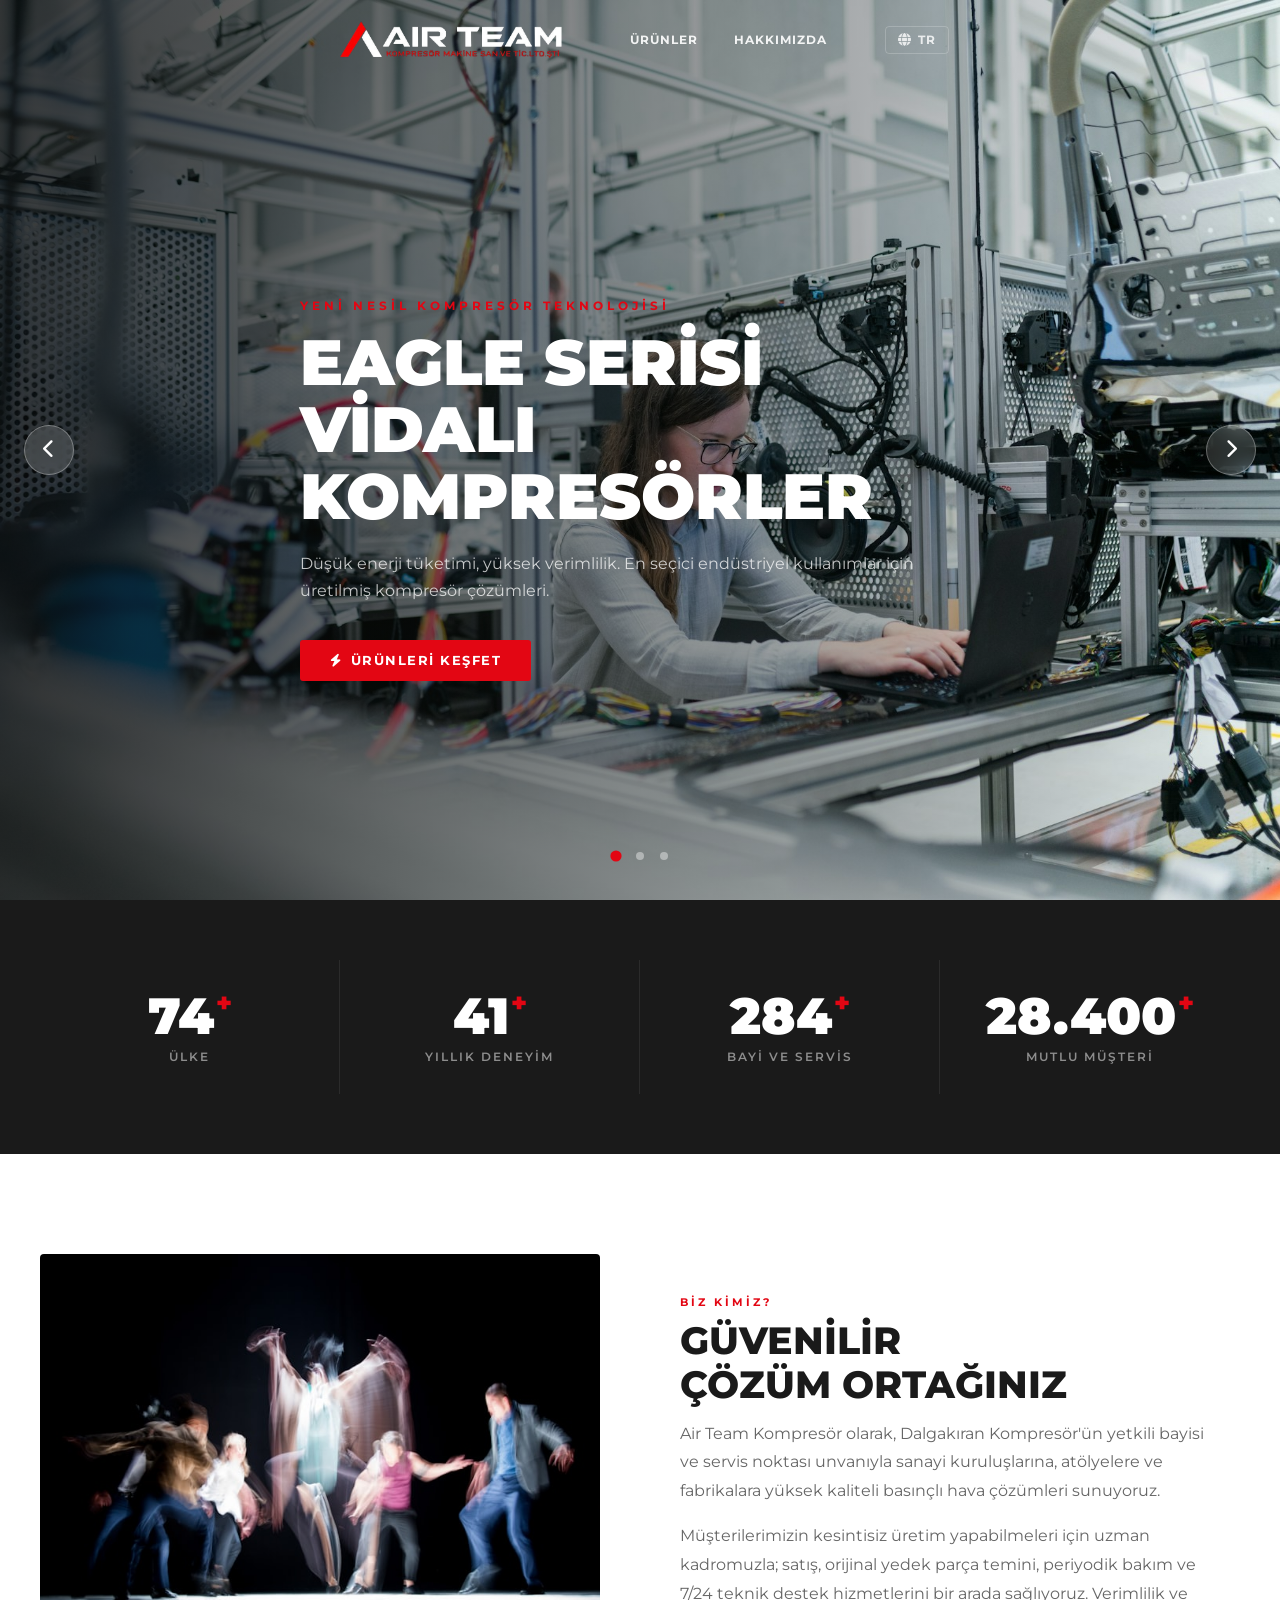
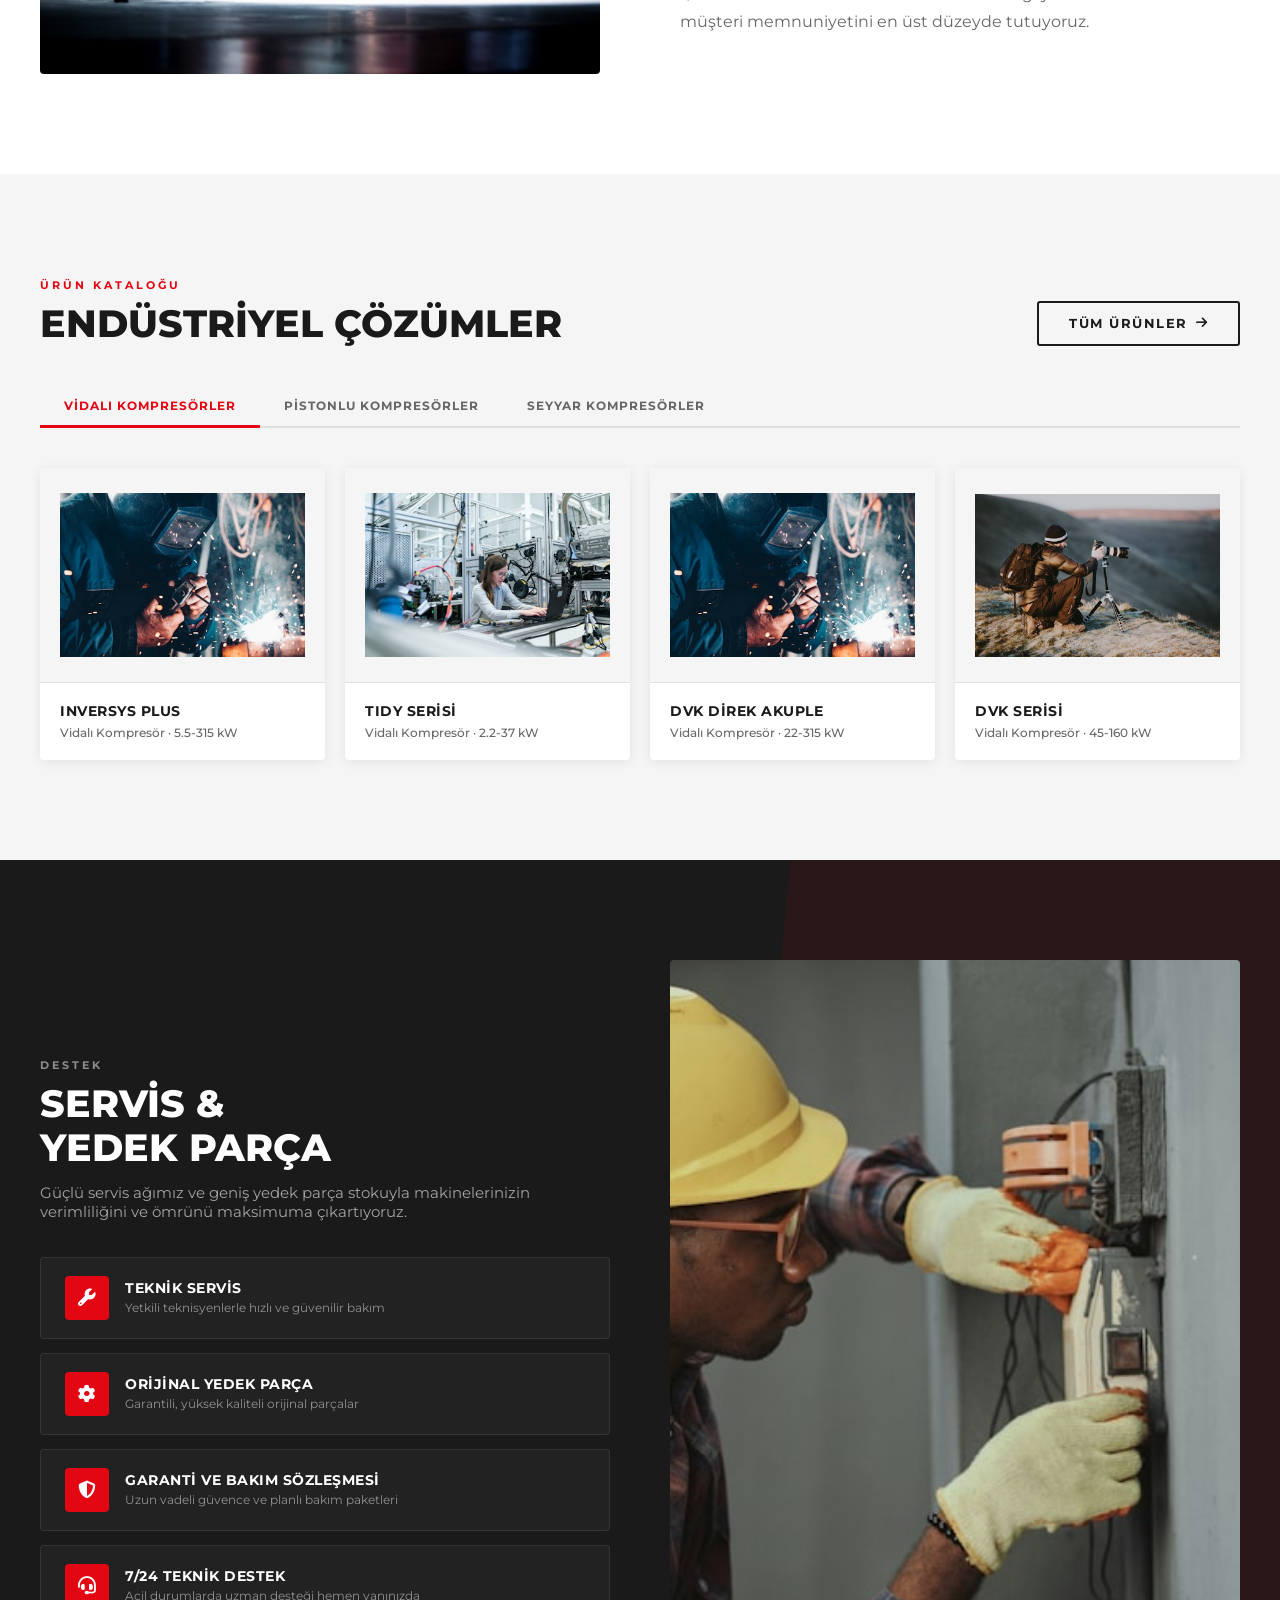
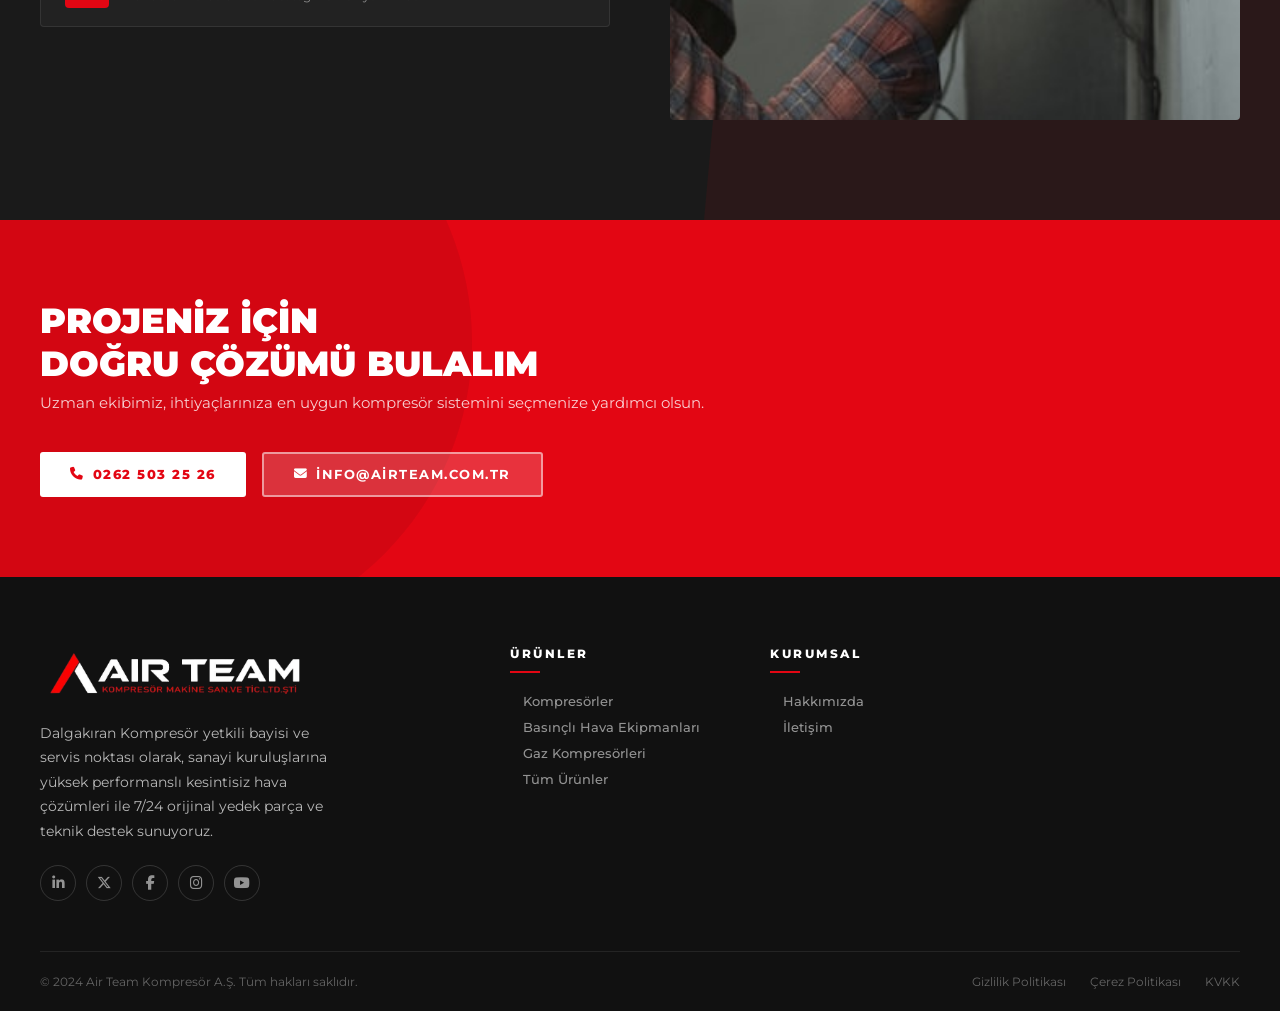
==== commit 54b800d5: "Merge branch 'main' into development" ====
--- a/index.html
+++ b/index.html
@@ -19,7 +19,8 @@
        ============================== -->
   <div class="mobile-nav-overlay" id="mobileOverlay"></div>
   <nav class="mobile-nav" id="mobileNav">
-    <button class="mobile-nav-close" id="mobileNavClose" aria-label="Menüyü kapat" data-i18n="aria-menu-close" data-i18n-aria="true">
+    <button class="mobile-nav-close" id="mobileNavClose" aria-label="Menüyü kapat" data-i18n="aria-menu-close"
+      data-i18n-aria="true">
       <i class="fa-solid fa-xmark"></i>
     </button>
     <ul class="mobile-nav-list">
@@ -36,7 +37,7 @@
       <div class="header-inner">
         <!-- Logo -->
         <a href="index.html" class="logo" aria-label="Air Team Ana Sayfa">
-          <div class="logo-text">AIR<span>TEAM</span></div>
+          <img src="src/logo.png" alt="AirTeam Kompresör" class="logo-img">
         </a>
 
         <!-- Navigation -->
@@ -67,7 +68,8 @@
         </div>
 
         <!-- Hamburger -->
-        <button class="hamburger" id="hamburger" aria-label="Mobil menüyü aç" aria-expanded="false" data-i18n="aria-menu-open" data-i18n-aria="true">
+        <button class="hamburger" id="hamburger" aria-label="Mobil menüyü aç" aria-expanded="false"
+          data-i18n="aria-menu-open" data-i18n-aria="true">
           <span></span>
           <span></span>
           <span></span>
@@ -92,7 +94,8 @@
               <div class="hero-text">
                 <p class="hero-tag" data-i18n="hero-1-tag">Yeni Nesil Kompresör Teknolojisi</p>
                 <h1 class="hero-title" data-i18n="hero-1-title">EAGLE Serisi<br>Vidalı Kompresörler</h1>
-                <p class="hero-desc" data-i18n="hero-1-desc">Düşük enerji tüketimi, yüksek verimlilik. En seçici endüstriyel kullanımlar için
+                <p class="hero-desc" data-i18n="hero-1-desc">Düşük enerji tüketimi, yüksek verimlilik. En seçici
+                  endüstriyel kullanımlar için
                   üretilmiş kompresör çözümleri.</p>
                 <div class="hero-actions">
                   <a href="urunler.html" class="btn btn-primary">
@@ -112,10 +115,10 @@
           <div class="hero-content">
             <div class="container">
               <div class="hero-text">
-                <p class="hero-tag" data-i18n="hero-2-tag">130+ Ülkede Güvenilir Çözüm Ortağı</p>
-                <h1 class="hero-title" data-i18n="hero-2-title">Global Ölçekte<br>Endüstriyel Güç</h1>
-                <p class="hero-desc" data-i18n="hero-2-desc">1952'den bu yana dünya genelinde 130'dan fazla ülkede faaliyet göstererek global
-                  standartlarda hizmet sunuyoruz.</p>
+                <p class="hero-tag" data-i18n="hero-2-tag">Güvenilir Çözüm Ortağı</p>
+                <h1 class="hero-title" data-i18n="hero-2-title">Bölgenizde<br>Endüstriyel Güç</h1>
+                <p class="hero-desc" data-i18n="hero-2-desc">Dalgakıran Kompresör yetkili bayisi ve servis noktası
+                  olarak, sanayi tesislerinize yüksek performanslı hava çözümleri sunuyoruz.</p>
                 <div class="hero-actions">
                   <a href="hakkimizda.html" class="btn btn-primary">
                     <i class="fa-solid fa-earth-europe"></i>
@@ -140,7 +143,8 @@
               <div class="hero-text">
                 <p class="hero-tag" data-i18n="hero-3-tag">7/24 Teknik Destek</p>
                 <h1 class="hero-title" data-i18n="hero-3-title">Her Zaman<br>Yanınızdayız</h1>
-                <p class="hero-desc" data-i18n="hero-3-desc">Satış sonrası teknik destek, yedek parça ve servis hizmetleriyle makinenizin
+                <p class="hero-desc" data-i18n="hero-3-desc">Satış sonrası teknik destek, yedek parça ve servis
+                  hizmetleriyle makinenizin
                   verimliliğini maksimumda tutuyoruz.</p>
                 <div class="hero-actions">
                   <a href="#services" class="btn btn-primary">
@@ -160,10 +164,12 @@
 
       <!-- Arrows -->
       <div class="slider-arrows">
-        <button class="slider-arrow" id="prevSlide" aria-label="Önceki slayt" data-i18n="aria-prev-slide" data-i18n-aria="true">
+        <button class="slider-arrow" id="prevSlide" aria-label="Önceki slayt" data-i18n="aria-prev-slide"
+          data-i18n-aria="true">
           <i class="fa-solid fa-chevron-left"></i>
         </button>
-        <button class="slider-arrow" id="nextSlide" aria-label="Sonraki slayt" data-i18n="aria-next-slide" data-i18n-aria="true">
+        <button class="slider-arrow" id="nextSlide" aria-label="Sonraki slayt" data-i18n="aria-next-slide"
+          data-i18n-aria="true">
           <i class="fa-solid fa-chevron-right"></i>
         </button>
       </div>
@@ -227,10 +233,12 @@
           <div class="intro-content reveal">
             <p class="section-tag" data-i18n="intro-tag">Biz Kimiz?</p>
             <h2 class="section-title" data-i18n="intro-title">Güvenilir<br>Çözüm Ortağınız</h2>
-            <p class="section-subtitle" data-i18n="intro-desc-1">Air Team Kompresör olarak, Dalgakıran Kompresör'ün yetkili bayisi ve servis
+            <p class="section-subtitle" data-i18n="intro-desc-1">Air Team Kompresör olarak, Dalgakıran Kompresör'ün
+              yetkili bayisi ve servis
               noktası unvanıyla sanayi kuruluşlarına, atölyelere ve fabrikalara yüksek kaliteli basınçlı hava çözümleri
               sunuyoruz.</p>
-            <p class="section-subtitle" style="margin-top:16px;" data-i18n="intro-desc-2">Müşterilerimizin kesintisiz üretim yapabilmeleri için
+            <p class="section-subtitle" style="margin-top:16px;" data-i18n="intro-desc-2">Müşterilerimizin kesintisiz
+              üretim yapabilmeleri için
               uzman kadromuzla; satış, orijinal yedek parça temini, periyodik bakım ve 7/24 teknik destek hizmetlerini
               bir arada sağlıyoruz. Verimlilik ve müşteri memnuniyetini en üst düzeyde tutuyoruz.</p>
           </div>
@@ -255,11 +263,14 @@
 
         <!-- Tabs -->
         <div class="product-tabs" role="tablist" aria-label="Ürün kategorileri">
-          <button class="tab-btn active" role="tab" aria-selected="true" data-tab="vidali" id="tab-vidali" data-i18n="tab-vidali">Vidalı
+          <button class="tab-btn active" role="tab" aria-selected="true" data-tab="vidali" id="tab-vidali"
+            data-i18n="tab-vidali">Vidalı
             Kompresörler</button>
-          <button class="tab-btn" role="tab" aria-selected="false" data-tab="pistonlu" id="tab-pistonlu" data-i18n="tab-pistonlu">Pistonlu
+          <button class="tab-btn" role="tab" aria-selected="false" data-tab="pistonlu" id="tab-pistonlu"
+            data-i18n="tab-pistonlu">Pistonlu
             Kompresörler</button>
-          <button class="tab-btn" role="tab" aria-selected="false" data-tab="seyyar" id="tab-seyyar" data-i18n="tab-seyyar">Seyyar
+          <button class="tab-btn" role="tab" aria-selected="false" data-tab="seyyar" id="tab-seyyar"
+            data-i18n="tab-seyyar">Seyyar
             Kompresörler</button>
         </div>
 
@@ -327,7 +338,8 @@
           <div class="services-content reveal">
             <p class="section-tag" style="color: rgba(255,255,255,0.5)" data-i18n="service-tag">Destek</p>
             <h2 class="section-title" data-i18n="service-title">Servis &<br>Yedek Parça</h2>
-            <p class="section-subtitle" data-i18n="service-desc">Güçlü servis ağımız ve geniş yedek parça stokuyla makinelerinizin verimliliğini
+            <p class="section-subtitle" data-i18n="service-desc">Güçlü servis ağımız ve geniş yedek parça stokuyla
+              makinelerinizin verimliliğini
               ve ömrünü maksimuma çıkartıyoruz.</p>
 
             <div class="services-list">
@@ -430,7 +442,8 @@
         <div class="cta-inner">
           <div class="cta-text reveal">
             <h2 data-i18n="cta-title">Projeniz İçin<br>Doğru Çözümü Bulalım</h2>
-            <p data-i18n="cta-desc">Uzman ekibimiz, ihtiyaçlarınıza en uygun kompresör sistemini seçmenize yardımcı olsun.</p>
+            <p data-i18n="cta-desc">Uzman ekibimiz, ihtiyaçlarınıza en uygun kompresör sistemini seçmenize yardımcı
+              olsun.</p>
           </div>
           <div style="display:flex; gap:16px; flex-wrap: wrap;" class="reveal">
             <a href="tel:02625032526" class="btn"
@@ -456,8 +469,9 @@
     <div class="container">
       <div class="footer-grid">
         <div class="footer-brand">
-          <div class="logo-text">AIR<span>TEAM</span></div>
-          <p data-i18n="footer-desc">Dalgakıran Kompresör yetkili bayisi ve servis noktası olarak, sanayi kuruluşlarına yüksek performanslı
+          <img src="src/logo.png" alt="AirTeam Kompresör" class="logo-img">
+          <p data-i18n="footer-desc">Dalgakıran Kompresör yetkili bayisi ve servis noktası olarak, sanayi kuruluşlarına
+            yüksek performanslı
             kesintisiz hava çözümleri ile 7/24 orijinal yedek parça ve teknik destek sunuyoruz.</p>
           <div class="social-links" aria-label="Sosyal medya bağlantıları">
             <a href="#" class="social-link" aria-label="LinkedIn"><i class="fa-brands fa-linkedin-in"></i></a>
@@ -500,7 +514,8 @@
   </footer>
 
   <!-- Back to top button -->
-  <button class="back-to-top" id="backToTop" aria-label="Sayfanın başına git" data-i18n="aria-back-to-top" data-i18n-aria="true">
+  <button class="back-to-top" id="backToTop" aria-label="Sayfanın başına git" data-i18n="aria-back-to-top"
+    data-i18n-aria="true">
     <i class="fa-solid fa-arrow-up"></i>
   </button>
 
--- a/style.css
+++ b/style.css
@@ -163,6 +163,11 @@
 }
 .logo-text span { color: var(--primary); }
 
+.logo-img {
+  max-height: 48px;
+  width: auto;
+}
+
 .main-nav { flex: 1; }
 .main-nav ul { display: flex; align-items: center; gap: 0; }
 .main-nav > ul > li { position: relative; }
@@ -861,6 +866,7 @@
   border-bottom: 1px solid rgba(255,255,255,0.08);
 }
 .footer-brand .logo-text { font-size: 1.6rem; margin-bottom: 20px; }
+.footer-brand .logo-img { max-height: 54px; margin-bottom: 20px; }
 .footer-brand p { font-size: 0.85rem; line-height: 1.8; max-width: 300px; }
 .footer-col h5 {
   font-size: 0.75rem;
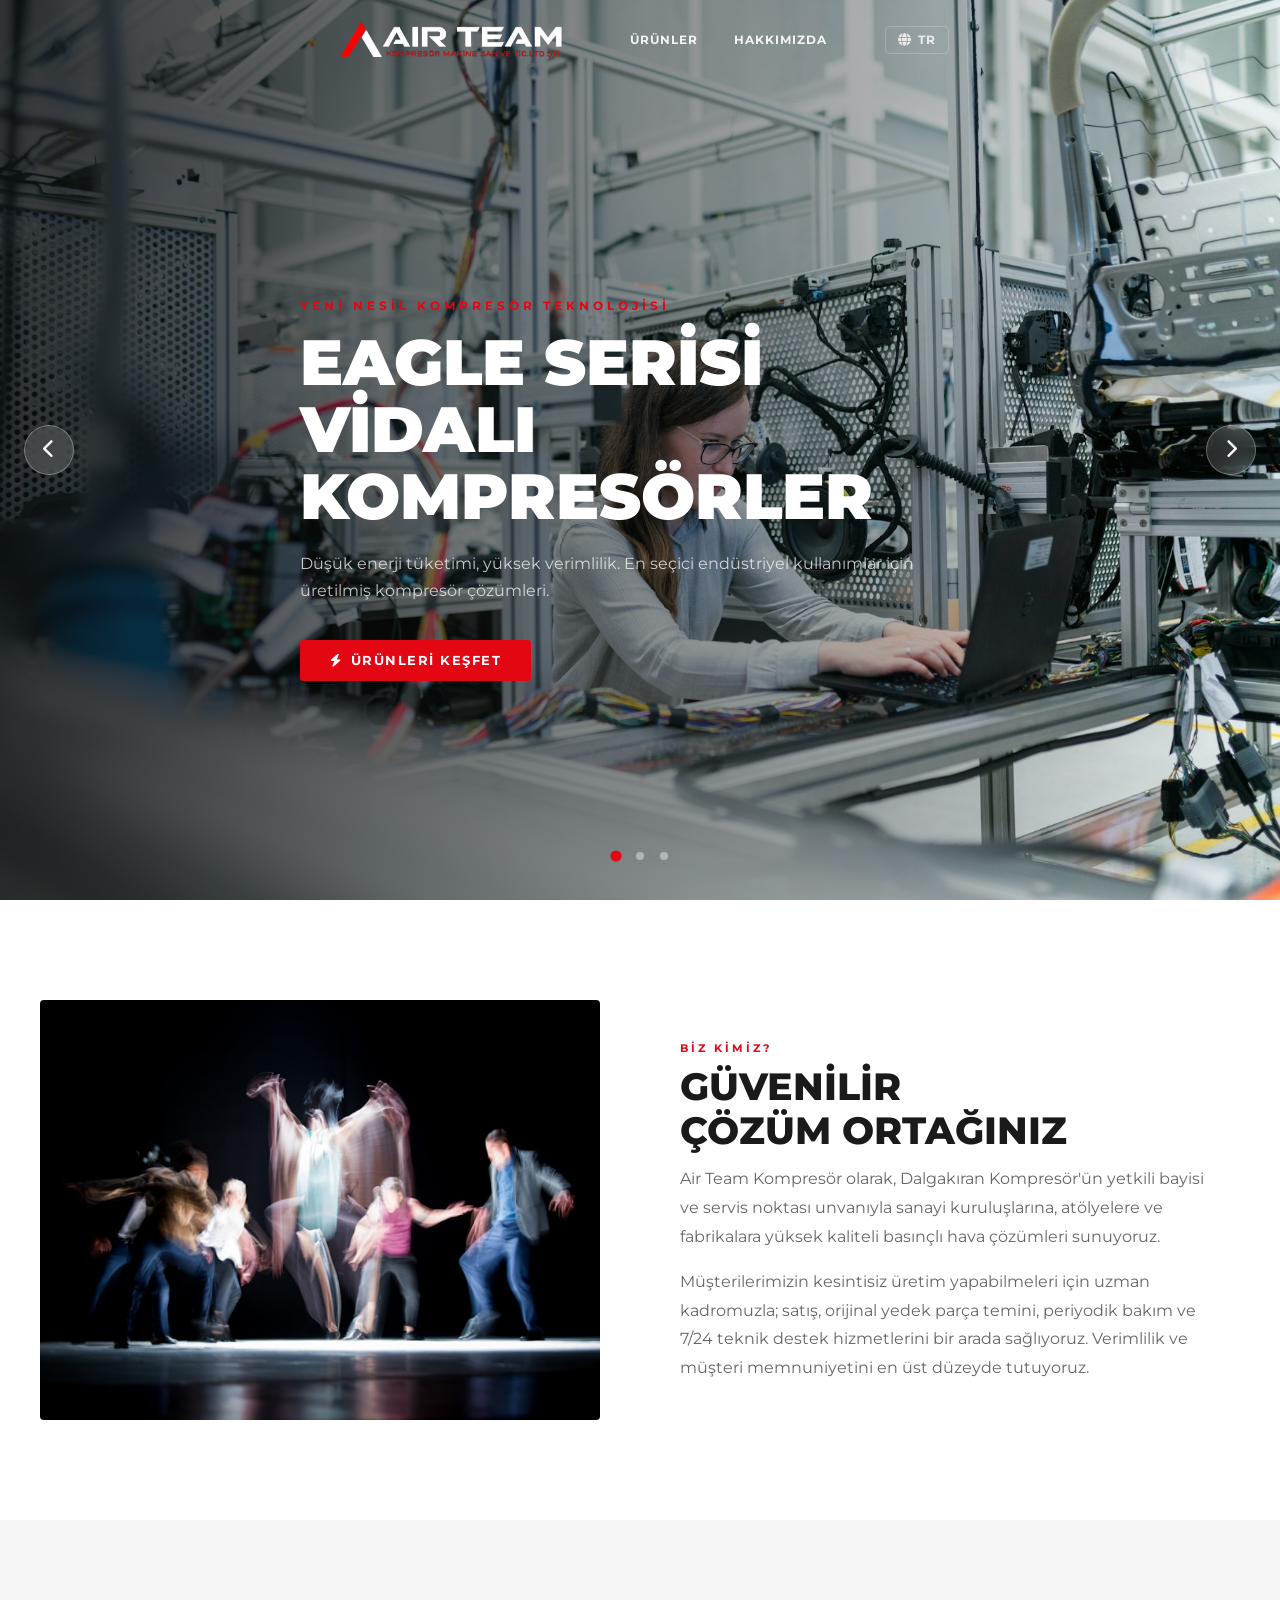
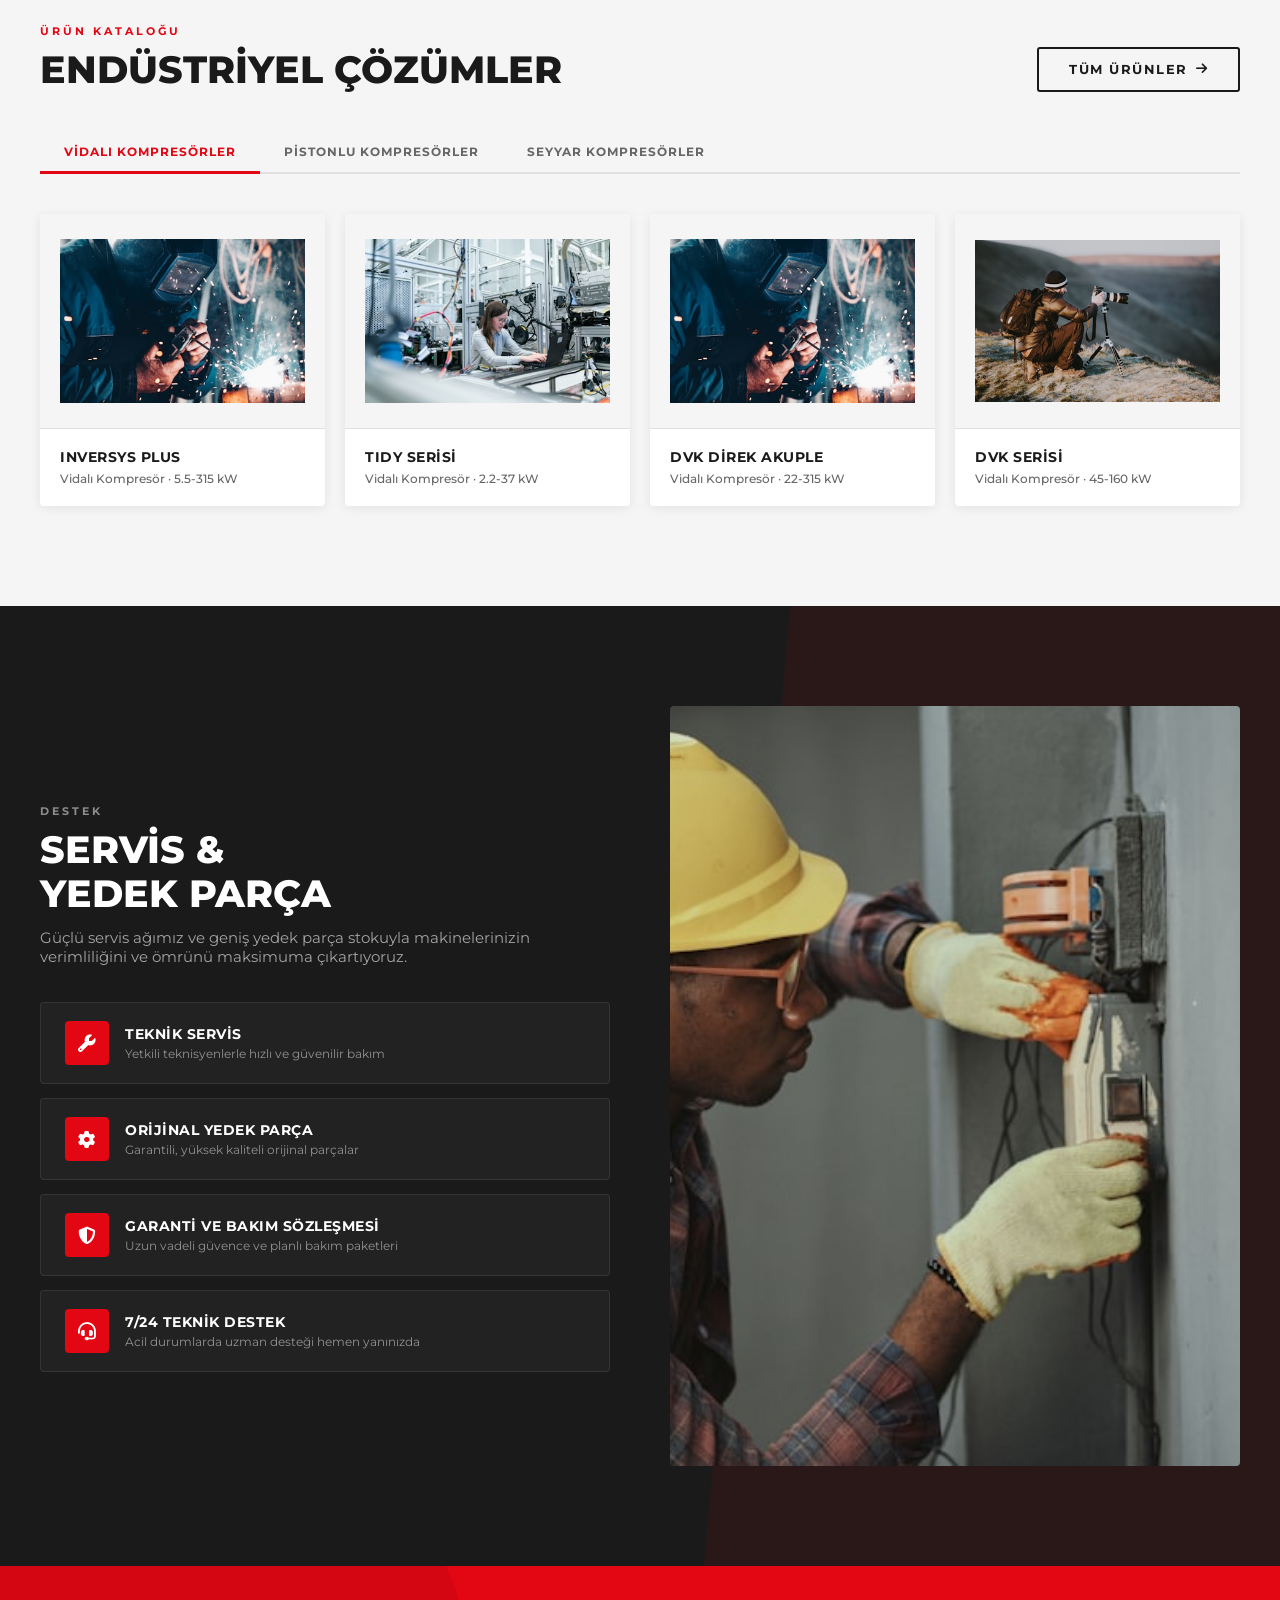
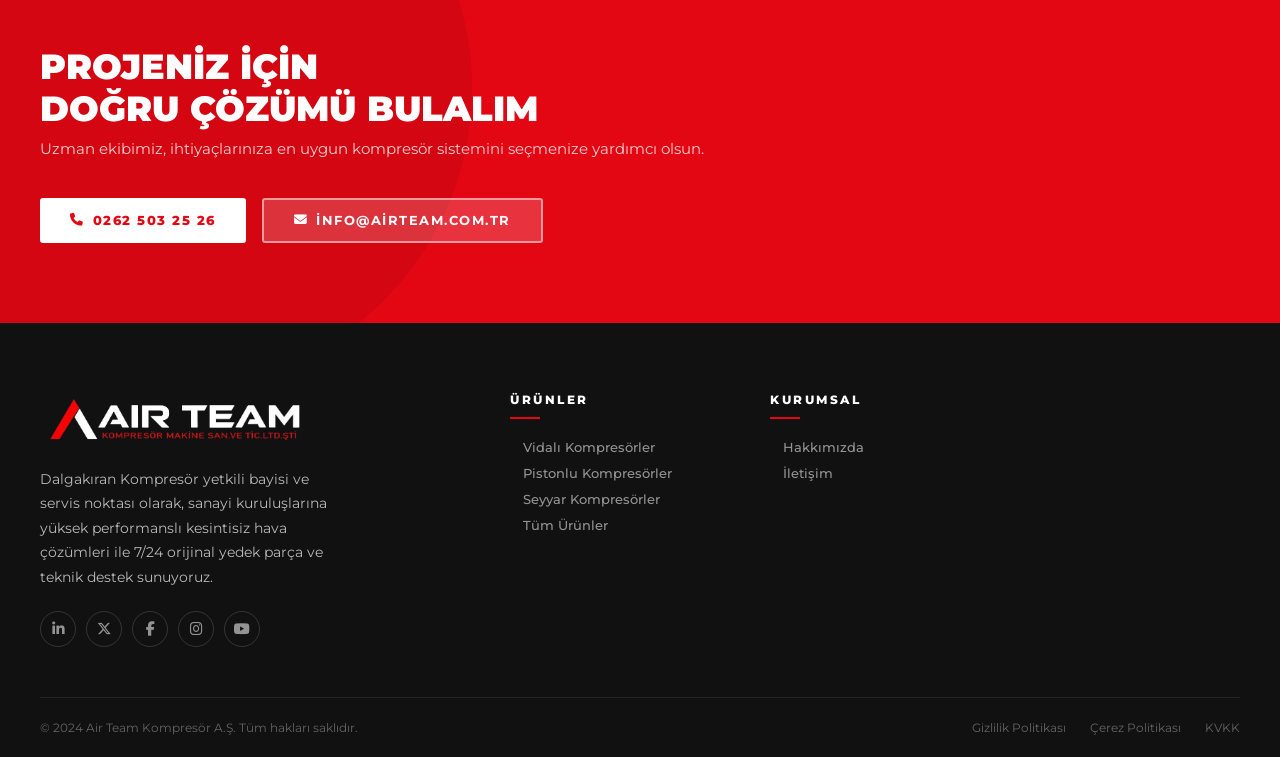
==== commit e994edce: "Ürünler sayfasına uyarı eklendi ve statlar çıkarıldı" ====
--- a/index.html
+++ b/index.html
@@ -46,9 +46,9 @@
             <li>
               <a href="urunler.html" data-i18n="nav-products">Ürünler</a>
               <ul class="dropdown">
-                <li><a href="urunler.html?filter=kompresorler" data-i18n="nav-kompresorler">Kompresörler</a></li>
-                <li><a href="urunler.html?filter=basinc" data-i18n="nav-basinc">Basınçlı Hava Ekipmanları</a></li>
-                <li><a href="urunler.html?filter=gaz" data-i18n="nav-gaz">Gaz Kompresörleri</a></li>
+                <li><a href="urunler.html?filter=vidali" data-i18n="nav-vidali">Vidalı Kompresörler</a></li>
+                <li><a href="urunler.html?filter=pistonlu" data-i18n="nav-pistonlu">Pistonlu Kompresörler</a></li>
+                <li><a href="urunler.html?filter=seyyar" data-i18n="nav-seyyar">Seyyar Kompresörler</a></li>
               </ul>
             </li>
             <li><a href="hakkimizda.html" data-i18n="nav-about">Hakkımızda</a></li>
@@ -183,44 +183,6 @@
     </section>
 
     <!-- ==============================
-         STATS SECTION
-         ============================== -->
-    <section class="stats-section" aria-label="İstatistikler">
-      <div class="container">
-        <div class="stats-grid">
-          <div class="stat-item reveal">
-            <div class="stat-number">
-              <span class="count-up" data-target="130">0</span>
-              <span class="stat-suffix">+</span>
-            </div>
-            <p class="stat-label" data-i18n="stat-country">Ülke</p>
-          </div>
-          <div class="stat-item reveal">
-            <div class="stat-number">
-              <span class="count-up" data-target="72">0</span>
-              <span class="stat-suffix">+</span>
-            </div>
-            <p class="stat-label" data-i18n="stat-experience">Yıllık Deneyim</p>
-          </div>
-          <div class="stat-item reveal">
-            <div class="stat-number">
-              <span class="count-up" data-target="500">0</span>
-              <span class="stat-suffix">+</span>
-            </div>
-            <p class="stat-label" data-i18n="stat-service">Bayi ve Servis</p>
-          </div>
-          <div class="stat-item reveal">
-            <div class="stat-number">
-              <span class="count-up" data-target="50000">0</span>
-              <span class="stat-suffix">+</span>
-            </div>
-            <p class="stat-label" data-i18n="stat-customers">Mutlu Müşteri</p>
-          </div>
-        </div>
-      </div>
-    </section>
-
-    <!-- ==============================
          INTRO / ABOUT SECTION
          ============================== -->
     <section class="intro-section" id="about" aria-label="Hakkımızda">
@@ -485,9 +447,9 @@
         <div class="footer-col">
           <h5 data-i18n="footer-products">Ürünler</h5>
           <ul>
-            <li><a href="urunler.html?filter=kompresorler" data-i18n="nav-kompresorler">Kompresörler</a></li>
-            <li><a href="urunler.html?filter=basinc" data-i18n="nav-basinc">Basınçlı Hava Ekipmanları</a></li>
-            <li><a href="urunler.html?filter=gaz" data-i18n="nav-gaz">Gaz Kompresörleri</a></li>
+            <li><a href="urunler.html?filter=vidali" data-i18n="nav-vidali">Vidalı Kompresörler</a></li>
+            <li><a href="urunler.html?filter=pistonlu" data-i18n="nav-pistonlu">Pistonlu Kompresörler</a></li>
+            <li><a href="urunler.html?filter=seyyar" data-i18n="nav-seyyar">Seyyar Kompresörler</a></li>
             <li><a href="urunler.html" data-i18n="nav-all-products">Tüm Ürünler</a></li>
           </ul>
         </div>
